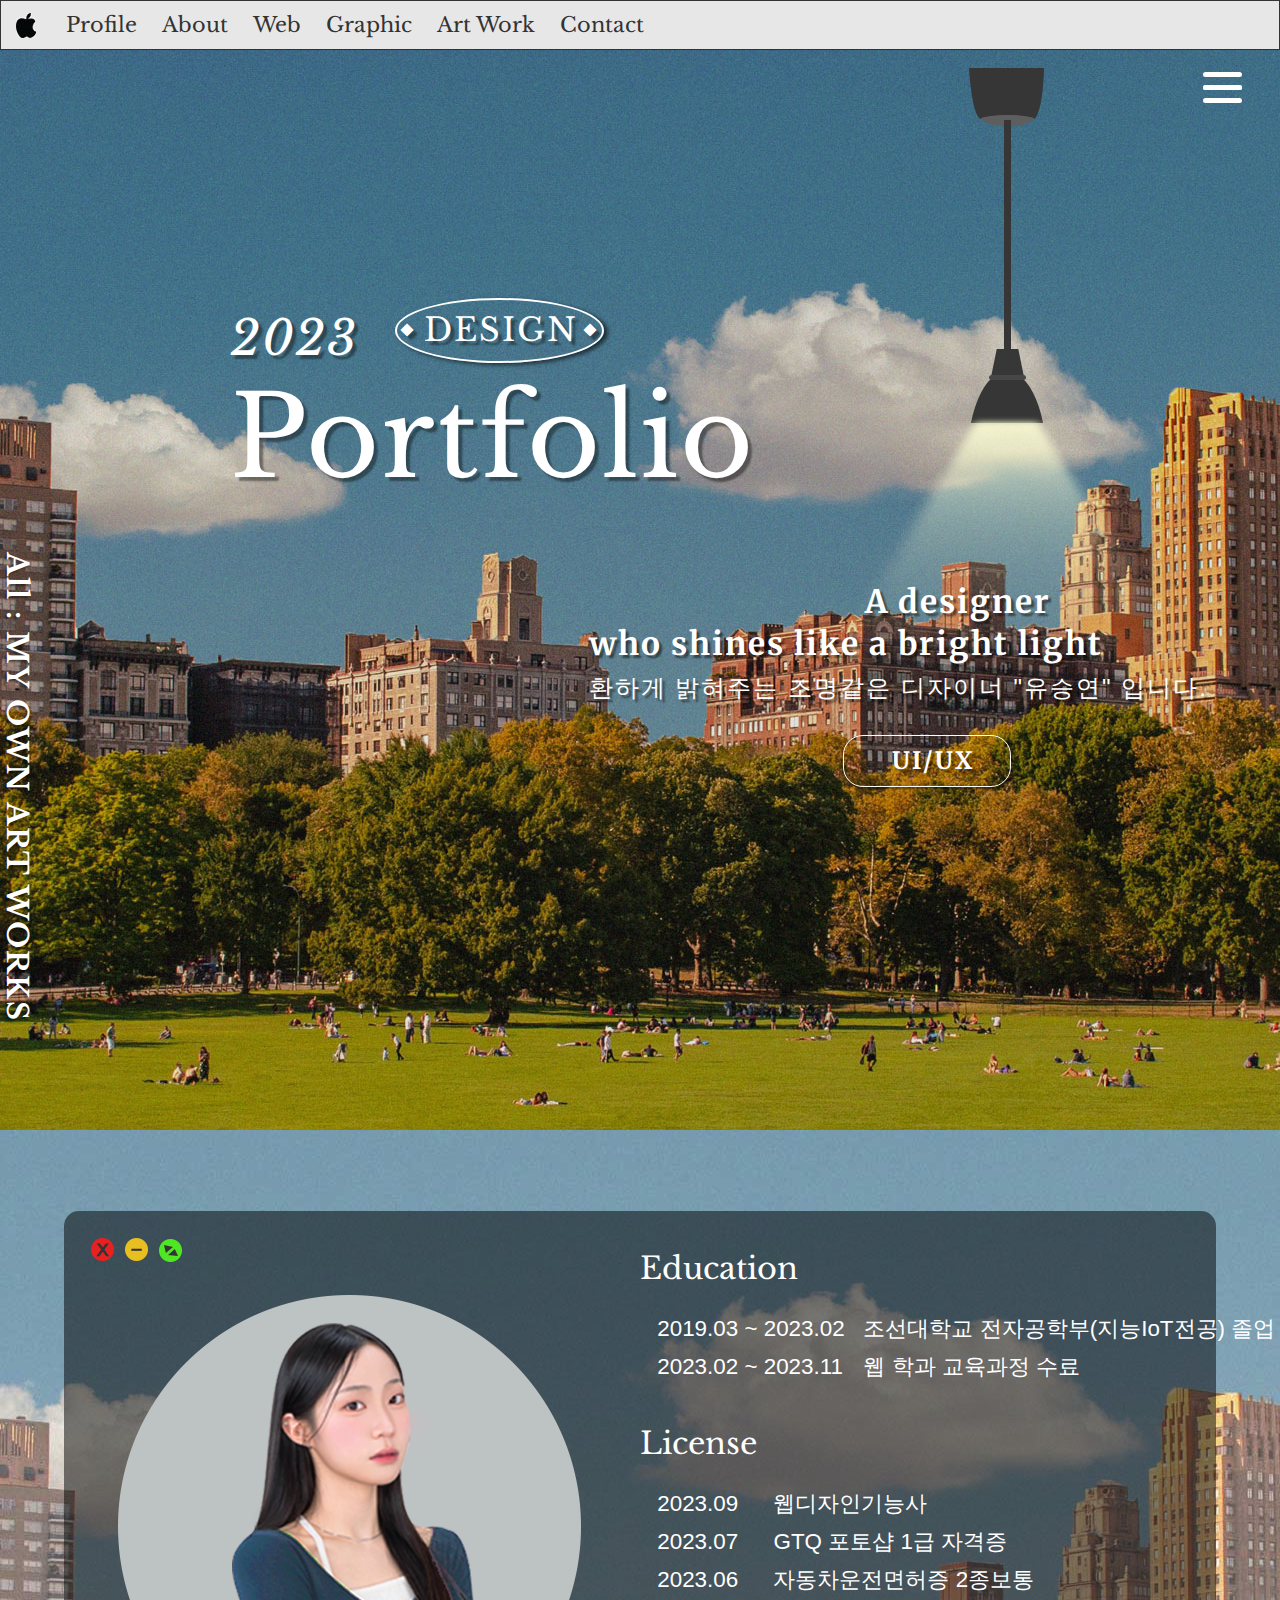
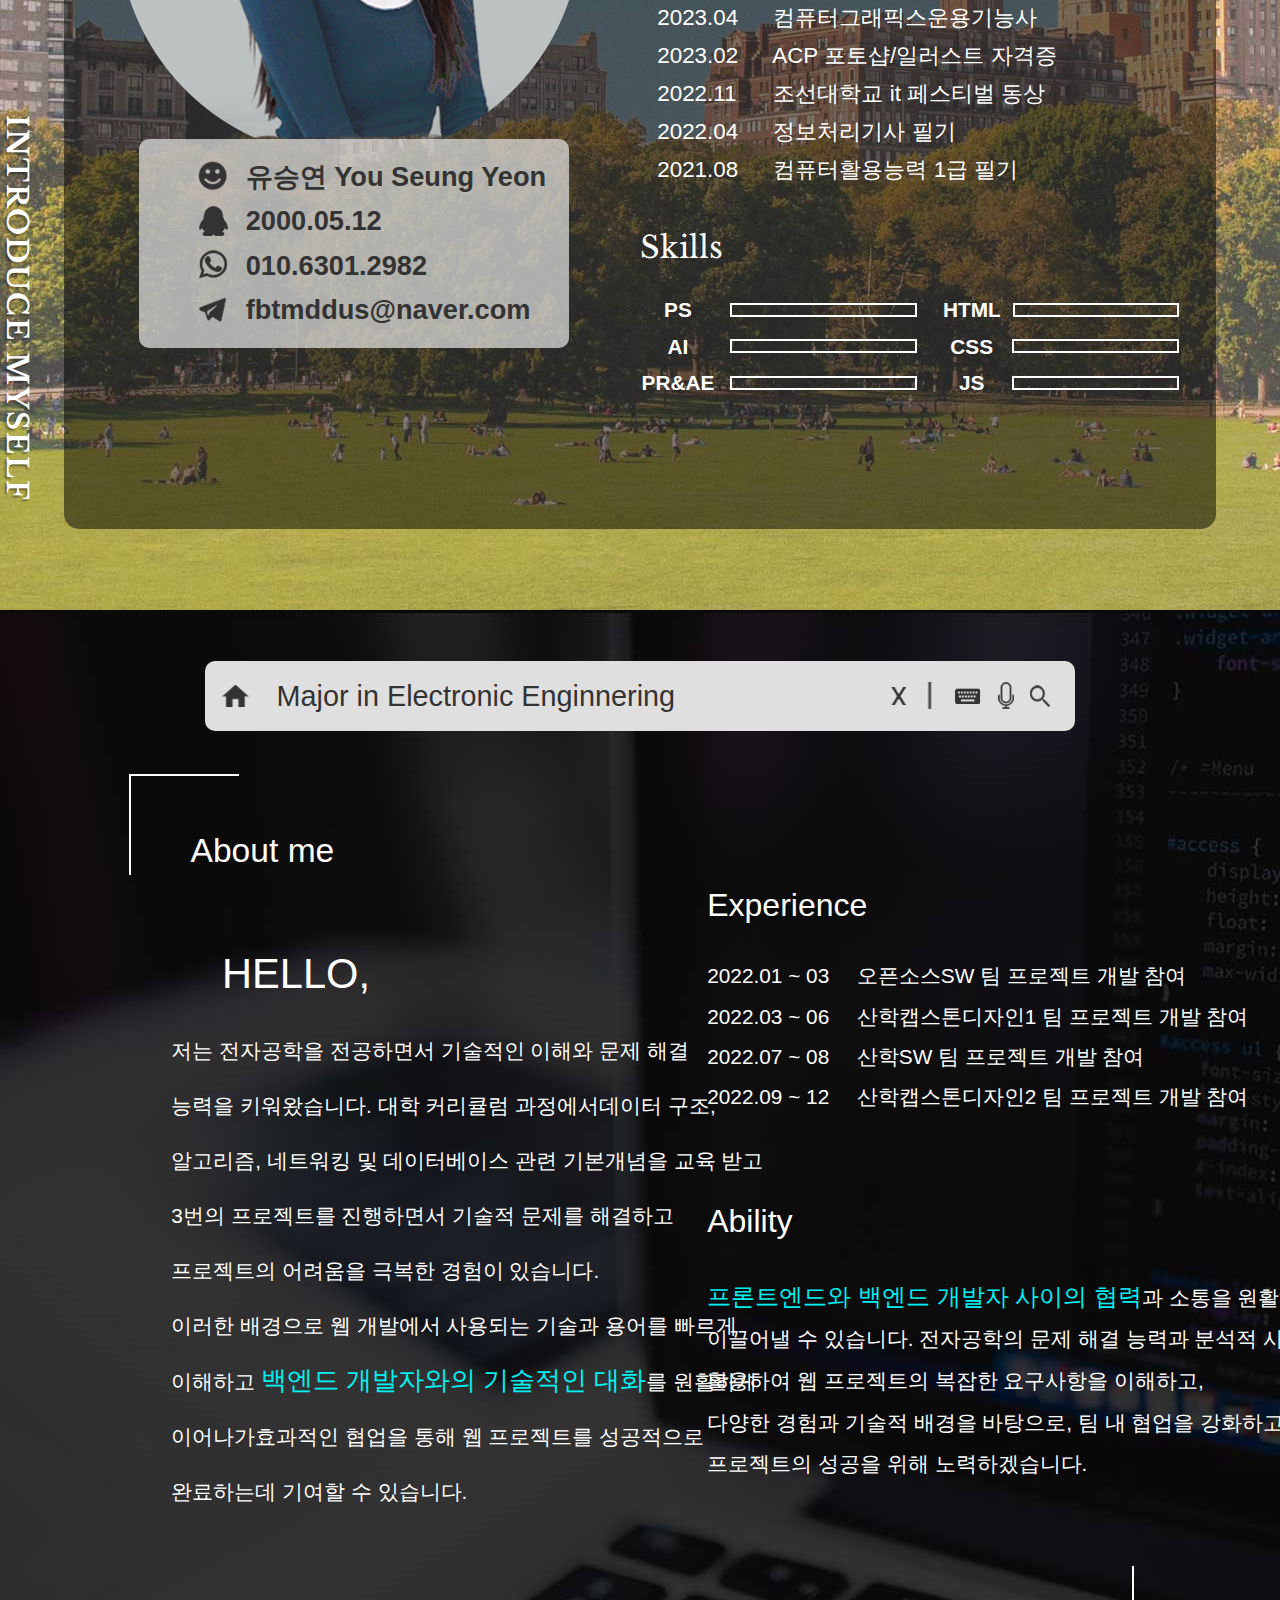
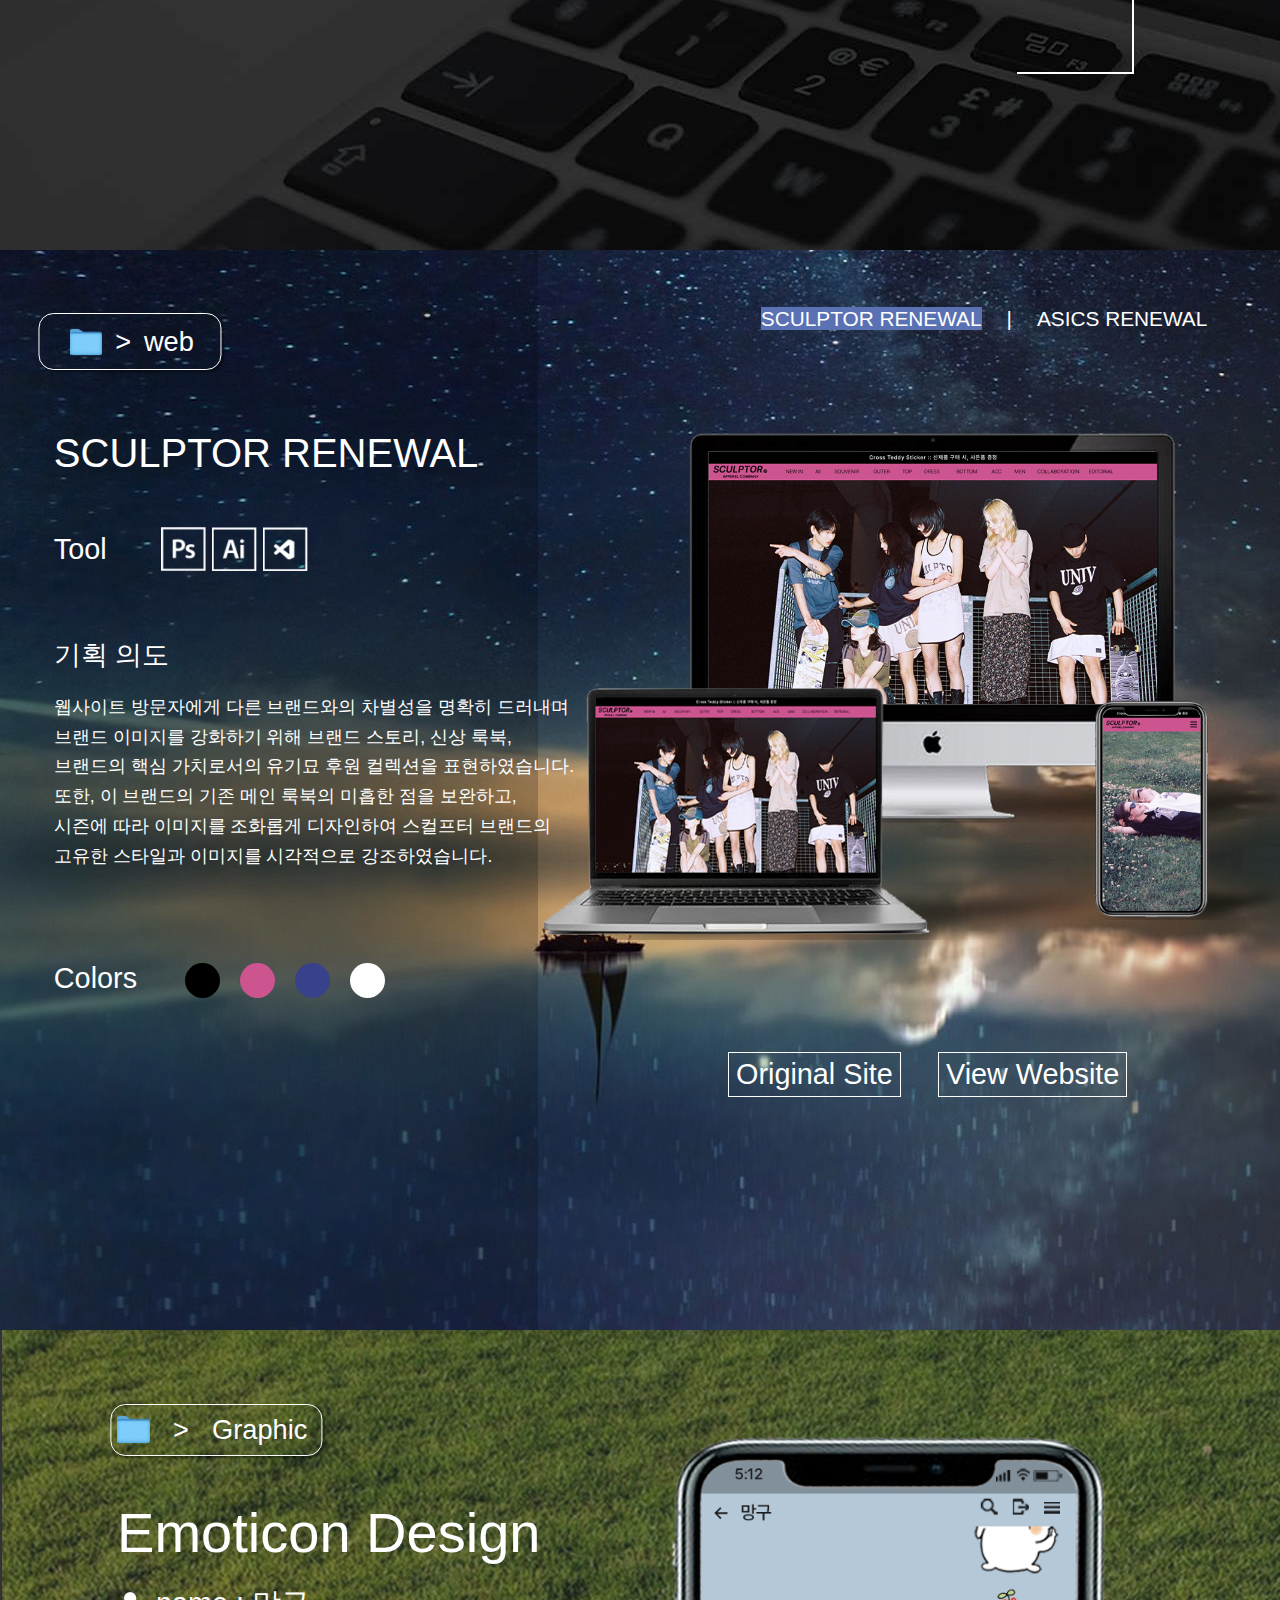
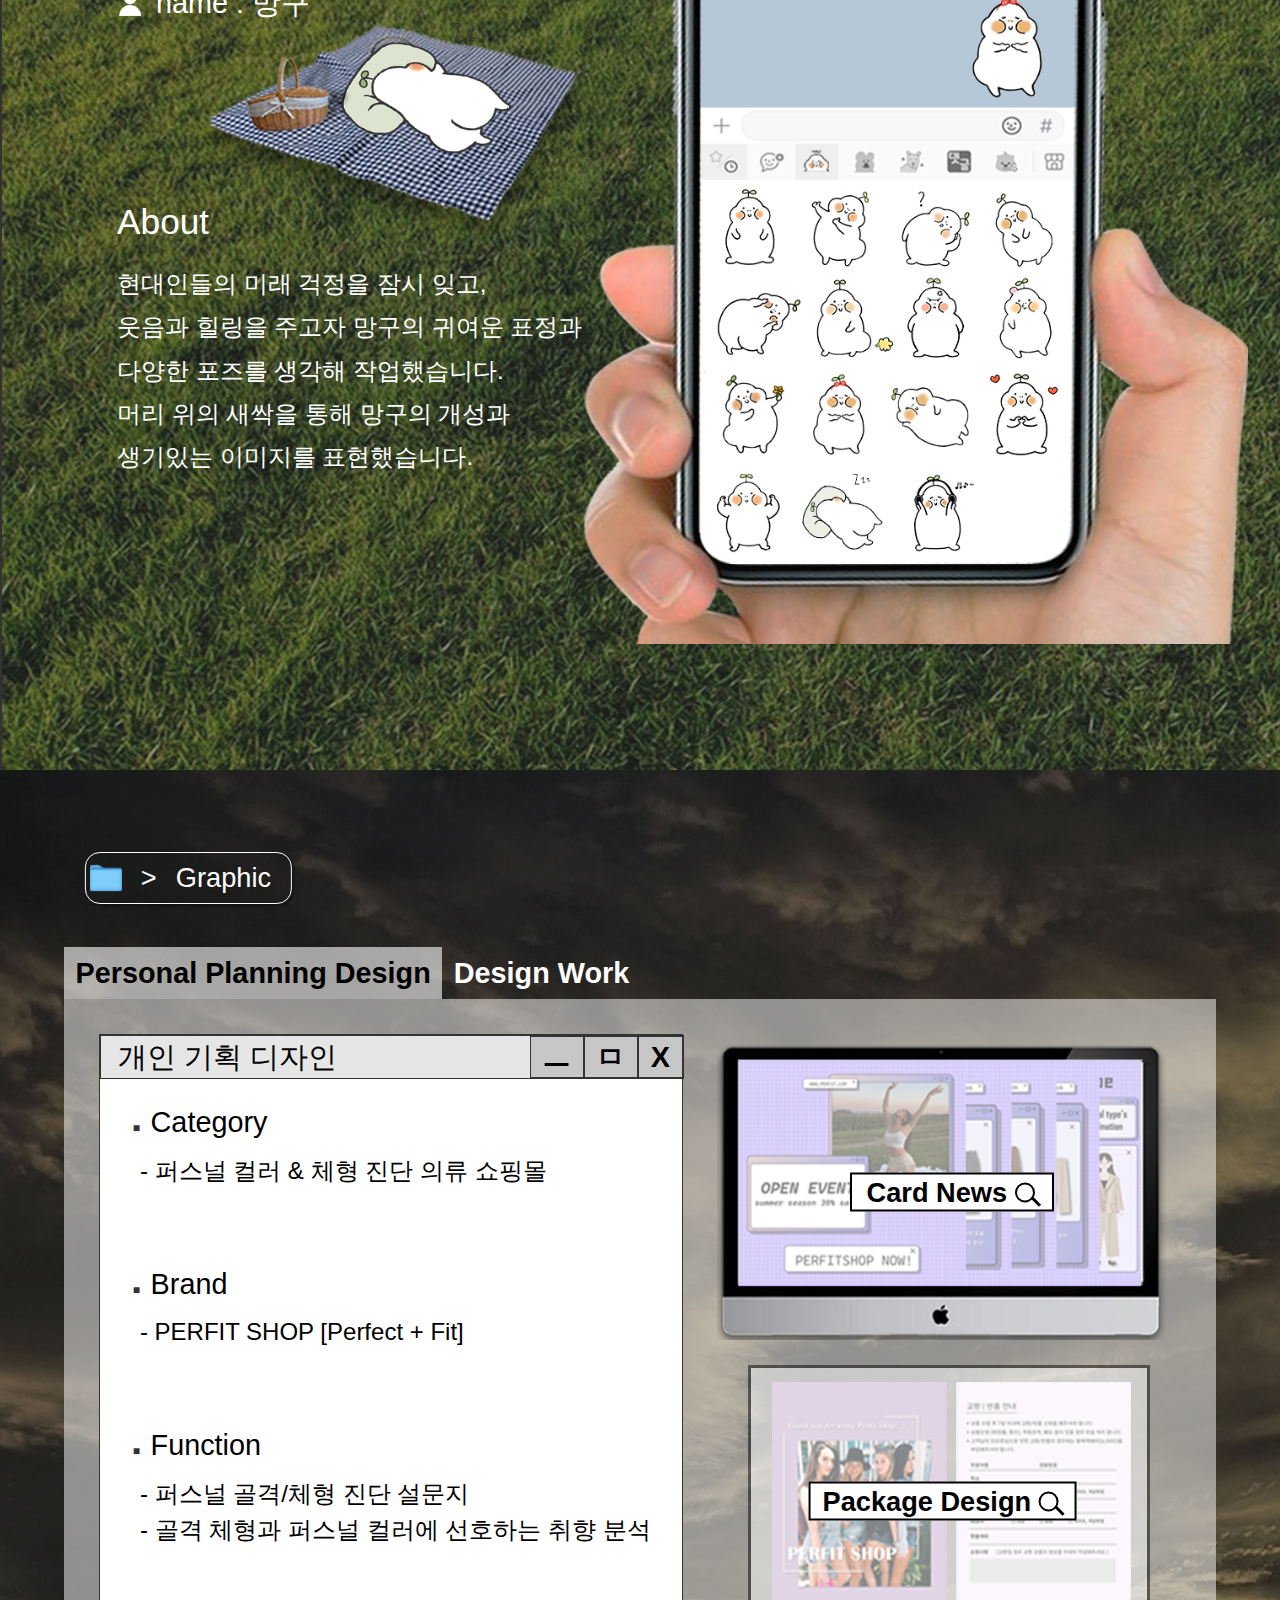
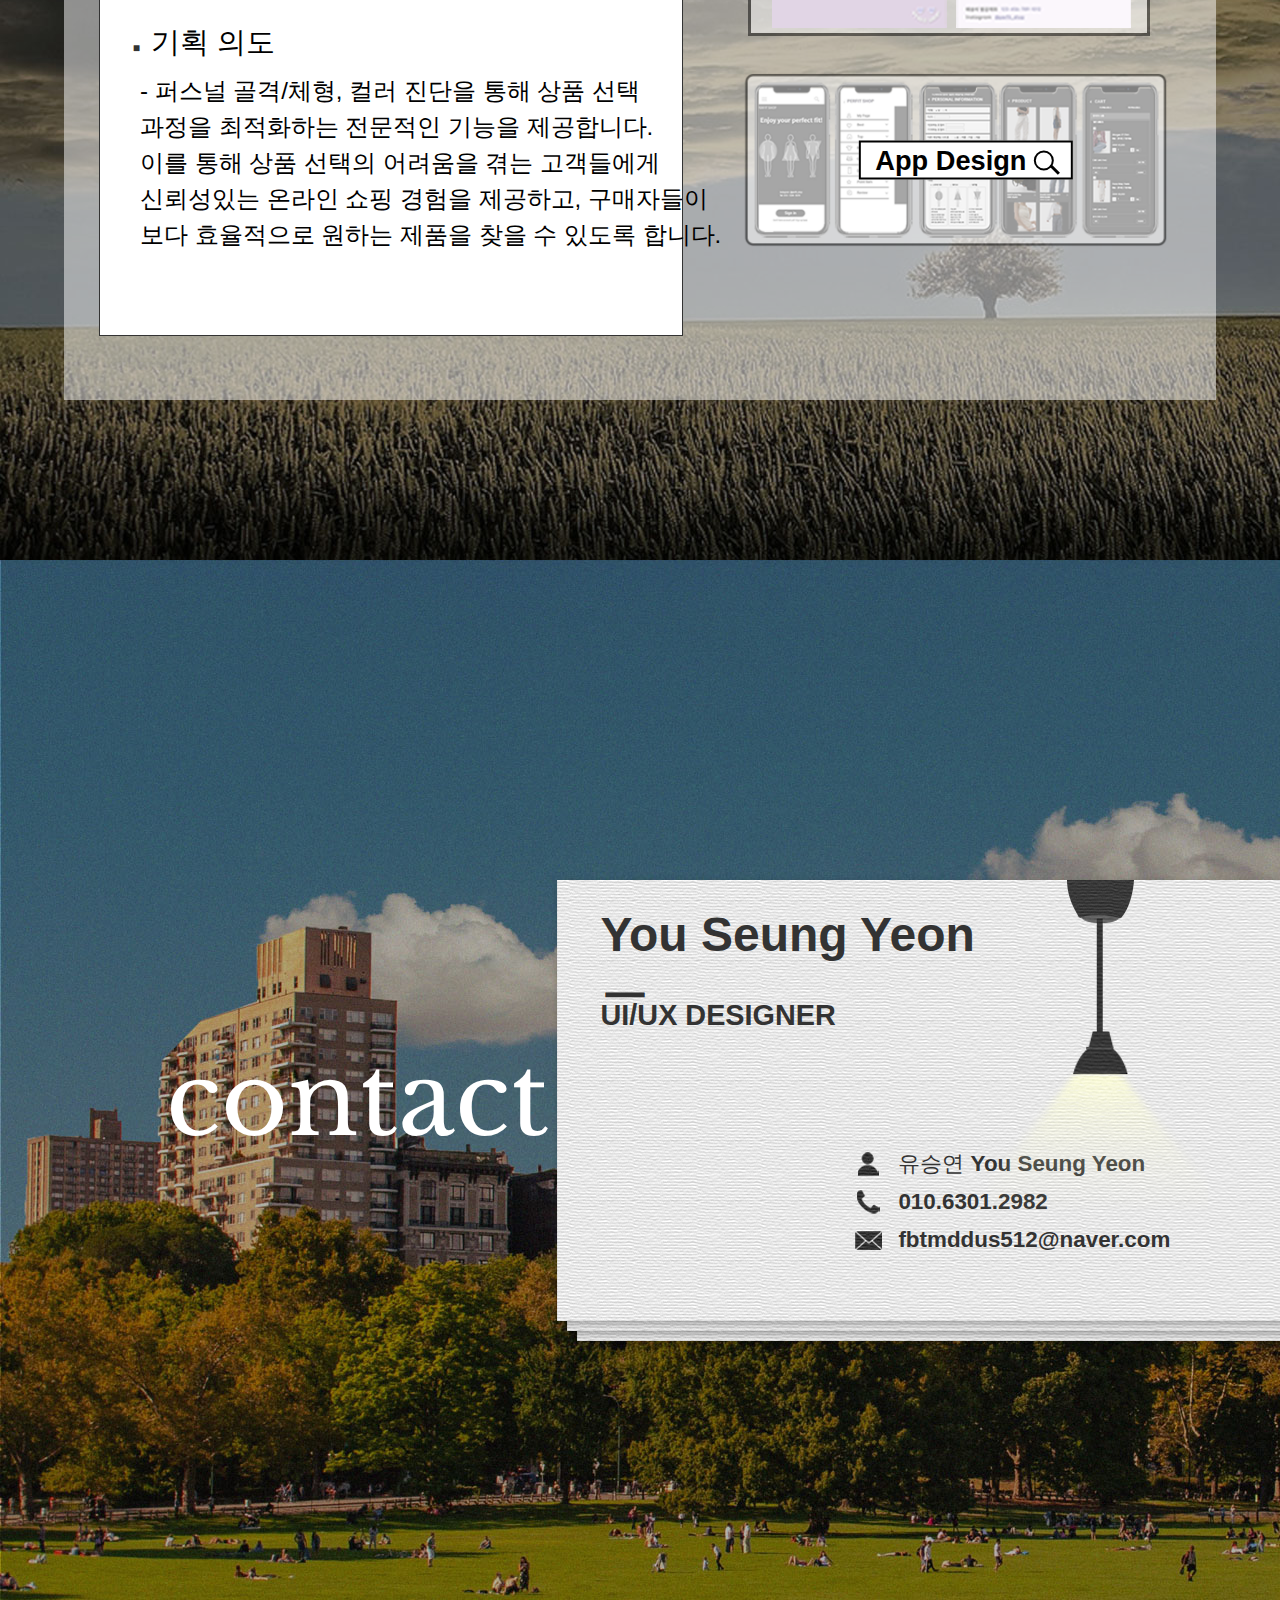
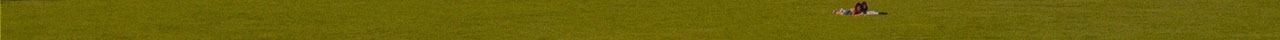
==== index.html @ a3d4f2ad "initial commit" ====
<!DOCTYPE html>
    <html lang="ko">
    <head>
        <meta charset="UTF-8">
        <meta http-equiv="X-UA-Compatible" content="IE=edge">
        <meta name="viewport" content="width=device-width, initial-scale=1.0">
        <title>유승연 포트폴리오</title>
        <link rel="stylesheet" href="css/reset.css">
        <link rel="preconnect" href="https://fonts.googleapis.com">
        <link rel="preconnect" href="https://fonts.gstatic.com" crossorigin>
        <link href="https://fonts.googleapis.com/css2?family=Crete+Round&family=Libre+Baskerville:wght@700&family=Open+Sans&family=Patua+One&family=Playfair+Display:wght@500&family=Roboto&family=Song+Myung&family=Young+Serif&display=swap" rel="stylesheet">
        <link href="https://fonts.googleapis.com/css2?family=Crete+Round&family=Open+Sans&family=Patua+One&family=Playfair+Display:wght@500&family=Roboto&family=Song+Myung&family=Young+Serif&display=swap" rel="stylesheet">
        <link rel="stylesheet" href="css/style.css">
        <script src="https://code.jquery.com/jquery-3.6.0.min.js"></script>
        <script src="script/script.js"></script>
    </head>
    <body>
        <!-- 헤더: 네비게이션 -->
        <div id="top-nav">
            <div id="logo">
                <a href="#front">
                    <img src="images/apple-logo_03.png" alt="상단 네비게이션 로고">
                </a>
            </div>
            <div id="nav">
                <ul>
                    <!-- <li><a href="#front">Home</a></li> -->
                    <li><a href="#profile">Profile</a></li>
                    <li><a href="#ability" class="nav-link">About</a></li>
                    <li><a href="#web-pf">Web</a></li>
                    <li><a href="#emoticon">Graphic</a></li>
                    <li><a href="#graphic">Art Work</a></li>
                    <li><a href="#contact">Contact</a></li>
                </ul>
            </div>
        </div>     
        <div id="utility">
            <a href="#" class="menuBtn">
                <span></span>
                <span></span>
                <span></span>
                <span></span>
            </a>
            <!-- 퀵 네비게이션 -->
            <nav id="navigation">
                <ul>
                    <li><a href="#front">Home</a></li>
                    <li><a href="#profile">Profile</a></li>
                    <li><a href="#ability">About</a></li>
                    <li><a href="#web-pf">web</a></li>
                    <li><a href="#emoticon">Graphic</a></li>
                    <li><a href="#graphic">Art Work</a></li>
                    <li><a href="#contact">Contact</a></li>
                </ul>
            </nav>
        </div>
        <!-- 메인 컨텐츠 -->
        <main id="pf-main">
            <!-- 1.메인 페이지 -->
            <section id="front">
                <!-- 좌측 세로 텍스트 -->
                <div id="vertical-txt1">
                    <p>
                        All : MY OWN ART WORKS
                    </p>
                </div>
                <div id="mv-circle">
                    <!-- 원 모양의 선 그리기 -->
                    <svg width="100%" height="100%">
                        <ellipse cx="50%" cy="50%" rx="50%" ry="45%" class="ellipse"></ellipse>
                    </svg>
                </div>
                <div id="center-txt">
                    <div id="portfolio-left">
                        <!-- 2023 포트폴리오 텍스트 -->
                        <div class="num">2023</div>
                        <div class="design">
                            DESIGN
                            <span class="design-circle"></span>
                        </div>
                        <h1>Portfolio</h1>
                    </div>
                    
                    <div id="portfolio-right">
                        <div class="light">
                            <img src="images/light.jpg" alt="조명 이미지">
                        </div>
                        <!-- <div class="light-mobile">
                            <img src="images/llight_mobile.jpg" alt="조명 이미지_모바일">
                        </div> -->
                        <div class="introduce">
                            <p>
                                A designer<br>
                                who shines like a bright light<br>
                                <span>환하게 밝혀주는 조명같은 디자이너 "유승연" 입니다.</span>
                            </p>
                        </div>
                        <div class="uiux">
                            UI/UX
                        </div>
                    </div>
                </div>
                <!-- <div id="pf-center">
                </div>     -->
            </section>
            
            <!-- 2.프로필 페이지 -->
            <section id="profile">
                <div id="vertical-txt2">
                    <p>
                        INTRODUCE MYSELF
                    </p>
                </div>
                
                <div id="profile-box">
                    <!-- 좌측 프로필 -->
                    <div id="pf-left">
                        <div class="profile-icon">
                            <a href="#"><img src="images/Red-button.png" alt="빨간 닫기 버튼"></a>
                            <a href="#"><img src="images/Yellow-button.png" alt="노랑 버튼"></a>
                            <a href="#"><img src="images/Green-button.png" alt="초록 확대 버튼"></a>
                        </div>
                        <div class="profile">
                            <!-- 프로필 이미지 -->
                            <div class="profile-img">
                                <img src="images/profile-image.png" alt="프로필 이미지">
                            </div>
                            
                            <!-- 프로필(이름,출생년도,전화번호,이메일) -->
                            <div class="profile-txt">
                                <ul>
                                    <li class="name-icon">
                                        유승연 You Seung Yeon
                                    </li>
                                    <li class="birth-icon">
                                        2000.05.12
                                    </li>
                                    <li class="num-icon">
                                        010.6301.2982
                                    <li class="mail-icon">
                                        fbtmddus@naver.com
                                    </li>
                                </ul>
                            </div>
                        </div>
                    </div>
                    <!-- 우측 프로필 내용 -->
                    <div id="pf-right">
                        <!-- Education -->
                        <div class="education">
                            <h2>Education</h2>
                            <ul>
                                <li>
                                    <span>2019.03 ~ 2023.02</span>
                                    조선대학교 전자공학부(지능IoT전공) 졸업
                                </li>
                                <li>
                                    <span>2023.02 ~ 2023.11</span>
                                    웹 학과 교육과정 수료
                                </li>
                            </ul>
                        </div>
                        <!-- License -->
                        <div class="license">
                            <h2>License</h2>
                            <ul>
                                <li>
                                    <span>2023.09</span>
                                    웹디자인기능사
                                </li>
                                <li>
                                    <span>2023.07</span>
                                    GTQ 포토샵 1급 자격증
                                </li>
                                <li>
                                    <span>2023.06</span>
                                    자동차운전면허증 2종보통
                                </li>
                                <li>
                                    <span>2023.04</span>
                                    컴퓨터그래픽스운용기능사
                                </li>
                                <li>
                                    <span>2023.02</span>
                                    ACP 포토샵/일러스트 자격증
                                </li>
                                <li>
                                    <span>2022.11</span>
                                    조선대학교 it 페스티벌 동상
                                </li>
                                <li>
                                    <span>2022.04</span>
                                    정보처리기사 필기
                                </li>
                                <li>
                                    <span>2021.08</span>
                                    컴퓨터활용능력 1급 필기
                                </li>
                            </ul>
                        </div>
                        <!-- Skills -->
                        <div class="skills">
                            <h2>Skills</h2>
                            <!-- PS, AI, AE, PR skill -->
                            <div class="skill-tool">
                                <div class="graphic-skill">
                                        <div class="design-skill">
                                            <div class="skill-name1">PS</div>
                                            <div class="skill-bar1">
                                                <div class="fill1 fill-ps"></div>
                                            </div>                                    
                                        </div>
                                        <div class="design-skill">
                                            <div class="skill-name1">AI</div>
                                            <div class="skill-bar1">
                                                <div class="fill1 fill-ai"></div>
                                            </div>                                    
                                        </div>
                                        <div class="design-skill">
                                            <div class="skill-name1">PR&AE</div>
                                            <div class="skill-bar1">
                                                <div class="fill1 fill-prae"></div>
                                            </div>                                    
                                        </div>
                                </div>
                                <!-- HTML, CSS, jQuery skill -->
                                <div class="sw-skill">
                                    <div class="coding-skill">
                                        <div class="skill-name2">HTML</div>
                                        <div class="skill-bar2">
                                            <div class="fill2 fill-html"></div>
                                        </div>                                    
                                    </div>
                                    <div class="coding-skill">
                                        <div class="skill-name2 css-skill">CSS</div>
                                        <div class="skill-bar2">
                                            <div class="fill2 fill-css"></div>
                                        </div>                                    
                                    </div>
                                    <div class="coding-skill">
                                        <div class="skill-name2 js-skill">JS</div>
                                        <div class="skill-bar2">
                                            <div class="fill2 fill-js"></div>
                                        </div>                                    
                                    </div>

                                </div>
                            </div>
                        </div>
                    </div>
                </div>
            </section>

            <!-- 3.개인 역량 페이지 -->
            <section id="ability">
                <div id="ability-wrap">
                <!-- 검색창 영역 -->
                    <div id="search-box">
                        <div class="search-left">
                            <img src="images/home_icon.png" alt="홈 아이콘">
                            <p>Major in Electronic Enginnering</p>
                        </div>
                        <div class="search-right">
                            <img src="images/close_icon.png" alt="닫기 아이콘" class="search-close">
                            <img src="images/bar_icon.png" alt="바 아이콘" class="bar">
                            <img src="images/keyboard_icon.png" alt="키보드 아이콘" class="keyboard">
                            <img src="images/mic_icon.png" alt="마이크 아이콘" class="mic">
                            <img src="images/search_icon.png" alt="검색 아이콘" class="search">
                        </div>
                    </div>
                    <div id="ability-content">
                        <span id="line1"></span>
                        <div id="ab-txt">
                            <div id="ab-left">
                                <!-- <span class="line"></span> -->
                                <div class="about">
                                    <p>About me</p>
                                </div>
                                <div class="hello">
                                    <h1>HELLO,</h1>
                                    <p>
                                        저는 전자공학을 전공하면서 기술적인 이해와 문제 해결 <br>
                                        능력을 키워왔습니다. 대학 커리큘럼 과정에서데이터 구조, <br>
                                        알고리즘, 네트워킹 및 데이터베이스 관련 기본개념을 교육 받고 <br>
                                        3번의 프로젝트를 진행하면서 기술적 문제를 해결하고 <br>
                                        프로젝트의 어려움을 극복한 경험이 있습니다. <br>
                                        이러한 배경으로 웹 개발에서 사용되는 기술과 용어를 빠르게 <br>
                                        이해하고 <span>백엔드 개발자와의 기술적인 대화</span>를 원활하게 <br>
                                        이어나가효과적인 협업을 통해 웹 프로젝트를 성공적으로 <br>
                                        완료하는데 기여할 수 있습니다.<br>
                                    </p>
                                </div>
                            </div>
                            <div id="ab-right">
                                <div class="experience">
                                    <div class="experience-title">
                                        <p>Experience</p>
                                    </div>
                                    <div class="exp-txt">
                                        <ul>
                                            <li>
                                                <span>2022.01 ~ 03</span>
                                                오픈소스SW 팀 프로젝트 개발 참여
                                            </li>
                                            <li>
                                                <span>2022.03 ~ 06</span>
                                                산학캡스톤디자인1 팀 프로젝트 개발 참여
                                            </li>
                                            <li>
                                                <span>2022.07 ~ 08</span>
                                                산학SW 팀 프로젝트 개발 참여
                                            </li>
                                            <li>
                                                <span>2022.09 ~ 12</span>
                                                산학캡스톤디자인2 팀 프로젝트 개발 참여
                                            </li>
                                        </ul>
                                    </div>
                                </div>
                                <div class="ability">
                                    <div class="ability-title">
                                        <p>Ability</p>
                                    </div>
                                    <div class="ability-txt">
                                        <p>
                                            <span>프론트엔드와 백엔드 개발자 사이의 협력</span>과 소통을 원활하게 <br>
                                            이끌어낼 수 있습니다. 전자공학의 문제 해결 능력과 분석적 사고를 <br>
                                            활용하여 웹 프로젝트의 복잡한 요구사항을 이해하고, <br>
                                            다양한 경험과 기술적 배경을 바탕으로, 팀 내 협업을 강화하고 <br>
                                            프로젝트의 성공을 위해 노력하겠습니다.<br>
                                        </p>
                                    </div>
                                </div>
                            </div>
                        </div>
                        <span id="line2"></span>

                    </div>
                </div>                    
            </section>

            <!-- 4.웹 포트폴리오 페이지 -->
            <section id="web-pf">
                <div id="web-plan">
                    <div id="folder-web">
                        <img src="images/small-folder_icon.png" alt="작은 폴더 아이콘">
                        <h3>></h3>
                        <h3>web</h3>
                    </div>
                    <div id="title">
                        <h1>SCULPTOR RENEWAL</h1>
                    </div>
                    <div id="tool">
                        <h3>Tool</h3>
                        <div class="tool-img">
                            <img src="images/photoshop_icon.png" alt="포토샵 아이콘">
                            <img src="images/illustrator_icon.png" alt="일러스트 아이콘">
                            <img src="images/JScode_icon.png" alt="JScode 아이콘">
                        </div>
                    </div>
                    <div id="purpose">
                        <h3>기획 의도</h3>
                        <p>
                            웹사이트 방문자에게 다른 브랜드와의 차별성을 명확히 드러내며 <br>
                            브랜드 이미지를 강화하기 위해 브랜드 스토리, 신상 룩북, <br>
                            브랜드의 핵심 가치로서의 유기묘 후원 컬렉션을 표현하였습니다. <br>
                            또한, 이 브랜드의 기존 메인 룩북의 미흡한 점을 보완하고, <br>
                            시즌에 따라 이미지를 조화롭게 디자인하여 스컬프터 브랜드의 <br>
                            고유한 스타일과 이미지를 시각적으로 강조하였습니다.
                        </p>
                    </div>
                    <div id="colors">
                        <h3>Colors</h3>
                        <div class="icon-container">
                            <span class="circle-black"></span>
                            <span class="circle-pink"></span>
                            <span class="circle-purple"></span>
                            <span class="circle-white"></span>
                        </div>
                    </div>
                </div>
                <div id="web-plan2">
                    <div id="folder-web2">
                        <img src="images/small-folder_icon.png" alt="작은 폴더 아이콘">
                        <h3>></h3>
                        <h3>web</h3>
                    </div>
                    <div id="title2">
                        <h1>ASCIS RENEWAL</h1>
                    </div>
                    <div id="tool2">
                        <h3>Tool</h3>
                        <div class="tool-img2">
                            <img src="images/photoshop_icon.png" alt="포토샵 아이콘">
                            <img src="images/illustrator_icon.png" alt="일러스트 아이콘">
                            <img src="images/JScode_icon.png" alt="JScode 아이콘">
                        </div>
                    </div>
                    <div id="purpose2">
                        <h3>기획 의도</h3>
                        <p>
                            아식스 브랜드를 보다 깊이 파헤치며, 브랜드 이미지와 상품 디자인을 <br>
                            업그레이드했습니다. 이러한 변화는 브랜드의 핵심 가치와 철학을 <br>
                            유지하면서 기존의 심플한 디자인에 민감함 요소를 추가하여 상품을 <br>
                            눈에 띄게 만들었습니다. 이로써 소비자는 더 많은 관심을 <br>
                            불러일으키고 구매욕구를 높일 것으로 예상됩니다. 브랜드의 <br>
                            정체성을 유지하면서도 더 많은 고객을 매료시키는 디자인을<br>
                            업그레이드를 하고자 디자인하였습니다. <br>
                            
                        </p>
                    </div>
                    <div id="colors2">
                        <h3>Colors</h3>
                        <div class="icon-container2">
                            <span class="circle-black2"></span>
                            <span class="circle-blue"></span>
                            <span class="circle-gray"></span>
                            <span class="circle-white2"></span>
                        </div>
                    </div>
                </div>
                <div id="web-view">
                    <div id="web-nav">
                        <ul>
                            <li class="pf web-1 active"><a>SCULPTOR RENEWAL</a></li>
                            <li class="pf web-2"><a>ASICS RENEWAL</a></li>
                            <!-- <li class="pf web-3"><a>MANGOSIX RENEWAL</a></li> -->
                        </ul>
                    </div>
                    <div id="web-img">
                        <div id="sculptor">
                            <div id="sculptor-tesktop">
                                <img src="images/sculptor-tesktop.png" alt="스컬프터 테스크톱" class="sculptor-img">
                                <div class="web-tooltip1">#반응형 #메인페이지 #서브페이지</div>
                            </div>
                            <div id="sculptor-tablet">
                                <img src="images/sculport-tablet.png" alt="스컬프터 태블릿">
                            </div>
                            <div id="sculptor-mobile">
                                <img src="images/sculptor-mobile.png" alt="스컬프터 모바일">
                            </div>
                        </div>
                        <div id="asics">
                            <div id="asics-tesktop">
                                <img src="images/asics-tesktop.png" alt="아식스 테스크톱">
                                <div class="web-tooltip2">#고정형(1920x1080) #메인페이지 #서브페이지</div>
                            </div>
                        </div>
                    </div>
                    <div class="btn1 select1">
                        <a href="https://www.sculptorpage.com/">Original Site</a>
                        <a href="sculptor/index.html">View Website</a>
                    </div>
                    <div class="btn2 select2">
                        <a href="https://www.asics.co.kr/main/index">Original Site</a>
                        <a href="ascis/index.html">View Website</a>
                    </div>
                    <div class="btn3 select3">
                        <a href="#">Original Site</a>
                        <a href="#">View Website</a>
                    </div>
                </div>
            </section>

            <!-- 5.이모티콘 페이지 -->
            <section id="emoticon">
                <div id="emoticon-page">
                    <div id="emoticon-explain">
                        <div id="mangoo-explain">
                            <div class="folder-emoticon">
                                <img src="images/small-folder_icon.png" alt="작은 폴더 아이콘">
                                <h3>></h3>
                                <h3>Graphic</h3>
                            </div>
                            <h1>Emoticon Design</h1>
                            <div class="emoticon-name">name : 망구</div>
                            <div class="emoticon-about">
                                <h3>About</h3>
                                <p>
                                    현대인들의 미래 걱정을 잠시 잊고,  <br>
                                    웃음과 힐링을 주고자 망구의 귀여운 표정과 <br>
                                    다양한 포즈를 생각해 작업했습니다.<br>
                                    머리 위의 새싹을 통해 망구의 개성과<br>
                                    생기있는 이미지를 표현했습니다.<br>
                                </p>
                            </div>
                        </div>
                        <div id="emo-phone">
                            <img src="images/magoo-phone.png" alt="망구 스마트폰">
                        </div>
                    </div>
                    <div id="emoticon-img1" class="animate">
                        <img src="images/mangoo-sleep.png" alt="망구_잠">
                    </div>
                    <div id="emoticon-img2" class="animate">
                        <img src="images/mangoo-health.png" alt="망구_힘">
                    </div>
                    <div id="emoticon-img3" class="animate">
                        <img src="images/mangoo-V.png" alt="망구_브이">
                    </div>
                    <div id="emoticon-img4" class="animate">
                        <img src="images/mangoo-right.png" alt="망구_우측">
                    </div>
                </div>
            </section>

            <!-- 6.그래픽 포트폴리오 페이지 -->
            <section id="graphic">
                <div id="folder-graphic">
                    <img src="images/small-folder_icon.png" alt="작은 폴더 아이콘">
                    <h3>></h3>
                    <h3>Graphic</h3>
                </div>
                <div id="portfolio-graphic">
                    <div id="graphic-nav">
                        <ul>
                            <li class="pf graphic-1 active"><a>Personal Planning Design</a></li>
                            <li class="pf graphic-2"><a>Design Work</a></li>
                        </ul>
                    </div>
                    <div id="graphic-view">
                        <!-- 개인 기획 디자인 영역_기획서 -->
                        <div id="graphic-personal">
                            <div class="personal-txt">
                                <div class="personal-top">
                                    <h2>개인 기획 디자인</h2>
                                    <p>ㅡ</p>
                                    <p>ㅁ</p>
                                    <p>X</p>
                                </div>
                                <div class="plan-txt">
                                    <ul>
                                        <li>
                                            <h3>Category</h3>
                                            <p>
                                                - 퍼스널 컬러 & 체형 진단 의류 쇼핑몰
                                            </p>
                                        </li>
                                        <li>
                                            <h3>Brand</h3>
                                            <p>
                                               - PERFIT SHOP [Perfect + Fit]
                                            </p>
                                        </li>
                                        <li>
                                            <h3>Function</h3>
                                            <p>
                                                - 퍼스널 골격/체형 진단 설문지 <br>
                                                - 골격 체형과 퍼스널 컬러에 선호하는 취향 분석 <br>
                                            </p>
                                        </li>
                                        <li>
                                            <h3>기획 의도</h3>
                                            <p>
                                                - 퍼스널 골격/체형, 컬러 진단을 통해 상품 선택 <br>
                                                과정을 최적화하는 전문적인 기능을 제공합니다. <br>
                                                이를 통해 상품 선택의 어려움을 겪는 고객들에게 <br>
                                                신뢰성있는 온라인 쇼핑 경험을 제공하고, 구매자들이 <br>
                                                보다 효율적으로 원하는 제품을 찾을 수 있도록 합니다.<br>
                                            </p>
                                        </li>
                                    </ul>
                                </div>
                            </div>
        
                            <!-- 개인 기획 디자인 영역_디자인 -->
                            <div id="personal-design">
                                <div class="card-news">
                                    <div class="card">
                                        <div class="card-expand">
                                            <img src="images/perfitshop/perfitshop-img.png" alt="카드뉴스">
                                            <div id="openModal">
                                                Card News
                                                <div class="zoom-icon">
                                                    <div class="magnifying-glass">
                                                        <div class="handle"></div>
                                                    </div>
                                                </div>
                                            </div>
                                        </div>
                                        <div class="modal" id="myModal">
                                            <span class="close" id="closeModal">&times;</span>
                                            <div class="slider-container">
                                                <ul class="slider">
                                                    <li><img src="images/perfitshop/card-news-1.png" alt="card-news-1" class="slide"></li>
                                                    <li><img src="images/perfitshop/card-news-2.png" alt="card-news-2" class="slide"></li>
                                                    <li><img src="images/perfitshop/card-news-3.png" alt="card-news-3" class="slide"></li>
                                                    <li><img src="images/perfitshop/card-news-4.png" alt="card-news-4" class="slide active"></li>
                                                    <li><img src="images/perfitshop/card-news-5.png" alt="card-news-5" class="slide"></li>
                                                </ul>
                                            </div>
                                            <div class="slideshow-controls">
                                                <p class="prev" id="prevSlide">&#9665;</p>
                                                <p class="next" id="nextSlide">&#9655;</p>
                                            </div>
                                        </div>
                                    </div>
                                    <div class="package">
                                        <div class="package-expand">
                                            <img src="images/perfitshop/package-design-img.png" alt="패키지 디자인">
                                            <div id="openModal2">
                                                Package Design
                                                <div class="zoom-icon">
                                                    <div class="magnifying-glass">
                                                        <div class="handle"></div>
                                                    </div>
                                                </div>
                                            </div>
                                        </div>
                                        <div class="modal2" id="myModal2">
                                            <span class="close2" id="closeModal2">&times;</span>
                                            <div class="package-container">
                                                <img src="images/perfitshop/PACKAGE.png" alt="package">
                                            </div>
                                        </div>
                                    </div>
                                </div>
                                <div class="app-design">
                                    <div class="app-expand">
                                        <img src="images/perfitshop/app-design-img.png" alt="앱 디자인">
                                        <div id="openModal3">
                                            App Design
                                            <div class="zoom-icon">
                                                <div class="magnifying-glass">
                                                    <div class="handle"></div>
                                                </div>
                                            </div>
                                        </div>
                                    </div>
                                    <div class="modal3" id="myModal3">
                                        <span class="close3" id="closeModal3">&times;</span>
                                        <div class="app-container">
                                            <img src="images/perfitshop/APP.png" alt="app-design">
                                        </div>
                                    </div>
                                </div>
                            </div>
                        </div>
                        <!-- 아트 워크 -->
                        <div id="graphic-work">
                            <div class="tamburinse">
                                <div id="openModal4">
                                    <div class="tamburinse-top">
                                        <div class="tamb-circle1"></div>
                                        <div class="tamb-circle2"></div>
                                        <div class="tamb-circle3"></div>
                                        <p>템버린즈 배너.jpg</p>
                                    </div>
                                    <img src="images/works/jennie tamburinse_banner.jpg" alt="템버린즈 배너">
                                    <div class="tooltip1">click!</div>
                                </div>
                                <div class="modal4" id="myModal4">
                                    <span class="close4" id="closeModal4">&times;</span>
                                    <div class="tamb-container">
                                        <img src="images/works/jennie tamburinse_banner.jpg" alt="tamburinse_banner">
                                    </div>
                                </div>
                            </div>
                            <div class="loopy">
                                <div id="openModal5">
                                    <div class="loopy-top">
                                        <div class="loopy-circle1"></div>
                                        <div class="loopy-circle2"></div>
                                        <div class="loopy-circle3"></div>
                                        <p>잔망루피 이모티콘 배너.jpg</p>
                                    </div>
                                    <img src="images/works/loopy_banner.jpg" alt="루피 배너">
                                    <div class="tooltip2">click!</div>
                                </div>
                                <div class="modal5" id="myModal5">
                                    <span class="close5" id="closeModal5">&times;</span>
                                    <div class="loopy-container">
                                        <img src="images/works/loopy_banner.jpg" alt="loopy_banner">
                                    </div>
                                </div>
                            </div>
                            <div class="youtube">
                                <div id="openModal6">
                                    <div class="youtube-top">
                                        <div class="youtube-circle1"></div>
                                        <div class="youtube-circle2"></div>
                                        <div class="youtube-circle3"></div>
                                        <p>유튜브 채널명 로고&썸네일.jpg</p>
                                    </div>
                                    <img src="images/works/channel art_logo.png" alt="유튜브 채널명">
                                    <img src="images/works/youtbe_thumnail.png" alt="유튜브 썸네일">
                                    <div class="tooltip3">click!</div>
                                </div>
                                <div class="modal6" id="myModal6">
                                    <span class="close6" id="closeModal6">&times;</span>
                                    <div class="youtube-container">
                                        <img src="images/works/channel art_logo.png" alt="channel-art">
                                        <img src="images/works/youtbe_thumnail.png" alt="youtbe_thumnail">
                                    </div>                                    
                                </div>
                            </div>
                            <div class="toocool">
                                <div id="openModal7">
                                    <div class="toocool-top">
                                        <div class="toocool-circle1"></div>
                                        <div class="toocool-circle2"></div>
                                        <div class="toocool-circle3"></div>
                                        <p>투쿨포스쿨 배너.jpg</p>
                                    </div>
                                    <img src="images/works/too cool for school_banner.jpg" alt="투쿨포스클 배너">
                                    <div class="tooltip4">click!</div>
                                </div>
                                <div class="modal7" id="myModal7">
                                    <span class="close7" id="closeModal7">&times;</span>
                                    <div class="toocool-container">
                                        <img src="images/works/too cool for school_banner.jpg" alt="toocool-banner">
                                    </div>
                                </div>
                            </div>
                            <div class="travel">
                                <div id="openModal8">
                                    <div class="travel-top">
                                        <div class="travel-circle1"></div>
                                        <div class="travel-circle2"></div>
                                        <div class="travel-circle3"></div>
                                        <p>여행사 메인페이지.jpg</p>
                                    </div>
                                    <img src="images/works/travel-mainpage.png" alt="여행사 메인페이지">
                                    <div class="tooltip5">click!</div>
                                </div>
                                <div class="modal8" id="myModal8">
                                    <span class="close8" id="closeModal8">&times;</span>
                                    <div class="travel-container">
                                        <img src="images/works//travel-mainpage.png" alt="travel-mainpage">
                                    </div>
                                </div>
                            </div>
                        </div>
                    </div>
                </div>
            </section>

            <!-- 7.contact 페이지 -->
            <section id="contact">
                <div id="contact-box">
                    <div class="contact-txt">
                        <h1>contact</h1>
                    </div>
                    <div class="contact-card">
                        <div class="card-top">
                            <p>
                                You Seung Yeon <br>
                                ㅡ <br>
                                <span>UI/UX DESIGNER</span> <br>
                            </p>
                            <img src="images/card-light.png" alt="명함 조명">
                        </div>
                        <div class="card-bottom">
                            <ul>
                                <li class="card-name">
                                    유승연 You Seung Yeon
                                </li>
                                <li class="card-call">
                                    010.6301.2982
                                </li>
                                <li class="card-mail">
                                    fbtmddus512@naver.com
                                </li>
                            </ul>
                        </div>
                    </div>
                </div>
            </section>
        </main>
    </body>
    </html>
---- css/style.css ----
/* @charset 'utf-8'; */
a { text-decoration: none; }

/* 헤더 영역 */
/* - 상단 고정 네비게이션 */
body { 
    margin: 0 auto; 
    font-family: 'Pretendard',sans-serif;
}
#nav, #navigation {list-style: none;}
#top-nav {
    margin: 0 auto;
    box-sizing: border-box;
    display: flex; justify-content: flex-start;
    position: fixed; top: 0; 
    width: 100%; 
    height: 50px; 
    color: #333; z-index: 999; 
    background-color: #e7e7e7; border: 1px solid #333;
    align-items: center;
}
/* 로고, 네비게이션 일렬 배치*/
#logo { 
    display: flex; 
    align-items: center;
}
#logo > a > img { width: 100%; height: auto;}
#logo > a { padding-left: 15px; padding-top: 3px;}
#nav > ul > li > a { align-items: center; color: #333;}
#nav > ul {
    list-style: none;
    display: flex; width: 100%; /* 너비를 100%로 설정하여 가로 스크롤 없애가 */
    justify-content: flex-start; /* 항목들을 고르게 분배 */
    padding-left: 5%;
}
#nav > ul > li {
    font-family: 'Libre Baskerville', serif;
    font-size: 1.3rem;
    width: auto; margin-right: 25px;
    line-height: 30px; color: #000;
}
#nav > ul > li:hover { background-color: rgba(0, 0, 0, 0.2);}
#nav > ul > li > a { 
    background-color: transparent; 
    transition: background-color 0.3s ease;
}

/* 퀵 네비게이션 */
#utility { 
    margin: 0;
    z-index: 10;
}   
.menuBtn {
    position: fixed; top: 8%; right: 3%;
    width: 3%; height: 9%;
    z-index: 12;
    cursor: pointer;
}
.menuBtn > span {
    position: absolute;
    height: 5px;
    border-radius: 4px;
    width: 100%;
    background-color: #fff; top: 0;
}
.menuBtn > span:nth-child(1) { top: 0;}
.menuBtn > span:nth-child(2), .menuBtn > span:nth-child(3) { top: 13px;}
.menuBtn > span:nth-child(4) { top: 26px;}
.menuBtn.active > span:nth-child(1),
.menuBtn.active > span:nth-child(4) { opacity: 0;}
.menuBtn.active > span:nth-child(2) {
    transform: rotate(45deg);
}
.menuBtn.active > span:nth-child(3) {
    transform: rotate(-45deg);
}
#navigation {
    position: fixed; background: rgba(0, 0, 0, 0.6);
    top: 0; right: 0; width: 20%; height: 100vh;
    opacity: 0; visibility: hidden;
    transition: 0.3s; z-index: 9;
}
#navigation > ul {
    padding: 0;
    list-style: none;
    position: absolute; top: 13%; right: 0;
}
#navigation > ul > li {
    text-align: center;
    line-height: 120px;
    width: 100%;
    height: 120px;
    color: #fff;
    cursor: pointer; 
    z-index: 10; display: inline-block;
}
#navigation > ul > li > a {
    text-decoration: none;
    color: #fff;
    font-size: 2rem;
    padding: 5px 5px 5px;
    font-family: 'Merriweather', serif;
    transition: color 0.2s ease; 
    cursor: pointer;
}
#navigation > ul > li:hover { 
    background-color:rgba(255, 255, 255, 0.5);
    color: #333; 
}
#navigation > ul > li > a { 
    background-color: transparent; 
    transition: background-color 0.3s ease;
}
#navigation.visible {
    height: 100%;
    opacity: 1;
    visibility: visible;
}

/* 1. 메인 영역 */
#pf-main { 
    box-sizing: border-box; margin: 0 auto;
    position: relative; width: 100%; height: 100%;
    overflow: hidden;
}
#front {
    color: #fff;
    margin-top: 50px;
    height: 1080px;
    background-image: url("../images/1.Background_1920x1080.jpg");
    background-repeat: no-repeat; background-position: center; background-size: cover;
    position: relative; 
}
#vertical-txt1 { 
    font-family: 'Libre Baskerville', serif;
    font-weight: bold; text-shadow: 2px 2px 2px rgba(0, 0, 0, 0.4);
    position: absolute; left: 10px; bottom: 10%;
    font-size: 1.8rem; line-height: 50%;
    letter-spacing: 2px;
    writing-mode: vertical-lr; color: #fff;
    transition: font-size 0.7s ease;
}
/* #pf-center { 
    margin-top: 40px;
} */

/* 원 애니메이션 */
#mv-circle {
    position: absolute; top: 50%; left: 50%;
    transform: translate(-50%, -50%);
    width: 90%; height: 100%;
    z-index: 1;
}
svg { transition: width 0.7s ease; z-index: 1;}
.ellipse {
    fill: transparent;
    stroke: rgba(255, 255, 255, 0.5); stroke-width: 2;
    /* stroke-dasharray: 4396; 원의 둘레 */
    /* stroke-dashoffset: 4396; */
    --rx: 50%; /*rx 값 설정*/
    --ry: 45%;  /*rx값 설정*/
    --perimeter: calc(2 * 3.1416 * var(--rx) + 2 * (var(--ry) - var(--rx)));

    /* stroke-dasharray 설정 */
    stroke-dasharray: var(--perimeter);
    stroke-dashoffset: var(--perimeter);    
}
.animate-ellipse {
    animation: drawEllipse 2s linear forwards;
}

@keyframes drawEllipse {
    0% {
        stroke-dashoffset: var(--perimeter); 
        /* 시작 시 원의 둘레 값 */
    }
    100% {
        stroke-dashoffset: 0; 
        /* 100% 시 원의 둘레 값에서 0으로 줄어듦 */
    }
}

/* 2023 design 문구 */ 
#center-txt {
    /* position: absolute; */
    width: 80%; height: 70%;
    position: absolute; top: 50%; left: 50%;
    transform: translate(-50%, -50%);
    /* padding-left: 10%; padding-top: 10%; */
    letter-spacing: 2px;
    text-shadow: 3px 3px 2px rgba(0, 0, 0, 0.5);
    display: flex; 
    z-index: 7;
    /* align-items: center;  */
    /* justify-content: center; */
}
#portfolio-left {
    width: 50%; height: 50%;
    /* font-family: 'Book-Antiqua';  */
    padding-top: 10%; padding-left: 10%;
    font-family: 'Libre Baskerville', serif;
    text-shadow: 4px 4px 2px rgba(0, 0, 0, 0.4);
    transition: font-size 0.7s ease;
}
#portfolio-left > div {display: flex; }
.num { 
    position: absolute; 
    font-size: 3rem; font-style: oblique;
    font-weight: 300; 
}
.design{ 
    font-size: 2rem;
    padding-left: 5%; 
    font-weight: 300;
    display: flex; align-items: center; justify-content: center;

    &::before {
        content: "\25C6";
        display: inline-block; font-size: 14px; 
        color: #fff; margin-right: 8px;
    }

    &::after {
        content: "\25C6";
        display: inline-block; font-size: 14px;
        color: #fff; margin-left: 5px;
    }
}
.design-circle {
    display: inline-block; width: 20%; height:8%;
    border: 2.5px solid #fff; border-radius: 50%;
    box-shadow: 4px 2px 4px rgba(0, 0, 0, 0.6);
    position: absolute; 
}
#portfolio-left h1 {
    font-size: 7rem;
    margin-top: 7%; 
}
.light { 
    margin-top: -27%; padding-left: 20%;
    width: 50%; height: 30%;
    /* transition: width 1s ease; */
    /* z-index: 10; */
}
#portfolio-right { 
    width: 50%; height: 100%;
    display: flex; flex-direction: column;
}
.introduce {padding-top: 60%; padding-right: 50px;}
.introduce > p {
    font-family: 'Merriweather', serif;
    font-weight: bold;
    font-size: 2rem; white-space: nowrap;
    text-align: right; line-height: 130%;
    transition: font-size 0.6s ease;
}
.introduce > p > span {
    font-family: 'Pretendard', sans-serif;
    font-size: 1.5rem; font-weight: 400;
    transition: font-size 0.6s ease;
    white-space: nowrap;
}
.uiux {
    display: flex; align-items: center; justify-content: center;
    /* font-family: 'Book-Antiqua'; */
    /* padding-left: 65%;  */
    transform: translateX(60%);
    padding-top: 5%;
    width: 250px;
    font-size: 1.5rem; font-weight: bold;
    font-family: 'Merriweather', serif;
}
.uiux::after {
    content: ''; display: inline-block;
    width: 100%; height: 50px; 
    border: 1px solid #fff; 
    border-radius: 20px;
    box-shadow: 2px 2px 2px rgba(0, 0, 0, 0.4);
    transform: translateX(-78%);
}


/* 2.프로필 페이지 영역 */
/* #pf-main { position: relative;} */
#profile { 
    height: 1080px; 
    background-image: url("../images/2.Background_1920x1080.jpg");
    background-repeat: no-repeat; background-position: center; background-size: cover;
    position: relative; 
}
#vertical-txt2 { 
    font-family: 'Libre Baskerville', serif;
    font-weight: bold; text-shadow: 2px 2px 2px rgba(0, 0, 0, 0.4);
    position: absolute; left: 10px; bottom: 10%;
    font-size: 1.8rem; line-height: 50%;
    letter-spacing: 2px;
    writing-mode: vertical-lr; color: #fff;
    transition: font-size 0.7s ease;
}
#profile-box { 
    width: 80%; height: 85%;
    position: absolute; left: 10%; top: 7.5%;
    background-color: rgba(0, 0, 0, 0.5);
    border-radius: 15px;
    display: flex;
    /* font-family: 'Pretendard',sans-serif; */
}
.folder-profile:hover + .profile-box {
    display: block; opacity: 1;
    top: 50%; left: 50%;
}
#pf-left {
    width: 50%; height: 100%;
    position: relative;
}
.profile-icon { 
    padding: 5%;
}
.profile-icon > a { cursor: pointer; padding-right: 5px;}
.profile {
    display: flex; 
    flex-direction: column; 
    align-items: center;
}
.profile-img {  padding-left: 10%;}
.profile-txt { 
    width: 55%; 
    margin-left: 12%;
    margin-top: -1%;
    padding: 3%;
    padding-left: 10%;
    border-radius: 10px;
    font-family: 'Pretendard', sans-serif;
    font-weight: 600;
    background-color: rgba(231, 231, 231, 0.7); color:#333;
}
.profile-txt > ul > li { 
    font-family: 'Pretendard',sans-serif;
    text-align: left;
    font-size: 1.7rem;
    display: block;
    padding: 2%;
    display: flex; align-items: center;
}
.name-icon::before {
    content: "";
    display: inline-block; width: 30px; height:30px;
    background-image: url("../images/name-icon.jpg");
    background-repeat: no-repeat; margin-right: 5%;
}
.birth-icon::before {
    content: "";
    display: inline-block; width: 30px; height: 30px;
    background-image: url("../images/birth-icon.jpg");
    background-repeat: no-repeat; margin-right: 5%;
}
.num-icon::before {
    content: "";
    display: inline-block; width: 30px; height: 30px;
    background-image: url("../images/call-icon.jpg");
    background-repeat: no-repeat; margin-right: 5%;
}
.mail-icon::before {
    content: "";
    display: inline-block; width: 30px; height: 30px;
    background-image: url("../images/email-icon.jpg");
    background-repeat: no-repeat; margin-right: 5%;
}
.profile-txt > img {padding-right: 5%;}
#pf-right{ 
    width: 50%; height: 100%;
    padding-left: 5%; 
    color: #fff;
}
#pf-right > div > h2 { font-family: 'Libre Baskerville', serif; font-size: 2.1rem;}
#pf-right > div > ul { padding-top: 5%; padding-left: 3%; font-size: 1.4rem; list-style: none; }
#pf-right div { padding-top: 0; line-height: 150%;}
.education { margin-top: 8%;}
.education > ul > li > span { display: inline-block; width: 200px;}
.education > ul > li {white-space: nowrap; line-height: 170%;}
.license { margin-top: 8%;}
.license > ul > li { white-space: nowrap; line-height: 170%;}
.license > ul > li > span { display: inline-block; width: 110px;}

/* SW SKILLS */
.skills { margin-top: 8%;}
.skill-tool {
    display: flex; 
    align-items: center;
    margin-top: 5%;
    padding-left: 3%;
}
/* .graphic-skill {display: flex;} */
.graphic-skill { display: flex; flex-direction: column;}
.design-skill {
    margin-top: 2%; font-size: 1.1rem;
    display: flex; 
    align-items: center; 
}
.skill-name1 { 
    width: 30%; 
    padding-right: 5%; 
    font-family: 'Pretendard',sans-serif;
    font-size: 1.3rem;
    font-weight: bold; text-align: center;
}
.skill-bar1 {
    width: 200px; height: 10px; border: 2px solid #fff;
    display: block; display: flex; align-items: flex-start;
    position: relative; overflow: hidden;
}
.fill1 {
    height: 100%; 
    position: absolute; top: 0; left: 0;
    animation-timing-function: ease;
    animation-fill-mode: forwards;
    background: #fff;
    transform-origin: left;
}
.fill-ps {
    width: 0; background: #fff;
}
.fill-ai {
    width: 0; background: #fff;
}
.fill-prae {
    width: 0; background: #fff;
}
.sw-skill {
    display: flex; flex-direction: column;
    padding-left: 5%;
}
.coding-skill {
    margin-top: 2%; font-size: 1.1rem;
    display: flex; padding-left: 10%;
    align-items: center; 
}
.skill-name2 { 
    width: 30%; padding-right: 5%; 
    font-family: 'Pretendard',sans-serif;
    font-size: 1.3rem;
    font-weight: bold; text-align: center;
}
.skill-bar2 {
    width: 200px; height: 10px; border: 2px solid #fff;
    display: block; display: flex; align-items: flex-start;
    position: relative; overflow: hidden;
}
.fill2 {
    height: 100%; 
    position: absolute; top: 0; left: 0;
    /* animation-duration: 4s; */
    animation-timing-function: ease;
    animation-fill-mode: forwards;
}
.fill-html {
    width: 0; background: #fff;
}
.fill-css {
    width: 0; background: #fff;
}
.fill-js {
    width: 0; background: #fff;
}



  

/* 3.개인 역량 페이지 */
#ability {
    height: 1240px; color: #fff;
    background-image: url("../images/3.Background_1920x1240.jpg");
    position: relative;
    overflow: hidden;
}
.folder-ability { position: absolute; left: 3%; top: 6%;}
.folder-ability img{ width: 80%; height: auto;}
#ability-wrap{
    /* position: absolute; top: 10%; left: 7.5%; */
    width: 85%; height: 80%;
    padding-left: 7.5%; padding-top: 4%;
}
#search-box {
    width: 80%; height: 7%; 
    margin-left: 10%;
    border-radius: 10px;
    display: flex;
    align-items: center;
    justify-content: flex-start;
    background-color: #dfdfdf; color: #333;
}
.search-left {
    width: 100%; height: 100%;
    display: flex; 
    align-items: center;
    margin-left: 2%;
}
.search-left > img{ width: 6%; height: auto;}
.search-left > p {
    padding-left: 6%;
    font-size: 1.8rem;
    font-family: 'Pretendard', sans-serif;
    white-space: nowrap;
}
.search-right {
    width: 50%; height: 100%;
    margin-left: 20%;
    display: flex; 
    align-items: center;justify-content: center;
}
.search-right > img{ 
    padding-left: 7%;
}
.search-close{ width: 7%; height: auto;}
.bar{ width: 7%; height: auto;}
.keyboard { width: 13%; height: auto;}
.mic { width: 7%; height: auto;}
.search { width: 9%; height: auto;}
#ability-content { 
    width: 100%; height: 100%;
    padding: 3%; margin-top:1%;
    position: relative;
}
#line1 { 
    width: 10%; height: 10%;
    display: inline-block; 
    border-left: 2px solid #fff;
    border-top: 2px solid #fff;
}
#ability-content > h3 { font-size: 1.3rem;}
#ab-txt { 
    font-family: 'Pretendard', sans-serif;
    /* font-size: 1.05rem; */
    position: absolute; top: 7%; left: 6%;
    width: 80%; height: 70%; 
    display: flex;
}
#ab-left { width: 100%; height: 100%; margin-top: 2%; }
#ab-right { width: 100%; height: 100%; margin-top: 8%; margin-left: 1.25%;}
.about{ 
    width: 100%; 
}
.about p{ 
    font-size: 2.1rem;
    padding-bottom: 3%; 
    padding-left: 5%;
}
.hello {
    width: 100%; height: 100%; margin-top: 2%;
    font-size: 2rem; line-height: 150%;
    position: relative;
    padding: 1.2%;
}
.hello::before {
    content: '';
    position: absolute; top: 0; left: 0;
    width: 100%; height: 0%;
    border-top: 2px solid transparent;
    border-right: 2px solid transparent; 
    transition: all 2s;
}
.hello.border-animation::before {
    border-color: #fff;
    height: 100%;
}
.hello > h1 { padding-top: 10%; padding-left: 10%; font-size: 2.6rem;}
.hello > p > span {color: #00eff2; font-size: 1.8rem;}
.hello > p { 
    /* padding-left: 8%;  */
    padding-top: 5%; 
    font-size: 1.5rem; 
    line-height: 55px;
    white-space: nowrap; 
}
.experience-title { 
    width: 100%; 
    border-bottom: 2px solid transparent; 
    position: relative; 
}
.experience-title::before {
    content: '';
    position: absolute; top: 0; left: 0;
    width: 0%; height: 100%;
    border-bottom: 2px solid transparent; 
    transition: all 1.5s;
}
.experience-title.border-animation2::before {
    border-color: #fff;
    width: 100%;
}
.experience-title > p{ 
    font-size: 2rem; 
    padding-bottom: 3%; 
    padding-left: 5%;
}
.exp-txt { 
    width: 100%; height: 60%; 
    font-size: 1.4rem; 
    line-height: 150%;
}
.exp-txt > ul { list-style: none; padding-top: 3%;}
.exp-txt > ul > li {padding-top: 2%;}
.exp-txt > ul > li > span {display: inline-block; width: 150px; padding-left: 5%; margin-right: 5%;}
.ability {margin-top: 20%;}
.ability-title {
    width: 100%;
    border-bottom: 2px solid transparent; 
    position: relative;
}
.ability-title::before {
    content: '';
    position: absolute; top: 0; left: 0;
    width: 0%; height: 100%;
    border-bottom: 2px solid transparent; 
    border-left: 2px solid transparent; 
    transition: all 1.5s;
}
.ability-title.border-animation3::before {
    border-color: #fff;
    width: 100%;
}
.ability-title > p{ 
    font-size: 2rem;
    padding-left: 5%;
    padding-bottom: 3%;
}
.ability-txt { 
    width: 100%; height: 60%; 
    font-size: 1.4rem; line-height: 200%;
    padding-left: 5%; 
}
.ability-txt > p { padding-top: 5%; white-space: nowrap;}
.ability > div > p > span { color: #00eff2; font-size: 1.7rem;}
#line2 { 
    width: 10%; height: 10%;
    display: inline-block; 
    position: absolute; top: 78%; right: 10%;
    border-right: 2px solid #fff;
    border-bottom: 2px solid #fff;
}

/* 4.웹 포트폴리오 페이지 */
#web-pf {
    position: relative;
    height: 1080px;
    background-image: url("../images/4.Background_1920x1080.jpg");
    display: flex;
    overflow: hidden;
}
#web-plan, #web-plan2 {
    width: 38%;
    color: #fff; font-family: 'Pretendard', sans-serif;
    background-color: rgba(0, 0, 0, 0.2);
}
#folder-web, #folder-web2 {
    padding-left: 10%; padding-top: 7%;
    width: 60%; height: 10%;
    display: flex; align-items: center; justify-content: center;
}
#folder-web > h3, #folder-web2 > h3 {
    padding-left: 4%;
    font-size: 1.7em;
}
#folder-web > img, #folder-web2 > img { width: 10%; height: auto; padding-left: 5%;}
#folder-web::after {
    content: ''; display: inline-block;
    width: 215px; height: 55px; 
    border: 1.5px solid #fff; 
    border-radius: 15px;
    box-shadow: 2px 2px 2px rgba(0, 0, 0, 0.4);
    transform: translateX(-85%);
}
#folder-web2::after {
    content: ''; display: inline-block;
    width: 215px; height: 55px; 
    border: 1.5px solid #fff; 
    border-radius: 15px;
    box-shadow: 2px 2px 2px rgba(0, 0, 0, 0.4);
    transform: translateX(-85%);
}
#title, #title2 { 
    padding: 7%;
    padding-left: 10%;
    font-size: 3rem;
    white-space: nowrap;
}
#tool, #tool2 {
    display: flex; 
    align-items: center;
    padding-left: 12%;
    padding-top: 3%;
}
#tool > h3, #tool2 > h3 { 
    font-size: 2rem; 
}
.tool-img > img, .tool-img2 > img {width: 30%; height: auto; padding-left: 4%;}
.tool-img, .tool-img2 {
    display: flex;
    padding-left: 10%;
}
#purpose, #purpose2 {
    padding-left: 12%; padding-top: 13%;
    white-space: nowrap;
} 
#purpose > h3, #purpose2 > h3 { font-size: 2em; padding-bottom: 5%; }
#purpose > p, #purpose2 > p { font-size: 1.3rem; line-height: 170%; }
#colors, #colors2 {
    /* width: 100px; */
    padding-left: 12%; padding-top: 15%;
    display: flex; 
    align-items: center;
    position: relative;
}
#colors > h3, #colors2 > h3{
    font-size: 2rem;
    /* padding-top: 3%; */
}
.icon-container, .icon-container2 { 
    margin-left: 10%; width: 100px; 
    height: 50px;
    position: relative;
}
.icon-container > span, .icon-container2 > span {
    width: 40px;
    height: 40px;
    display: flex;
    margin-right: 50px; /* 아이콘 사이의 간격을 조절 */
}
.circle-black, .circle-black2 { 
    position: absolute; left: 0; top: 10px;
    border-radius: 50%;
    background-color: #000; 
}
.circle-pink { 
    position: absolute; 
    left: 60px; top: 10px;
    border-radius: 50%;
    background-color: #cc5590;; 
}
.circle-blue { 
    position: absolute; 
    left: 60px; top: 10px;
    border-radius: 50%;
    background-color: #0d3272;; 
}
.circle-purple { 
    position: absolute; 
    left: 120px; top: 10px;
    border-radius: 50%;
    background-color: #37428a; 
}
.circle-gray { 
    position: absolute; 
    left: 120px; top: 10px;
    border-radius: 50%;
    background-color: #b8bfb5; 
}
.circle-white, .circle-white2 { 
    position: absolute; 
    left: 180px; top: 10px;
    border-radius: 50%;
    background-color: #fff; 
}
#web-view {
    width: 62%; height: 100%; 
    color: #fff;
    overflow-x: hidden;
}
#web-nav {
    padding-top: 5%; 
    padding-left: 30%;
}
#web-nav > ul {
    list-style: none;
    font-size: 1.6rem; 
    display: flex; align-items: center;
    white-space: nowrap;
}
#web-nav > ul > li > a {
    cursor: pointer;
    text-decoration: none; color: #fff;
}
#web-nav > li {
    display: inline; 
    font-family: 'Pretendard', sans-serif;
    font-weight: 450;
}
#web-nav li::after {
    content: "|";
    margin: 25px;
    color: #fff;
}
#web-view .active a {
    background-color: #5a72b3;
} 
#web-nav > ul > li > a:active {
    background-color: #5a72b3;
}
#web-nav li:last-child::after{ content: "";}
#web-img {
    width: 100%; 
    height: 60%; 
    position: relative;
}
#sculptor {
    position: absolute; 
    top: 0; left: 0;
    width: 100%; 
    height: 100%;
}
#sculptor-tablet { 
    position: absolute; top: 60%;
    z-index: 5;
}
#sculptor-tesktop { 
    position: absolute; left: 20%; top: 10%;
    z-index: 4; 
}
#sculptor-tesktop > img { position: relative; width: 100%; height: auto;}
.web-tooltip1 {
    visibility: hidden; width: 50%;
    background-color: rgba(0, 0, 0, 0.8); color: #fff;
    text-align: center;
    font-size: 1.4em; font-family: 'Pretendard',sans-serif;
    border-radius: 5px; padding: 5px;
    position: absolute; top: 45%; left: 35%;
    z-index: 3; opacity: 0;
    transform: translate(-35%,-45%);
    transition: opacity 0.3s;
}
#sculptor:hover .web-tooltip1 {
    visibility: visible;
    opacity: 1;
}
#sculptor-mobile {
    position: absolute; top: 60%; left: 75%; 
    z-index: 5;
}
#sculptor-tablet > img { width: 90%; height: auto;}
#sculptor-mobile > img { width: 100%; height: auto;}
#asics {
    position: absolute; 
    top: 0; left: 0;
    width: 100%;
    height: 100%;
}
#asics-tesktop {
    position: absolute;
    left: 18%;
    top: 10%;
}
.web-tooltip2 {
    visibility: hidden; 
    width: 40%;
    background-color: rgba(0, 0, 0, 0.8); 
    color: #fff;
    text-align: center;
    font-size: 1.4em; 
    font-family: 'Pretendard',sans-serif;
    border-radius: 5px; 
    padding: 5px;
    position: absolute; top: 45%; left: 35%;
    z-index: 3; opacity: 0;
    transform: translate(-35%,-45%);
    transition: opacity 0.3s;
}
#asics:hover .web-tooltip2 {
    visibility: visible;
    opacity: 1;
}
.btn1 {
    margin-top: 10%;
    display: flex; align-items: center;
    justify-content: center;
}
.btn1 a {
    text-decoration: none; 
    color: #fff; font-size: 1.8em;
    margin-left: 5%;
    cursor: pointer;
    padding: 7px 7px 7px;
    border: 1px solid #fff; text-align: center;
}
.select1 a:hover {background-color: #fff; color: #000;}
.btn2 {
    margin-top: 10%;
    display: flex; align-items: center;
    justify-content: center;
}
.btn2 a {
    text-decoration: none; 
    color: #fff; font-size: 1.8rem;
    margin-left: 5%;
    cursor: pointer;
    padding: 7px 7px 7px;
    border: 1px solid #fff; text-align: center;
}
.select2 a:hover {background-color: #fff; color: #000;}

/* 5.이모티콘 페이지 영역 */
#emoticon {
    height: 1040px;
    background-image: url("../images/5.Background_1920x1080.jpg");
    position: relative;
    overflow-y: hidden;
}
::-webkit-scrollbar { display: none;}

#emoticon-img1 {
    width: 35%;
    position: absolute; top: 27%; left: 15%;
    z-index: 3; 
}
#emoticon-img1 > img{ width: 90%; height: auto;}
#emoticon-img2 {
    width: 17%;
    position: absolute; left: 30%; bottom: -50%;/* 초기 위치: 페이지 하단 */
    z-index: 10;
    transition: all 2.5s ease-out;
}
#emoticon-img2 > img {width: 100%; height: auto;}
#emoticon-img2.emo-animation { position: absolute; bottom: 0;}
#emoticon-img3 {
    width: 20%;
    position: absolute; left: 48%; bottom: -50%; z-index: 10;
    transition: all 2.5s ease-out;
    z-index: 8;
}
#emoticon-img3 > img {
    width: 100%; height: auto;
}
#emoticon-img3.emo-animation { position: absolute;bottom: 0;}
#emoticon {position: relative;}
#emoticon-img4 {
    position: absolute; top: 25%; right: -50%; z-index: 5;
    transition: all 2.5s ease-out;
    width: 20%;
}
#emoticon-img4 > img {width: 100%; height: auto;}
#emoticon-img4.emo-animation { position: absolute; right: 0;}
#emoticon-page {
    width: 95%; height: 100%;
    color: #fff;
    font-family: 'Pretendard', sans-serif;
    padding-left: 2.5%;
    overflow-y: hidden;
}
#emoticon-explain {
    width: 100%; height: 100%; 
    display: flex;   
}
.folder-emoticon {
    padding-top: 5%;
    width: 100%; height: 10%;
    display: flex; align-items: center;
}
.folder-emoticon > h3 {
    padding-left: 5%;
    font-size: 1.7rem;
}
.folder-emoticon > img { width: 7%; height: auto;}
.folder-emoticon::after {
    content: ''; display: inline-block;
    width: 42%; height: 50px; 
    border: 1.5px solid #fff; 
    border-radius: 15px;
    box-shadow: 2px 2px 2px rgba(0, 0, 0, 0.4);
    transform: translateX(-93%);
}
#mangoo-explain {
    padding-left: 7%;
    width: 40%; height: 100%;
    padding-top: 2%;
}

#emoticon-explain h1 {
    z-index: 10;
    font-size: 3.5rem;
    font-weight: 500;
    font-family: 'Pretendard', sans-serif;
    white-space: nowrap; 
    padding-top: 5%;
}
.emoticon-name { 
    font-size: 1.8rem;
    padding-top: 6%;
    display: flex; align-items: center;
}
.emoticon-name::before {
    content: "";
    display: inline-block; width: 25px; height: 25px;
    background-image: url("../images/person-icon.png");
    background-repeat: no-repeat; margin-right: 3%;
}
.emoticon-about {
    padding-top: 40%;
}
.emoticon-about > h3 {
    font-size: 2.2rem; white-space: nowrap; 
}
.emoticon-about > p { padding-top: 5%; line-height: 180%; font-size: 1.5rem; white-space: nowrap;}
#emo-phone {
    z-index: 5;
    width: 60%; 
    height: 100%;
    margin-top: 6%;
    margin-left: 10%;
}

/* 6.그래픽 페이지 영역 */
/* #graphic { display: none;} */
#graphic {
    height: 1390px;
    background-image: url("../images/6.Background_1920x1390.jpg");
    font-family: 'Pretendard',sans-serif;
    position: relative;
    overflow: hidden;
}
#folder-graphic {
    padding-left: 7%; padding-top: 3%;
    width: 50%; height: 10%;
    display: flex; align-items: center;
    color: #fff;
}
#folder-graphic > h3 {
    padding-left: 3%;
    font-size: 1.7em;
}
#folder-graphic img { width: 5%; height: auto;}
#folder-graphic::after {
    content: ''; display: inline-block;
    width: 28%; 
    height: 50px; 
    border: 1.5px solid #fff; 
    border-radius: 15px;
    box-shadow: 2px 2px 2px rgba(0, 0, 0, 0.4);
    transform: translateX(-90%);
}
#graphic {position: relative;}
#portfolio-graphic {
    width: 90%; height: 80%;
    padding-left: 5%;
    position: relative;
}
#graphic-nav > ul {
    padding: 0;  margin:0; color: #fff;
    list-style: none; font-size: 1.8rem;
    font-weight: 600; 
    display: flex; align-items: center; 
}
#graphic-nav > ul > li {
    padding: 1%;
    text-align: center;
    cursor: pointer;
}
#portfolio-graphic .active a { color: #000;}
#portfolio-graphic .active   {
    background-color: rgba(255, 255, 255, 0.6);
    color: #000;
}
#graphic-nav > ul > li:active {
    background-color: rgba(255, 255, 255, 0.6);
    color: #000;
}
#graphic-nav > ul > li:active { color: #000;}
#graphic-view {
    width: 100%; height: 90%; padding-top: 0;
    background-color: rgba(255, 255, 255, 0.5);
}
#graphic-personal {
    /* display: none; */
    display: flex;
    width: 100%; height: 100%;
}
/*      - 개인 기획 디자인 */
.personal-txt {
    margin: 3%;
    width: 40%; height: 90%;
    background-color: #fff;
    border: 1.5px solid #333;
    white-space: nowrap;
}
.personal-top {
    width: 100%; 
    /* height: 6%; */
    display: flex; align-items: center;
    justify-content: end;
    background-color: #e6e6e6;
    border: 1.2px solid #333;
    position: relative;
}
.personal-top h2 { 
    font-size: 1.8rem; 
    position: absolute; left: 3%;
}
.personal-top p{
    padding-left: 2%; padding-right: 2%; 
    padding-top: 1%; padding-bottom: 1%;
    text-align: center;
    border: 1.5px solid #333; 
    background-color: #c7c7c7;
    font-size: 1.8rem; font-weight: bold;
}
.plan-txt { 
    padding-top: 5%;
    /* width: 100%; height: 60%; */
    z-index: 10; margin-right: 1%;
    font-family: 'Pretendard', sans-serif;
}
.plan-txt > ul > li::marker {
    content: "\25A0"; /* 네모상자 문자 사용 */
    color: #333; /* 네모상자 색상 설정 */
    margin-right: 20px; /* 네모상자와 텍스트 사이 간격 설정 */
    margin-bottom: 20px;
    font-size: 12px;
}
.plan-txt > ul > li > h3 {padding-left: 2%;font-size: 1.8em;}
.plan-txt > ul { padding-left: 7%; }
.plan-txt > ul > li { padding-bottom: 15%;}
.plan-txt > ul > li > p {font-size: 1.5rem; line-height: 150%; padding-top: 3%;}

#personal-design {
    width: 60%; 
    padding-top: 0;
    font-family: 'Pretendard',sans-serif;
}

.package-modal {
    cursor: pointer;
    display: flex; align-items: center; 
    background-color: #fff; color: #000; 
    border: 2px solid #000; z-index: 15;
    font-size: 1.3em; font-weight: 600;
    padding-left: 3%; padding-right: 2%;
}
/* 돋보기(확대) 아이콘 */
.zoom-icon {
    position: relative; width: 35px; height: 35px;
    border-radius: 50%; cursor: pointer;
}
.magnifying-glass {
    position: absolute; top: 50%; left: 50%;
    width: 16px; height: 16px; transform: translate(-50%, -50%);
    border: 2.5px solid #000; border-radius: 50%; position: relative;
}
.handle {
    position: absolute; top: 90%; left: 87%;
    width: 12px; height: 3px; background-color: #000;
    transform: translate(-10%, 50%) rotate(45deg);
}
.magnifying-glass::before {
    content: ''; display: block;
    width: 6px; height: 6px;
    position: absolute; top: 50%; left: 50%;
    transform: translate(-50%, -50%);
}
.card-news {
    padding-top: 10%; display: flex; align-items: center;
} 
.card {
    position: relative;
}
.card-expand {position: relative;}
.card img{ display: block; width: 90%; height: auto;}
#openModal {
    cursor: pointer;
    position: absolute; top: 50%; left: 45%;
    transform: translate(-45%,-50%);   
    display: flex; align-items: center;  
    background-color: #fff; color: #000; 
    border: 2px solid #000; z-index: 15;
    font-size: 1.7rem; font-weight: 600;
    padding-left: 3%; padding-right: 2%; 
    z-index: 5;
}
.card a {
    position: absolute; top: 50%; left:45%;
    transform: translate(-50%, -50%);
} 
#graphic {position: relative;}
.modal {
    display: none;
    position: fixed; top: 0; left: 0;
    width: 100%; height: 100%;
    z-index:999;
    background-color: rgba(0, 0, 0, 0.9);
}
.slider-container {
    position: relative;
    position: absolute; top: 55%; left: 50%;
    width: 44%; height: 90%;
    transform: translate(-50%,-50%);
    overflow: hidden;
}
.slider img {
    display: block;
    width: 100%;
}
.slider { 
    position: absolute; top:0; left:0;
}

.close {
    position: absolute; top: 5%; right: 10%;
    font-size: 5em; cursor: pointer; color: #fff;
}
.close:hover {color: #b8b8b8a5;}

.slideshow-controls {
    width: 100%;
    position: absolute; top: 35%;
    transform: translateY(-35%);
    font-size: 4em; cursor: pointer;
    color: #fff; text-align: center;    
}
.slideshow-controls .prev { 
    position: absolute; left: 5%;
}
.slideshow-controls .next { 
    position: absolute; right: 5%;
}
.slideshow-controls .prev:hover, .next:hover {
    color: #b8b8b8a5;
}

.package {
    position: relative;
} 
.package a {
    position: absolute; top: 50%; left: 50%;
    width: 60%; text-decoration: none;
    transform: translate(-50%, -45%);
} 
.modal2 {
    display: none;
    position: fixed; top: 0; left: 0;
    width: 100%; height: 100%;
    z-index:999;
    background-color: rgba(0, 0, 0, 0.9);
}
.package-container {
    position: relative;
    position: absolute; top: 35%; left: 55%;
    width: 70%; height: 50%;
    transform: translate(-50%,-35%);
}
.close2 {
    position: absolute; top: 5%; right: 10%;
    font-size: 5em; cursor: pointer; color: #fff;
}
.close2:hover {color: #b8b8b8a5;}
.package-expand {position: relative;}
.package img{ display: block; width: 90%; height: auto;}
#openModal2 {
    cursor: pointer;
    position: absolute; top: 50%; left: 45%;
    transform: translate(-45%,-50%); 
    display: flex; align-items: center; 
    background-color: #fff; color: #000; 
    border: 2px solid #000; z-index: 15;
    font-size: 1.7rem; font-weight: 600;
    padding-left: 3%; padding-right: 2%;
    white-space: nowrap;
    z-index: 5;
}
.app-design {
    padding-top: 7%;
    padding-left: 5%;
    position: relative;
} 
.app-expand { position: relative;}
.app-design img{ display: block; width: 90%; height: auto;}
#openModal3 {
    cursor: pointer;
    position: absolute; top: 50%; left: 45%;
    transform: translate(-45%,-50%); 
    display: flex; align-items: center; 
    background-color: #fff; color: #000; 
    border: 2px solid #000; z-index: 15;
    font-size: 1.7rem; font-weight: 600;
    padding-left: 3%; padding-right: 2%;
    z-index: 5;
}
.modal3 {
    display: none;
    position: fixed; top: 0; left: 0;
    width: 100%; height: 100%;
    z-index:999;
    background-color: rgba(0, 0, 0, 0.9);
}
.app-container {
    position: relative;
    position: absolute; top: 45%; left: 55%;
    width: 80%; height: 50%;
    transform: translate(-50%,-50%);
}
.close3 {
    position: absolute; top: 5%; right: 8%;
    font-size: 5em; cursor: pointer; color: #fff;
}
.close3:hover {color: #b8b8b8a5;}
.app-design a {
    position: absolute; top: 60%; left: 45%;
    transform: translate(-50%, -50%);
} 


/*      - 아트 워크 */
.graphic-view {position: relative;}
#graphic-work {
    position: absolute;
    width: 100%; height: 100%;
    position: relative;
}
#graphic-work p{ color: #000; font-size: 1.3rem;}
.gray { color: #b8b8b8;}
.tamburinse { 
    position: absolute; top: 7%; left: 3%;
    width: 550px; height: 450px; background-color: #000;
    transition: width 0.7s ease;
}
.tamburinse-top {
    width: 550px; height: 40px; background-color: #d9d9d9;
    display: flex; align-items: center;
    position: relative;
    transition: width 0.7s ease;
}

.tamb-circle1 {
    position: absolute; top: 7px; left: 5px;
    width: 20px; height: 20px; border-radius: 50%; background-color: #b8b8b8;
}
.tamb-circle2 {
    position: absolute; top: 7px; left: 30px;
    width: 20px; height: 20px; border-radius: 50%; background-color: #b8b8b8;
}
.tamb-circle3 {
    position: absolute; top: 7px; left: 55px;
    width: 20px; height: 20px; border-radius: 50%; background-color: #b8b8b8;
}

.tamburinse-top p { width: 200px; float: left; line-height: 40px; margin-left: 220px; }
.tamburinse img {
    width: 100%; height: auto;
    padding-top: 16%;
}
.modal4 {
    display: none;
    position: fixed; top: 0; left: 0;
    width: 100%; height: 100%;
    z-index:999;
    background-color: rgba(0, 0, 0, 0.9);
}
#openModal4 {cursor: pointer;}
.tamb-container {
    position: relative;
    width: 50%; 
    position: absolute; top: 40%; left: 50%;
    transform: translate(-50%,-50%);
}
#graphic {position: relative;}
.close4 {
    position: absolute; top: 5%; right: 10%;
    font-size: 5em; cursor: pointer; color: #fff;
}
.close4:hover {color: #b8b8b8a5;}
.tooltip1 {
    visibility: hidden; width: 30%;
    background-color: rgba(255, 255, 255, 0.7); color: #000;
    text-align: center;
    font-size: 1.5em; font-family: 'Pretendard',sans-serif;
    border-radius: 6px; padding: 5px;
    position: absolute; top: 50%; left: 50%;
    z-index: 3; opacity: 0;
    transform: translate(-50%,-50%);
    transition: opacity 0.3s;
}
.tamburinse:hover .tooltip1 {
    visibility: visible;
    opacity: 1;
}    

.loopy { 
    position: absolute; top: 65%; left: 2%; 
    width: 525px; height: 250px; background-color: #000;
    transition: width 0.7s ease;
}
.loopy-top {
    width: 525px; height: 40px; background-color: #d9d9d9;
    display: flex; align-items: center;
    position: relative;
    transition: width 0.7s ease;
}
.loopy-circle1 {
    position: absolute; top: 7px; left: 5px;
    width: 20px; height: 20px; border-radius: 50%; background-color: #b8b8b8;
}
.loopy-circle2 {
    position: absolute; top: 7px; left: 30px;
    width: 20px; height: 20px; border-radius: 50%; background-color: #b8b8b8;
}
.loopy-circle3 {
    position: absolute; top: 7px; left: 55px;
    width: 20px; height: 20px; border-radius: 50%; background-color: #b8b8b8;
}
.loopy-top p { width: 300px; float: left; line-height: 40px; margin-left: 130px; }
.loopy img {
    width: 100%; height: auto;
    padding-top: 11%;
}
#graphic {position: relative;}
.modal5 {
    display: none;
    position: fixed; top: 0; left: 0;
    width: 100%; height: 100%;
    z-index:999;
    background-color: rgba(0, 0, 0, 0.9);
}
#openModal5 {cursor: pointer;}
.loopy-container {
    width: 70%;
    position: relative;
    position: absolute; top: 40%; left: 50%;
    transform: translate(-50%,-40%);
}
.close5{
    position: absolute; top: 10%; right: 10%;
    font-size: 5em; cursor: pointer; color: #fff;
}
.close5:hover {color: #b8b8b8a5;}
.tooltip2 {
    visibility: hidden; width: 30%;
    background-color: rgba(0, 0, 0, 0.6); color: #fff;
    text-align: center;
    font-size: 1.5em; font-family: 'Pretendard',sans-serif;
    border-radius: 6px; padding: 5px;
    position: absolute; top: 50%; left: 50%;
    z-index: 3; opacity: 0;
    transform: translate(-50%,-50%);
    transition: opacity 0.3s;
}
.loopy:hover .tooltip2 {
    visibility: visible;
    opacity: 1;
}

.youtube { 
    position: absolute; top: 13%; left: 33%; 
    width: 600px; height: 810px; background-color: #000;
    transition: width 0.7s ease;
}
.youtube-top {
    width: 600px; height: 40px; background-color: #d9d9d9;
    display: flex; align-items: center;
    transition: width 0.7s ease;
    position: relative;
}
.youtube-circle1 {
    position: absolute; top: 7px; left: 5px;
    width: 20px; height: 20px; border-radius: 50%; background-color: #b8b8b8;
}
.youtube-circle2 {
    position: absolute; top: 7px; left: 30px;
    width: 20px; height: 20px; border-radius: 50%; background-color: #b8b8b8;
}
.youtube-circle3 {
    position: absolute; top: 7px; left: 55px;
    width: 20px; height: 20px; border-radius: 50%; background-color: #b8b8b8;
}
.youtube-top p { width: 300px; float: left; line-height: 40px; margin-left: 150px; }
.youtube img {
    width: 100%; height: auto;
    padding-top: 5%;
}
#graphic { position: relative;}
.modal6 {
    display: none;
    position: fixed; top: 0; left: 0;
    width: 100%; height: 100%;
    z-index: 999;
    background-color: rgba(0, 0, 0, 0.9);
}
#openModal6 {cursor: pointer;}
.youtube-container {
    position: relative;
    position: absolute; top: 50%; left: 50%;
    transform: translate(-50%,-50%);
}
.youtube-container img {padding-top: 2%;}
.close6 {
    position: absolute; top: 5%; right: 10%;
    font-size: 5em; cursor: pointer; color: #fff;
}
.close6:hover {color: #b8b8b8a5;}

.tooltip3 {
    visibility: hidden; width: 30%;
    background-color: rgba(255, 255, 255, 0.7); color: #000;
    text-align: center;
    font-size: 1.5em; font-family: 'Pretendard',sans-serif;
    border-radius: 6px; padding: 5px;
    position: absolute; top: 50%; left: 50%;
    z-index: 3; opacity: 0;
    transform: translate(-50%,-50%);
    transition: opacity 0.3s;
}
.youtube:hover .tooltip3 {
    visibility: visible;
    opacity: 1;
}

.toocool { 
    position: absolute; top: 4%; left: 65%;
    width: 550px; height: 500px; background-color: #000; 
    transition: width 0.7s ease;
}
.toocool-top {
    width: 550px; height: 40px; background-color: #d9d9d9;
    display: flex; align-items: center;
    position: relative;
    transition: width 0.7s ease;
}
.toocool-circle1 {
    position: absolute; top: 7px; left: 5px;
    width: 20px; height: 20px; border-radius: 50%; background-color: #b8b8b8;
}
.toocool-circle2 {
    position: absolute; top: 7px; left: 30px;
    width: 20px; height: 20px; border-radius: 50%; background-color: #b8b8b8;
}
.toocool-circle3 {
    position: absolute; top: 7px; left: 55px;
    width: 20px; height: 20px; border-radius: 50%; background-color: #b8b8b8;
}
.toocool-top p { width: 200px; float: left; line-height: 40px; margin-left: 200px; }
.toocool img {
    width: 100%; height: auto;
    padding-top: 5%;
}
#graphic { position: relative;}
.modal7 {
    display: none;
    position: fixed; top: 0; left: 0;
    width: 100%; height: 100%;
    z-index: 999;
    background-color: rgba(0, 0, 0, 0.9);
}
#openModal7 {cursor: pointer;}
.toocool-container {
    position: relative;
    position: absolute; top: 50%; left: 50%;
    transform: translate(-50%,-50%);
    /* z-index: 999; */
}
.close7 {
    position: absolute; top: 5%; right: 10%;
    font-size: 5em; cursor: pointer; color: #fff;
    z-index: 10;
}
.close7:hover {color: #b8b8b8a5;}

.tooltip3 {
    visibility: hidden; width: 30%;
    background-color: rgba(255, 255, 255, 0.7); color: #000;
    text-align: center;
    font-size: 1.5em; font-family: 'Pretendard',sans-serif;
    border-radius: 6px; padding: 5px;
    position: absolute; top: 50%; left: 50%;
    z-index: 3; opacity: 0;
    transform: translate(-50%,-50%);
    transition: opacity 0.3s;
}
.tooltip4 {
    visibility: hidden; width: 30%;
    background-color: rgba(0, 0, 0, 0.6); color: #fff;
    text-align: center;
    font-size: 1.5em; font-family: 'Pretendard',sans-serif;
    border-radius: 6px; padding: 5px;
    position: absolute; top: 50%; left: 50%;
    z-index: 3; opacity: 0;
    transform: translate(-50%,-50%);
    transition: opacity 0.3s;
}
.toocool:hover .tooltip4 {
    visibility: visible;
    opacity: 1;
}

.travel { 
    position: absolute; top: 57%; left: 63%;
    z-index: 1;
    width: 550px; height: 400px; background-color: #000;
    transition: width 0.7s ease;
}
.travel-top {
    width: 550px; height: 40px; background-color: #d9d9d9;
    display: flex; align-items: center;
    transition: width 0.7s ease;
    position: relative;
}
.travel-circle1 {
    position: absolute; top: 7px; left: 5px;
    width: 20px; height: 20px; border-radius: 50%; background-color: #b8b8b8;
}
.travel-circle2 {
    position: absolute; top: 7px; left: 30px;
    width: 20px; height: 20px; border-radius: 50%; background-color: #b8b8b8;
}
.travel-circle3 {
    position: absolute; top: 7px; left: 55px;
    width: 20px; height: 20px; border-radius: 50%; background-color: #b8b8b8;
}
.travel-top p { width: 250px; margin-left: 180px; }
.travel img {
    width: 100%; height: auto;
    padding-top: 4%;
}
#graphic { position: relative;}
.modal8 {
    display: none;
    position: fixed; top: 0; left: 0;
    width: 100%; height: 100%;
    z-index: 999;
    background-color: rgba(0, 0, 0, 0.9);

}
#openModal8 {cursor: pointer;}
.travel-container {
    width: 60%;
    position: relative;
    position: absolute; top: 50%; left: 50%;
    transform: translate(-50%,-45%);
}
.close8 {
    position: absolute; top: 10%; right: 20%;
    font-size: 5em; cursor: pointer; color: #fff;
    z-index: 12;
}
.close8:hover {color: #b8b8b8a5;}
.tooltip5 {
    visibility: hidden; width: 30%;
    background-color: rgba(255, 255, 255, 0.7); color: #000;
    text-align: center;
    font-size: 1.5em; font-family: 'Pretendard',sans-serif;
    border-radius: 6px; padding: 5px;
    position: absolute; top: 50%; left: 50%;
    z-index: 3; opacity: 0;
    transform: translate(-50%,-50%);
    transition: opacity 0.3s;
}
.travel:hover .tooltip5 {
    visibility: visible;
    opacity: 1;
}

/* 7.contact 페이지 */
#contact {
    position: relative;
    height: 1080px;
    background-image: url("../images/7.Background_1920x1080.jpg");
    overflow: hidden;
}
#contact-box {
    width: 100%; height: 50%; 
    position: absolute; top: 50%; left: 50%;
    transform: translate(-50%,-50%);
    display: flex; 
    align-items: center; 
    /* justify-content: center; */
}
.contact-txt {
    padding-left: 13%;
    width: 30%; 
    font-family: 'Libre Baskerville', serif;
    font-weight: 300;
    color: #fff; font-size: 4rem;
}
.contact-txt > h1 {font-size: 1.6em;}
.contact-card {
    background-image: url("../images/businesscard-img.png"), url("../images/businesscard-img.png"), url("../images/businesscard-img.png");
    margin-top: 7%;
    background-repeat: no-repeat;
    background-position: 0 0, 10px 10px, 20px 20px;
    width: 60%; 
    height: 100%;
}
.card-top {
    width: 100%; height: 50%; padding-top: 0;
    display: flex; position: relative;
}
.card-top > p{
    font-family: 'Pretendard',sans-serif;
    font-size: 3em; color: #333;
    padding-left: 7%;
    padding-top: 5%;
    line-height: 100%;
    font-weight: bold;
    white-space: nowrap;
}
.card-top > p > span {display: block; line-height: 60%; font-size: 0.6em; }
.card-top > img { display: block; position: absolute; left: 40%; top: -6%;}
.card-bottom {
    width: 100%; height: 50%;
    z-index: 8; 
}
.card-bottom > ul{
    width: 400px; padding-left: 300px;
}
.card-bottom > ul > li {
    font-family: 'Pretendard',sans-serif;
    font-size: 1.4em; color: #333;
    font-weight: 550; list-style: none;
    display: inline;
    display: flex; padding: 1%;
    white-space: nowrap;
}
.card-name {
    background-repeat: no-repeat; display: flex; 
    align-items: center; 
}
.card-name::before {
    content: "";
    display: inline-block; width: 35px; height: 30px; margin-right: 10px;
    background-image: url("../images/card-person.png");
    background-repeat: no-repeat;

}
.card-call::before {
    content: "";
    display: inline-block; width: 35px; height: 30px; margin-right: 10px;
    background-image: url("../images/card-call.png");
    background-repeat: no-repeat;
    
}
.card-call {
    background-repeat: no-repeat; display: flex; 
    align-items: center;
}
.card-mail::before {
    content: "";
    display: inline-block; width: 35px; height: 30px; margin-right: 10px;
    background-image: url("../images/card-mail.png");
    background-repeat: no-repeat;
    
}
.card-mail {
    background-repeat: no-repeat; display: flex; 
    align-items: center;
}

/* 반응형 */
@media screen and (max-width:1680px) {
    .light {
        margin-top: -30%;
    }
    #asics-tesktop {
        left: 12%;
    }
}
@media screen and (max-width:1640px) {
    .tamburinse {
        width: 450px;
        height: 400px;
        transition: width 0.7s ease;
    }
    .tamburinse-top {
        width: 450px;
        transition: width 0.7s ease;
    }
    .tamburinse-top p {
        margin-left: 160px;
    }
    .youtube {
        width: 470px;
        height: 650px;
        transition: width 0.7s ease;
    }
    .youtube-top {
        width: 470px;
        transition: width 0.7s ease;
    }
    .youtube-top p {
        margin-left: 120px;
    }
    .toocool {
        left: 62%;
        width: 450PX;
        height: 420PX;
        transition: width 0.7s ease;
    }
    .toocool-top {
        width: 450px;
        transition: width 0.7s ease;
    }
    .toocool-top p {
        margin-left: 150px;
    }
    .travel {
        width: 450px;
        height: 350px;
        transition: width 0.7s ease;
    }
    .travel img {
        padding-top: 6%;
    }
    .travel-top {
        width: 450px;
        transition: width 0.7s ease;
    }
    .travel-top p {
        margin-left: 150px;
    }
    .card-top > img {
        left: 55%;
    }
    #asics-tesktop > img { 
        /* position: relative;  */
        padding-top: 6%;
        width: 850px; 
        height: auto;
    }
    
}
@media screen and (max-width:1440px) {
    #navigation > ul > li {
        height: 100px;
        line-height: 100px;
    }
    #navigation > ul > li > a {
        font-size: 1.6rem;
    }
    #profile-box {
        width: 90%;
        left: 5%;
    }
    #profile {
        height: 1080px;
    }
    #pf-right > div > h2 {
        font-size: 1.9rem;
    }
    .profile-txt {
        width: 70%;
    }
    .skill-tool {
        padding-left: 0;
    }
    .sw-skill {
        padding-left: 0;
    }
    .introduce {
        transform: translateX(-10%);
    }
    /* .uiux {
        padding-left: 50%;
    } */
    .light {
        margin-top: -32%;
    }
    #ab-left {
        width: 55%;
    }
    .hello > p {
        padding-left: 0;
        font-size: 1.3rem;
    }
    .hello > p > span {
        font-size: 1.6rem;
    }
    #ab-right {
        width: 50%;
    }
    .exp-txt {
        font-size: 1.3rem;
        white-space: nowrap;
    }
    .exp-txt > ul > li > span {
        width: 130px;
        margin-right: 3%;
    }
    .ability-txt {
        font-size: 1.3rem;
    }
    .ability > div > p > span {
        font-size: 1.5rem;
    }
    #folder-web, #folder-web2{
        width: 60%;
    }
    #web-plan, #web-plan2 {
        width: 45%;
    }
    #tool {
        padding-left: 10%;
    }
    #purpose, #purpose2 {
        padding-left: 10%;
    }
    #colors, #colors2 {
        padding-left: 10%;
    }
    #web-nav {
        padding-top: 8%;
    }
    #purpose > p, #purpose2 > p {
        font-size: 1.3rem;
    }
    #web-nav > ul {
        font-size: 1.3rem;
    }
    #sculptor-tesktop {
        top: 15%;
    }
    #sculptor-tablet {
        top: 55%;
    }
    #sculptor-tablet > img {
        width: 75%;
    }
    #sculptor-mobile {
        top: 55%;
    }
    #asics-tesktop > img { 
        /* position: relative;  */
        padding-top: 10%;
        width: 700px; 
        height: auto;
    }
    .folder-emoticon::after {
        width: 45%;
    }
    #emoticon-img2 {
        width: 20%;
    }
    #emoticon-img3 {
        width: 24%;
        left: 50%;
    }
    #emo-phone > img {
        width: 100%;
    }
    #emo-phone {
        margin-top: 8%;
        margin-left: 0;
    }
    #emoticon-img4 {
        width: 23%;
    }
    #folder-graphic::after {
        width: 32%;
    }
    .personal-txt {
        width: 55%;
    }
    .card-news {
        flex-direction: column;
        padding-top: 9%;
    }
    .package {
        padding-right: 7%;
        padding-top: 5%;
    }
    .package img {
        width: 100%;
    }
    .slider-container {
        top: 60%;
    }
    .tamburinse {
        width: 450px;
        height: 400px;
        transition: width 0.7s ease;
    }
    .tamburinse-top {
        width: 450px;
        transition: width 0.7s ease;
    }
    .tamburinse-top p {
        margin-left: 160px;
    }
    .youtube {
        width: 470px;
        height: 650px;
        transition: width 0.7s ease;
    }
    .youtube-top {
        width: 470px;
        transition: width 0.7s ease;
    }
    .youtube-top p {
        margin-left: 120px;
    }
    .toocool {
        left: 62%;
        width: 450PX;
        height: 420PX;
        transition: width 0.7s ease;
    }
    .toocool-top {
        width: 450px;
        transition: width 0.7s ease;
    }
    .toocool-top p {
        margin-left: 150px;
    }
    .travel {
        width: 450px;
        height: 350px;
        transition: width 0.7s ease;
    }
    .travel img {
        padding-top: 6%;
    }
    .travel-top {
        width: 450px;
        transition: width 0.7s ease;
    }
    .travel-top p {
        margin-left: 150px;
    }
    .card-top > img {
        left: 60%;
    }
}
@media screen and (max-width: 1620px) {
    .introduce {
        transform: translateX(-30%);
    }
    .personal-txt {
        width: 50%;
    }
}
@media screen and (max-width: 1420px){
    .personal-txt {
        width: 65%;
    }
}
@media screen and (max-width: 1350px){
    .personal-txt {
        width: 70%;
    }
    /* .uiux {
        padding-left: 50%;
    } */
    .tamburinse-top {
        width: 350px;
        height: 35px;
        transition: width 0.7s ease;
    }
    .tamburinse-top p {
        margin-left: 120px;
    }
    .tamburinse {
        width: 350px; height: 350px;
        transition: width 0.7s ease;
    }
    .tamburinse img {
        padding-top: 22%;
    }
    .youtube {
        top: 20%;
        left: 27%;
        width: 380px;
        height: 505px;
        transition: width 0.7s ease;
    }
    .youtube img {
        padding-top: 3.3%;
    }
    .youtube-top {
        width: 380px;
        height: 35px;
        transition: width 0.7s ease;
    }
    .youtube-top p {
        margin-left: 95px;
    }
    .loopy {
        width: 400px;
        height: 200px;
        top: 71%;
        /* z-index: 3; */
        transition: width 0.7s ease;
    }
    .loopy-top {
        width: 400px;
        height: 35px;
        transition: width 0.7s ease;
    }
    .loopy-top > p {
        margin-left: 125px;
    }
    .toocool {
        top: 3%; left: 58%;
        width: 350px; height: 330px;
        transition: width 0.7s ease;
    }
    .toocool-top {
        width: 350px;
        height: 35px;
        transition: width 0.7s ease;
    }
    .toocool-top p {
        margin-left: 100px;
    }
    .toocool img {
        padding-top: 5%;
    }
    .toocool-cicle1,.toocool-cicle2,.toocool-cicle3 {
        width: 15px; height: 15px;
    }
    .travel {
        left: 60%; 
        width: 335px;
        height: 280px;
        transition: width 0.7s ease;
    }
    .travel-top {
        width: 335px;
        height: 35px;
        transition: width 0.7s ease;
    }
    .travel-top > p {
        margin-left: 100px;
    }
    .travel img {
        padding-top: 8%;
    }
}
@media screen and (max-width:1280px) {
    #title, #title2 {
        font-size: 2.5rem;
    }
    #tool > h3, #tool2 > h3 {
        font-size: 1.8rem;
    }
    #purpose > h3, #purpose2 > h3 {
        font-size: 1.7em;
        padding-bottom: 5%;
    }
    #purpose > p, #purpose2 > p {
        font-size: 1.1rem;
    }
    #colors > h3, #colors2 > h3 {
        font-size: 1.8rem;
    }
    #asics-tesktop {
        left: 17%;
    }
    .icon-container > span, .icon-container2 > span {
        width: 35px;
        height: 35px;
    }
    .circle-pink, .circle-blue {
        left: 55px;
    }
    .circle-purple, .circle-gray {
        left: 110px;
    }
    .circle-white, .circle-white2 {
        left: 165px;
    }
}
@media screen and (max-width:1200px) {
    .personal-txt {
        width: 80%;
    }
    .profile-txt > ul > li  {
        font-size: 1.5rem;
    }
    .education > ul > li > span {
        width: 175px;
    }
    .design {
        font-size: 1.7rem;
    }
    .skill-bar1 {
        width: 150px;
    }
    .skill-bar2 {
        width: 150px;
    }
    .skill-name2 {
        width: 40%;
    }
    .profile {
        padding-top: 10%;
    }
    #search-box {
        height: 5%;
    }
    .introduce {
        padding-top: 90%;
    }
    .introduce > p {
        text-align: left;
        font-size: 1.7rem;
    }
    .introduce > p > span {
        font-size: 1.3rem;
    }
    .search-left > p {
        font-size: 1.6rem;
    }
    .light {
        margin-top: -40%;
    }
    #pf-left {
        width: 45%;
    }
    #pf-right {
        width: 55%;
    }
    #pf-right > div > ul {
        font-size: 1.3rem;
    }
    .profile-img > img {
        width: 360px;
    }
    #exp-txt {
        width: 5%;
    }
    .about p {
        font-size: 1.8rem;
    }
    .experience-title > p {
        font-size: 1.8rem;
    }
    .ability-title > p {
        font-size: 1.8rem;
    }
    .hello > p > span {
        font-size: 1.3rem;
    }
    .hello > p {
        line-height: 50px;
        font-size: 1.1rem;
    }
    .exp-txt {
        font-size: 1rem;
    }
    .exp-txt > ul > li > span {
        font-size: 1rem;
    }
    #ability-content {
        margin-top: 5%;
    }
    .ability-txt {
        font-size: 1rem;
    }
    .ability > div > p > span {
        font-size: 1.1rem;
    }
    #purpose > p, #purpose2 > p {
        font-size: 1.1rem;
    }
    #folder-graphic::after {
        width: 36%;
    }
    #web-pf {
        height: 1000px;
    }
    #web-nav {
        padding-left: 20%;
    }
    #sculptor {
        height: 100%;
    }
    #web-img {
        height: 60%;
    }
    #title, #title2 {
        font-size: 2.5rem;
    }
    #web-plan, #web-plan2 {
        width: 55%;
    }
    #web-nav > ul {
        font-size: 1.1rem;
    }
    #asics-tesktop {
        left: 15%;
    }
    #asics-tesktop > img { 
        /* position: relative;  */
        padding-top: 10%;
        width: 600px; 
        height: auto;
    }
    .btn1, .btn2, .btn3 {
        margin-top: 5%;
    }
    .btn1 a, .btn2 a, .btn3 a {
        font-size: 1.5rem;
    } 
    .folder-emoticon::after {
        width: 50%;
    }
    #emoticon {
        height: 1000px;
    }
    #emo-phone {
        margin-top: 28%;
    }
    .contact-txt {
        width: 26%;
    }
    .contact-txt > h1 {
        font-size: 1.1em;
    }
    .contact-card {
        margin-top: 19%;
        background-size: 620px auto;
    }
    .card-top {
        height: 40%;
    }
    .card-bottom > ul {
        padding-left: 270px;
    }
    .card-top > img {
        width: 180px;
    }
}
@media screen and (max-width: 1140px){
    .personal-txt {
        width: 90%;
    }
    #pf-right > div > ul {
        font-size: 1.1rem;
    }
}
/* 모바일 가로, 태블릿 가로 */
@media screen and (max-width:1024px) {
    .menuBtn {
        /* top: 6%; */
        width: 5%;
    }
    #navigation {
        width: 30%;
        height: 100vh;
    }
    /* #navigation > ul > li {
        margin-bottom: 15%;
        height: 150px;
        line-height: 150px;
    } */
    #navigation > ul > li > a{
        font-size: 1.9rem;
    }
    #vertical-txt1 {
        font-size: 1.3rem;
    }
    .mv-circle {
        height: 60%;
    }
    .num {
        font-size: 2.7rem;
    }
    .design {
        font-size: 1.6rem;
        margin-left: 55%;
    }
    .design-circle {
        width: 25%;
    }
    #portfolio-left > h1 {
        padding-top: 5%;
        font-size: 5.6rem;
    }
    .light {
        width: 70%;
        margin-top: -43%;
    }
    .light > img {
        width: 100%; height: auto;
    }
    #portfolio-left {
        width: 40%;
    }
    #portfolio-right {
        width: 60%;
    }
    .introduce {
        padding-top: 95%;
        transform: translateX(0);
    }
    .introduce > p {
        font-size: 1.5rem;
        text-align: left;
    }
    .introduce > p > span {
        font-size: 1.1rem;
    }
    /* 프로필 페이지 */
    #vertical-txt2 {
        font-size: 1.3rem;
    }
    #profile-box {
        width: 90%;
        top: 10%;
        left: 5%;
    }
    .profile-img > img {
        display: block;
        padding-top: 20%;
        width: 370px; height: auto;
    }
    .profile-txt {
        width: 75%; 
        padding-left: 10%;
        white-space: nowrap;
    }
    .profile-txt > ul > li {
        font-size: 1.2rem;
    }
    #pf-left {
        width: 45%;
    }
    #pf-right {
        width: 55%;
        padding-left: 50px;
    }
    #pf-right > div > h2 {
        font-size: 1.6rem;
    }
    #pf-right > div > ul {
        font-size: 1.15rem;
        white-space: nowrap;
        padding-left: 2%;
        /* padding-left: 0; */
    }
    .education {
        margin-top: 15%;
    }
    .education > ul > li > span {
        width: 145px;
    }
    .education > ul > li {
        padding: 0.5%;
    }
    .license {
        margin-top: 13%;
    }
    .license > ul > li {
        font-size: 1.2rem;
        padding: 0.5%;
    }
    .skills {
        margin-top: 13%;
    }
    .skill-bar1 {
        width: 140px;
    }
    .skill-bar2 {
        width: 140px;
    } 
    .search-left > img {
        width: 20px;
    }
    /* 개인 역량 페이지 */
    #ability {
        height: 1000px;
    }
    #search-box {
        height: 5%;
    }
    .search-left > p {
        padding-left: 5%;
        font-size: 1.2rem;
    }
    .search-right {
        width: 70%;
    }
    #ability-wrap {
        padding-top: 6.5%;
    }
    #ability-content {
        margin-top: 7%;
        padding: 2%;
    }
    #ab-txt {
        width: 80%;
        height: 70%;
    }
    #ab-left{
        width: 50%;
    }
    #ab-right{
        width: 50%;
    }
    #line2 {
        right: 7%;
    }
    .about > p {
        font-size: 1.5rem;
    }
    .hello > h1 {
        font-size: 2.1rem;
    }
    .hello > p {
        padding-left: 0;
        font-size: 0.8rem;
        line-height: 35px;
    }
    .hello > p > span {
        font-size: 1rem;
    }
    .experience-title > p{
        font-size: 1.5rem;
    }
    .exp-txt {
        font-size: 0.9rem;
        white-space: nowrap;
    }
    .exp-txt > ul {
        padding-top: 5%;
    }
    .exp-txt > ul > li > span {
        width: 100px;
        font-size: 0.9rem;
        margin-right: 1%;
    }
    .ability {
        margin-top: 30%;
    }
    .ability > div > p > span {
        font-size: 1rem;
    }
    .ability-title > p {
        font-size: 1.5rem;
    }
    .ability-txt {
        font-size: 0.8rem;
        /* white-space: normal; */
    }
    .ability-txt > p {
        padding-top: 7%;
    }
    /* 웹 포트폴리오 페이지 */
    #web-pf {
        height: 900px;
    }
    #folder-web, #folder-web2 {
        width: 80%;
    }
    #folder-web::after, #folder-web2::after {
        height: 40px;
    }
    #folder-web > h3 , #folder-web2 > h3{
        padding-left: 7%;
        font-size: 1.4rem;
    }
    #web-plan, #web-plan2 {
        width: 50%;
    }
    #title, #title2 {
        font-size: 2rem;
        margin-top: 5%;
    }
    #tool, #tool2 { padding-left: 10%;}
    #tool > h3, #tool2 > h3 {
        font-size: 1.5rem;
    }
    .tool-img > img, .tool-img2 > img{
        width: 25%;
    }
    #purpose, #purpose2 { padding-top: 20%; padding-left: 10%;}
    #purpose > h3, #purpose2 > h3 {
        font-size: 1.5rem;
    }
    #purpose > p, #purpose2 > p {
        font-size: 0.95rem;
        line-height: 180%;
    }
    #colors, #colors2 { padding-top: 20%; padding-left: 10%;}
    #colors > h3, #colors2 > h3 {
        font-size: 1.5rem;
    }
    .icon-container > span, .icon-container2 > span  {
        width: 30px; height: 30px;
    }
    /* #web-nav {
        padding-top: 15%;
    } */
    #web-nav > ul {
        font-size: 1.1rem;
    }
    #sculptor-tesktop {
        top: 15%;
        left: 10%;
    }
    #sculptor-tesktop > img {
        width: 110%;
    }
    #sculptor-tablet {
        top: 53%;
    }
    #sculptor-tablet > img {
        width: 78%;
    }
    #sculptor-mobile {
        top: 53%;
    }
    #sculptor-mobile > img {
        width: 110%;
    }
    #asics-tesktop > img { 
        /* position: relative;  */
        padding-top: 10%;
        width: 570px; 
        height: auto;
    }
    .btn1, .btn2, .btn3 a {
        margin-top: 10%;
    }
    .btn1 a, .btn2 a, .btn3 a {
        font-size: 1.3rem;
    }
    /* 이모티콘 영역 */
    .folder-emoticon > h3 {
        font-size: 1.4rem;
    }
    .folder-emoticon::after {
        width: 50%; height: 40px;
    }
    #emoticon-img1 {
        left: 8%;
    }
    #emoticon-img1 > img {
        width: 110%;
    }
    #emoticon-img2 {
        left: 5%; 
    }
    #emoticon-img2 > img {
        width: 130%;
    }
    #emoticon-img2.emo-animation { 
        left: 5%; 
    }
    #emoticon-img3 {
        left: 30%;
    }
    #emoticon-img3 > img {
        width: 135%;
    }
    #emoticon-img3.emo-animation { 
        left: 30%; 
    }
    #emoticon-img4 {
        top: 12%;
        width: 30%;
    }
    #emoticon-img4.emo-animation {
        top: 10%;
    }
    #emoticon-explain h1 {
        font-size: 2.3rem;
    }
    .emoticon-name {
        font-size: 1.5rem;
    }
    .emoticon-about {
        padding-top: 65%;
    }
    .emoticon-about p {
        font-size: 1.1rem;
        padding-top: 3%;
    }
    #emoticon {
        position: relative;
    }
    #emo-phone {
        margin-top: 18%;
    }
    #emo-phone > img {
        position: absolute;
        bottom: 0; right: 10px;
        width: 55%; 
    }
    /* 그래픽 페이지 영역 */
    #graphic-nav > ul {
        font-size: 1.5rem;
    }
    #graphic-work p {
        font-size: 1.1rem;
    }
    #folder-graphic > h3 {
        font-size: 1.4rem;
    }
    #folder-graphic::after {
        width: 35%;
        height: 40px;
    }
    #graphic-nav > ul > li {
        padding: 2%;
    }
    #portfolio-graphic {
        width: 95%;
        padding-left: 2.5%;
    }
    .personal-txt {
        width: 65%;
    }
    .plan-txt > ul > li {
        padding-bottom: 15%;
    }
    .plan-txt > ul > li > p {
        font-size: 1.1rem;
    }
    .plan-txt > ul > li > h3 {
        font-size: 1.5rem;
    }
    .personal-txt {
        height: 80%;
    }
    #personal-design {
        display: flex;
        flex-direction: column;
        align-items: center;
    }
    .card-news {
        flex-direction: column;
    }
    .slider-container {
        top: 65%;
    }
    .slideshow-controls {
        top: 40%;
        transform: translateY(-40%);
    }
    .package {
        padding-top: 7%;
    }
    .package-container {
        top: 30%; 
        transform: translate(-50%,-30%);
        width: 100%;
    }
    .app-design {
        padding-left: 0;
    }
    .app-container {
        width: 100%;
    }
    .tamburinse-top {
        width: 350px;
        height: 35px;
        transition: width 0.7s ease;
    }
    .tamburinse-top p {
        margin-left: 120px;
    }
    .tamburinse {
        width: 350px; height: 350px;
        transition: width 0.7s ease;
    }
    .tamburinse img {
        padding-top: 22%;
    }
    .youtube {
        top: 20%;
        left: 27%;
        width: 380px;
        height: 505px;
        transition: width 0.7s ease;
    }
    .youtube img {
        padding-top: 3.3%;
    }
    .youtube-top {
        width: 380px;
        height: 35px;
        transition: width 0.7s ease;
    }
    .youtube-top p {
        margin-left: 95px;
    }
    .loopy {
        width: 400px;
        height: 200px;
        top: 71%;
        /* z-index: 3; */
        transition: width 0.7s ease;
    }
    .loopy-top {
        width: 400px;
        height: 35px;
        transition: width 0.7s ease;
    }
    .loopy-top > p {
        margin-left: 125px;
    }
    .toocool {
        top: 3%; left: 58%;
        width: 350px; height: 330px;
        transition: width 0.7s ease;
    }
    .toocool-top {
        width: 350px;
        height: 35px;
        transition: width 0.7s ease;
    }
    .toocool-top p {
        margin-left: 100px;
    }
    .toocool img {
        padding-top: 5%;
    }
    .toocool-cicle1,.toocool-cicle2,.toocool-cicle3 {
        width: 15px; height: 15px;
    }
    .travel {
        left: 60%; 
        width: 335px;
        height: 280px;
        transition: width 0.7s ease;
    }
    .travel-top {
        width: 335px;
        height: 35px;
        transition: width 0.7s ease;
    }
    .travel-top > p {
        margin-left: 100px;
    }
    .travel img {
        padding-top: 8%;
    }
    .tamb-container {
        /* width: 80%; */
        top: 50%; 
        transform: translate(-50%,-50%);
    }
    .tamb-container img {
        padding-top: 0;
    }
    .close5{ 
        right: 10%;
    }
    .toocool-container {
        /* width: 70%; */
        top: 30%;
        transform: translate(-50%,-25%);
    }
    .travel-container {
        width: 55%;
        top: 35%;
        transform: translate(-50%,-25%);
    }
    #contact-box {
        height: 70%;
        flex-direction: column;
    }
    .contact-txt {
        width: 50%;
        padding-left: 0;
        font-size: 5rem;
        text-align: center;
    }
    .contact-card {
        width: 100%;
        margin-top: 10%;
        margin-left: 22%;
        margin-top: 19%;
        /* background-size: 800px auto; */
    }
    .card-top {
        height: 60%;
    }
    .card-bottom > ul {
        padding-left: 400px;
    }
    .card-bottom > ul > li {
        font-size: 1.5rem;
    }
    .card-top > img {
        left: 50%;
        width: 250px;
    }
    .contact-card {
        margin-top: 19%;
        background-size: 800px auto;
    }
    .contact-txt > h1 {
        font-size: 1.3em;
    }
    #pf-right > div > ul {
        font-size: 1rem;
    }
    .slider-container {
        width: 60%;
    }
    .package-container {
        top: 40%;
        transform: translate(-50%,-40%);
    }
    .app-container {
        top: 50%;
    }
    .tamb-container {
        width: 80%;
    }
    .youtube-container {
        width: 70%;
    }
    .toocool-container {
        top: 35%;
        width: 70%;
    }
    .loopy-container {
        width: 80%;
        top: 40%;
    }
    .travel-container {
        width: 70%;
    }
}
@media screen and (max-width: 930px) {
    .contact-card {
        margin-left: 15%;
        background-size: 800px auto;
    }
    .uiux {
        transform: translateX(80%);
    }
    #pf-left {
        width: 40%;
    }
    #profile {
        height: 1050px;
    }
    #profile-box {
        width: 93%;
        height: 80%;
        left: 4%;
    }
    .profile {
        padding-top: 20%;
    }
    #pf-right > div > ul {
        padding-left: 0;
    }
    .profile-txt {
        width: 90%;
    }
    .education {
        margin-top: 10%;
    }
    #ab-left {
        width: 55%;
    }
    #ab-right {
        width: 45%;
    }
    .profile-img > img {
        padding-top: 20%;
        width: 300px;
    }
    .hello > p {
        line-height: 35px;
        font-size: 0.85rem;
    }
    .hello > p > span {
        font-size: 1rem;
    }
    .exp-txt {
        font-size: 0.9rem;
    }
    .exp-txt > ul > li > span {
        width: 95px;
        font-size: 0.9rem;
    }
    .ability-txt {
        font-size: 0.85rem;
    }
    .ability > div > p > span {
        font-size: 0.95rem;
    }
    #line2 {
        right: 5%;
    }
    #asics-tesktop {
        left: 25%;
    }
    #asics-tesktop {
        left: 25%;
    }
}
@media screen and (max-width: 912px) {
    #web-plan, #web-plan2 {
        width: 62%;
    }
    #web-nav {
        padding-left: 10%;
        padding-top: 25%;
    }
    #web-img {
        margin-top: 4%;
    }
    #asics-tesktop {
        left: 6%;
    }
    #asics-tesktop > img {
        width: 540px;
    }
    .btn1, .btn2, .btn3 a {
        margin-top: 5%;
    }
}
@media screen and (max-width: 900px) {
    #front {
        height: 1000px;
    }
    #folder-graphic img {
        width: 8%;
    }
    .folder-emoticon > img {
        width: 9%;
    }
    #top-nav {
        height: 40px;
    }
    #nav > ul > li {
        font-size: 1.2rem;
    }
    #front {
        height: 1080px;
        margin-top: 40px;
    }
    #mv-circle {
        width: 95%;
    }
    #vertical-txt1 {
        font-size: 1.4rem;
        bottom: 5%;
    }
    #portfolio-left {
        padding-top: 20%;
        width: 30%;
    }
    #portfolio-left > h1 {
        font-size: 5.7rem;
        padding-top: 15%;
    }
    #portfolio-right {
        width: 70%;
    }
    .design {
        margin-left: 150%;
    }
    .design-circle {
        width: 35%;
        height: 6%;
    }
    .light {
        /* margin-left: 20%; */
        padding-left: 30%;
        margin-top: -40%;
    }
    .light img {
        width: 80%;
    }
    .introduce {
        padding-top: 90%;
    }
    .introduce > p {
        font-size: 1.5rem;
    }
    .introduce > p > span {
        font-size: 1.05rem;
    }
    #profile {
        height: 1230px;
    }
    #profile-box {
        height: 95%; 
        top: 2.5%;
        flex-direction: column;
    }
    .profile {
        flex-direction: row;
        padding-top: 0;
        padding-left: 10%;
    }
    .profile-img > img {
        padding-top: 0;
        width: 300px;
    }
    .profile-txt {
        width: 100%;
        padding-left: 5%;
        margin-left: 10px;
    }
    .name-icon::before {
        width: 55px;
    }
    #pf-left {
        width: 80%;
        height: 30%;
    }
    #pf-right {
        height: 70%;
        padding-top: 3%;
    }
    #ab-txt {
        width: 90%;
        left: 5%;
    }
    #ab-left {
        width: 50%;
    }
    #ab-right {
        width: 50%;
    }
    .hello > p {
        font-size: 0.75rem;
        line-height: 30px;
    }
    .hello > p > span {
        font-size: 0.95rem;
    }
    .profile-img {
        padding-left: 6%;
    }
    .sw-skill {
        padding-left: 10%;
    }
    .skill-bar1 {
        width: 200px;
    }
    .skill-bar2 {
        width: 200px;
    }
    .search-close {
        width: 10%;
    }
    .bar {
        width: 9%;
    }
    .keyboard {
        width: 17%;
    }
    .mic {
        width: 8%;
    }
    .search {
        width: 12%;
    }
    .search-right {
        margin-left: 18%;
        margin-right: 2%;
    }
    .exp-txt {
        font-size: 0.75rem;
    }
    .exp-txt > ul > li > span {
        width: 80px;
        font-size: 0.75rem;
    }
    .about > p {
        font-size: 1.3rem;
    }
    .experience-title > p {
        font-size: 1.3rem;
        padding-left: 7%;
    }
    .ability-title > p {
        font-size: 1.3rem;
        padding-left: 7%;
    }
    .ability-txt {
        font-size: 0.75rem;
    }
    .ability > div > p > span {
        font-size: 0.85rem;
    }
    .ability {
        margin-top: 50%;
    }
    #line2 {
        right: 4%;
    }
    #folder-web, #folder-web2 {
        width: 119%;
    }
    .folder-emoticon {
        width: 140%;
    }
    .folder-emoticon > h3 {
        font-size: 1.2rem;
    }
    .emoticon-about p {
        font-size: 1.2rem;
    }
    .emoticon-about {
        padding-top: 70%;
    }
    #purpose, #purpose2 {
        padding-top: 5%;
    }
    #purpose > p, #purpose2 > p {
        font-size: 1.2rem;
        line-height: 200%;
    }
    #web-pf {
        flex-direction: column;
        height: 1500px;
        background-size: auto 1500px;
    }
    #web-plan, #web-plan2 {
        width: 100%;
        height: 55%;
    }
    #folder-web, #folder-web2 {
        width: 35%;
        padding-top: 5%;
    }
    #web-view {
        height: 50%;
    }
    #title, #title2 {
        padding: 0;
        padding-left: 9%;
        font-size: 2.5rem;
        margin-top: 3%;
    }
    #folder-web > h3, #folder-web2 > h3 {
        font-size: 1.2rem;
    }
    #tool, #tool2 {
        padding-top: 6%;
    }
    #tool > h3, #tool2 > h3 {
        font-size: 2rem;
    }
    .tool-img > img, .tool-img2 > img {
        width: 30%;
    }
    #purpose, #purpose2 {
        padding-top: 7%;
    }
    #purpose > h3, #purpose2 > h3 {
        font-size: 1.7rem;
        padding-bottom: 2%;
    }
    #folder-web > img, #folder-web2 > img{
        width: 9%;
    }
    #colors, #colors2 {
        padding-top: 6%;
        padding-bottom: 2%;
    }
    #colors > h3, #colors2 > h3 {
        font-size: 1.7rem;
    }
    .icon-container > span, .icon-container2 > span {
        width: 30px;
        height: 30px;
    }
    #web-nav > ul {
        font-size: 1.5rem;
    }
    .btn1 a, .btn2 a, .btn3 a {
        font-size: 1.6rem;
    }
    #web-view {
        width: 100%; height: 50%;
    }
    #sculptor {
        left: 5%;
    }
    #sculptor-tesktop > img {
        width: 80%;
    }
    #sculptor-tesktop {
        left: 25%;
    }
    #sculptor-tablet > img {
        width: 60%;
    }
    #sculptor-mobile {
        left: 70%;
    }
    #sculptor-mobile > img {
        width: 75%;
    }
    #folder-graphic > h3 {
        font-size: 1.2rem;
    }
    #folder-graphic::after {
        width: 44%;
        height: 40px;
    }
    #graphic {
        height: 1700px;
    }
    #graphic-view {
        height: 100%;
    }
    #graphic-personal {
        display: flex;
        flex-direction: column;
    }
    .personal-txt {
        width: 93%;
        height: 60%;
    }
    .plan-txt > ul > li {
        padding-bottom: 5%;
    }
    .personal-top > h2 {
        font-size: 1.7rem;
    }
    .plan-txt > ul > li > h3 {
        font-size: 1.5em;
    }
    .plan-txt > ul > li > p {
        font-size: 1.2rem;
    }
    .plan-txt {
        padding-top: 5%;
    }
    #personal-design {
        width: 100%;
        display: flex;
        /* flex-direction: row; */
        align-items: center;
    }
    .card-news {
        padding-top: 0;
        flex-direction: row;
    }
    .card-expand img {
        width: 90%;
    }
    .card-expand {
        padding-left: 7%;
    }
    .package {
        padding-top: 0;
    }
    .app-design {
        padding-bottom: 5%;
        padding-top: 3%;
    }
    .app-expand {
        padding-left: 5%;
    }
    .app-expand img{
        width: 95%;
    }
    .youtube {
        top: 33%;
    }
    .toocool {
        top: 3%;
        left: 49%;
        height: 360px;
    }
    .toocool img {
        padding-top: 9%;
    }
    .loopy {
        width: 350px;
        height: 170px;
        top: 76%;
    }
    .loopy-top{
        width: 350px;
    }
    .loopy-top > p {
        margin-left: 100px;
    }
    .travel {
        left: 50%;
        top: 70%;
    }
    .contact-card {
        margin-top: 30%;
        margin-left: 20%;
        background-size: 600px auto;
    }
    .card-bottom > ul {
        width: 400px;
        padding-left: 250px;
    }
    .card-bottom > ul > li {
        font-size: 1.3rem;
    }
    .card-top {
        height: 45%;
    }
    .card-bottom {
        height: 55%;
    }
    .card-top > p {
        font-size: 2.7rem;
    }
    .card-top > img {
        width: 23%;
        left: 50%;
        top: -9%;
    }
    .folder-emoticon::after {
        width: 42%;
        height: 40px;
    }
}
@media screen and (max-width: 850px) {
    /* #mv-circle {
        width: 90%;
    } */
    .contact-card {
        margin-left: 15%;
        background-size: 700px auto;
    }
    .card-top {
        height: 45%;
    }
    .education > ul > li > span {
        width: 180px;
    }
    #pf-right > div > ul {
        /* white-space: initial; */
        padding-left: 0;
    }
    .skill-name1 {
        font-weight: normal;
        font-size: 1.1rem;
    }
    .skill-name2 {
        font-weight: normal;
        font-size: 1.1rem;
    }
    .skill-bar1 {
        width: 160px;
    }
    .skill-bar2 {
        width: 160px;
    }
    #ab-left {
        width: 50%;
    }
    #ab-right {
        width: 50%;
    }
    #web-nav {
        padding-top: 7%;
    }
}
@media screen and (max-width: 800px) {
    #sculptor {
        top: 5%;
        left: 5%;
    }
    #sculptor-tesktop {
        top: 9%;
        left: 15%;
    }
    #sculptor-tesktop > img {
        width: 95%;
    }
    #asics-tesktop {
        left: 20%;
    }
    .folder-emoticon::after {
        width: 48%;
    }
    .web-tooltip1 {
        width: 60%;
    }
}
@media screen and (max-width: 780px) {
    .slider-container {
        width: 60%;
    }
    .tamb-container {
        width: 80%;
    }
    .toocool-container {
        width: 80%;
    }
    .youtube-container {
        width: 80%;
    }
    .loopy-container {
        width: 90%;
        top: 40%;
    }
    .travel-container {
        width: 80%;
    }
    .uiux {
        transform: translateX(80%);
        font-size: 1.3rem;
        width: 220px;
        padding-top: 10%;
    }
    .contact-card {
        margin-left: 25%;
        background-size: 600px auto;
    }
    .personal-txt {
        height: 50%;
    }
    #purpose, #purpose2 {
        padding-top: 6%;
    }
    #colors, #colors2 {
        padding-top: 4%;
    }
    .menuBtn {
        width: 5%;
    }
    #ability {
        height: 1240px;
    }
    #ability-content {
        margin-top: 3%;
    }
    #ab-txt {
        flex-direction: column;
    }
    #ab-left {
        width: 95%;
    }
    #ab-right {
        width: 95%;
        /* display: flex; */
    }
    #line1 {
        height: 6%;
    }
    .about > p {
        font-size: 1.5rem;
    }
    .hello > h1 {
        font-size: 1.8rem;
        padding-top: 3%;
        padding-left: 7%;
    }
    .hello > p{
        font-size: 1.1rem;
        line-height: 35px;
        padding-left: 7%;
        padding-top: 3%;
    }
    .hello > p > span {
        font-size: 1.3rem;
    }
    .experience-title > p {
        font-size: 1.5rem;
    }
    .experience {
        padding-top: 0;
    }
    .ability {
        margin-top: 10%;
    }
    #ab-right {
        width: 96%;
        margin-top: 4%;
    }
    .ability-title > p {
        font-size: 1.5rem;
    }
    .exp-txt::before {
        content: '';
        position: absolute;
        height: 0;
        border-left: 2px solid transparent;
        transition: all 1.5s;
    }
    .exp-txt.border-animation4::before {
        height: 30%;
        border-color: #fff;
    }
    .exp-txt {
        border-color: #fff;
    }
    .exp-txt > ul {
        padding-top: 2%;
    }
    #line2 {
        height: 7%;
        top: 95%;
    }
    .exp-txt {
        font-size: 1rem;
    }
    .exp-txt > ul > li > span {
        width: 120px;
        font-size: 1rem;
    }
    .ability-txt {
        font-size: 1rem;
    }
    .ability-txt > p {
        padding-top: 3%;
    }
    .ability > div > p > span {
        font-size: 1.2rem;
    }
    #web-plan, #web-plan2 {
        height: 50%;
    }
    #web-nav {
        padding-top: 5%;
    }
    #web-nav > ul {
        font-size: 1.4rem;
    }
    #web-nav {
        padding-top: 8%;
        padding-left: 20%;
    }
    #web-img {
        margin-top: 0%;
    }
    #sculptor-tesktop > img {
        width: 90%;
    }
    #asics-tesktop {
        left: 21%;
    }
    #asics-tesktop > img {
        width: 630px;
        padding-top: 3%;
    }

}
@media screen and (max-width: 750px) {
    .profile {
        padding-left: 6%;
    }
    .search-right {
        margin-left: 12%;
    }
    .light {
        margin-top: -45%;
    }
}
@media screen and (max-width: 710px) {
    .uiux {
        transform: translateX(60%);
        font-size: 1.3rem;
        width: 220px;
    }
    .introduce > p {
        font-size: 1.3rem;
    }
    .introduce > p > span {
        font-size: 0.9rem;
    }
    .profile-img {
        padding-left: 0%;
    }
    .profile-img > img {
        width: 270px;
    }
    .profile-txt {
        padding-left: 2%;
        margin-left: 5%;
    }
}
@media screen and (max-width: 685px) {
    .light {
        margin-top: -50%;
    }
    .contact-card {
        margin-left: 25%;
        background-size: 550px auto;
    }
    .card-top {
        height: 41%;
    }
    .card-bottom li {
        font-size: 1.1rem;
    }
    .search-left > p {
        padding-left: 5%;
        font-size: 1.15rem;
    }
    .search-right {
        margin-left: 12%;
    }
    .hello > p{
        font-size: 1rem;
    }
    .hello > p > span  {
        font-size: 1.1rem;
    }
    #search-box {
        width: 85%;
        margin-left: 7.5%;
    }
    #web-plan, #web-plan2 {
        height: 50%;
    }
    #folder-web, #folder-web2 {
        width: 45%;
    }
    #web-nav {
        padding-top: 10%;
    }
    #web-nav > ul {
        font-size: 1.3rem;
    }
    #purpose, #purpose2 {
        padding-top: 10%;
    }
    #colors, #color2 {
        padding-top: 10%;
    }
    #graphic {
        height: 1500px;
    }
    #openModal {
        font-size: 1.3rem;
    }
    #openModal2 {
        font-size: 1.3rem;
    }
    #openModal3 {
        font-size: 1.3rem;
    }
    .tamburinse {
        width: 270px;
        height: 300px;
    }
    .tamburinse-top {
        width: 270px;
    }
    .tamburinse-top p {
        margin-left: 100px;
    }
    .toocool {
        width: 270px;
        height: 330px;
    }
    .toocool img {
        padding-top: 16%;
    }
    .toocool-top {
        width: 270px;
    }
    .toocool-top p {
        margin-left: 90px;
    }
    .travel {
        width: 270px;
    }
    .travel img {
        padding-top: 15%;
    }
    .travel-top {
        width: 270px;
    }
    .travel-top p {
        margin-left: 90px;
    }
    #graphic-nav > ul {
        font-size: 1.3rem;
    }
    .youtube {
        top: 31%;
        left: 17%;
    }
    .loopy {
        width: 300px;
    }
    .loopy-top {
        width: 300px;
    }
    .loopy-top p {
        margin-left: 90px;
    }
    #pf-right > div > h2 {
        font-size: 1.5rem;
    }
    #pf-right > div > ul {
        font-size: 1rem;
    }
    .license > ul > li {
        font-size: 1.1rem;
        padding: 0.5%;
    }
    .emoticon-about p {
        font-size: 1rem;
    }
    .emoticon-about {
        padding-top: 80%;
    }
    #emoticon-img1 {
        width: 41%;
    }
    .emoticon-about > h3 {
        font-size: 1.3rem;
    }
    #emoticon {
        height: 900px;
    }
    #profile {
        height: 1080px;
    }
    #profile-box {
        width: 90%;
        height: 95%;
        left: 5%;
    }
}
@media screen and (max-width: 650px) {
    .search-right {
        margin-left: 8%;
    }
    .contact-card {
        margin-left: 15%;
    }
    .profile {
        padding-left: 7%;
    }
    .profile-img > img {
        width: 240px;
    }
    .education > ul > li > span {
        width: 150px;
    }
    #navigation {
        width: 50%;
    }
    .folder-emoticon::after {
        width: 54%;
    }
    .emoticon-name::before {
        background-size: 20px 20px;
    }
    
    .contact-card {
        margin-left: 15%;
        background-size: 500px auto;
    }
    .card-top > p {
        font-size: 2.2rem;
    }
    .card-top {
        height: 31%;
    }
    .card-top > img {
        left: 50%;
        top: -5%;
    }
    .card-bottom > ul {
        width: 300px;
        padding-left: 220px;
    }
    #profile {
        height: 1030px;
    }
    .personal-top h2 {
        font-size: 1.5rem;
    }
    #profile-box {
        width: 90%;
        height: 95%;
        left: 5%;
    }
    .personal-txt {
        height: 45%;
    }
    #graphic-work p {
        font-size: 1rem;
    }
    #contaxt {
        height: 1000px;
    }
    .personal-txt {
        height: 54%;
    }
    #graphic{
        height: 1500px;
    }
    .contact-txt > h1 {
        font-size: 1.1em;
    }
    #folder-graphic::after {
        width: 49%;
    }
}
@media screen and (max-width: 620px) {
    #web-nav > ul {
        font-size: 1.3rem;
    }
    #web-nav li::after {
        content: "|";
        margin: 20px;
        color: #fff;
    }
    .web-tooltip1 {
        left: 30%;
    }
    .search-right {
        font-size: 1.1rem;
        margin-left: 5%;
    }
    .menuBtn {
        width: 6%;
    }
    #nav > ul > li {
        font-size: 1rem;
    }
    #logo > a > img {
        width: 90%;
    }
    #portfolio-left > h1 {
        font-size: 5.3rem;
        padding-top: 15%;
    }
    #vertical-txt1 {
        font-size: 1.2rem;
    }
    #vertical-txt2 {
        font-size: 1.2rem;
    }
    .design {
        font-size: 1.3rem;
    }
    .num {
        font-size: 2.5rem;
    }
    .light {
        margin-top: -54%;
    }
    .uiux {
        width: 200px;
        font-size: 1.1rem;
    }
    .uiux::after {
        height: 40px;
        transform: translateX(-73%);
    }
    .introduce > p {
        font-size: 1.1rem;
    }   
    .introduce > p > span {
        font-size: 0.9rem;
    }
    .profile-img > img {
        width: 230px;
    }
    .name-icon::before {
        width: 50px;
    }
    .profile-txt > ul > li {
        font-size: 1.1rem;
    }
    .contact-txt > h1 {
        font-size: 1.1em;
    }
    .contact-card {
        margin-left: 10%;
        background-size: 550px auto;
    }
    .card-top {
        height: 36%;
    }
    .card-top > p {
        font-size: 2.4rem;
    }
    .card-top > img {
        left: 60%;
        top: -5%;
    }
    .tamburinse {
        width: 270px;
        height: 300px;
    }
    .tamburinse-top {
        width: 270px;
    }
    .tamburinse-top p {
        margin-left: 100px;
    }
    .toocool {
        width: 270px;
        height: 330px;
    }
    .toocool img {
        padding-top: 16%;
    }
    .toocool-top {
        width: 270px;
    }
    .toocool-top p {
        margin-left: 90px;
    }
    .travel {
        width: 270px;
    }
    .travel img {
        padding-top: 15%;
    }
    .travel-top {
        width: 270px;
    }
    .travel-top p {
        margin-left: 90px;
    }
    .youtube {
        top: 31%;
        left: 17%;
    }
    .loopy {
        width: 300px;
    }
    .loopy-top {
        width: 300px;
    }
    .loopy-top p {
        margin-left: 90px;
    }
    #folder-web, #folder-web2 {
        width: 45%;
        padding-top: 5%;
    }
    .folder-emoticon {
        width: 140%;
    }
    #folder-graphic {
        width: 60%;
    }
    .emoticon-name {
        font-size: 1.5rem;
    }
}
@media screen and (max-width: 600px) {
    .btn1 a, .btn2 a, .btn3 a {
        font-size: 1.4rem;
    }
    .contact-txt > h1 {
        font-size: 5rem;
    }
    .contact-card {
        background-size: 520px auto;
    }
    #search-box {
        height: 4%;
    }
    #ability-content {
        margin-top: 6%;
    }
    .search-left > p {
        padding-left: 5%;
        font-size: 1rem;
    }
    #sculptor-mobile > img {
        width: 85%;
    }
    #sculptor-tesktop {
        top: 18%;
    }
    #sculptor-tablet > img {
        width: 70%;
    }
    #nav > ul > li {
        margin-right: 20px;
    }
    .skill-bar1 {
        width: 120px;
    }
    .skill-bar2 {
        width: 120px;
    }
    .introduce > p > span {
        font-size: 0.8rem;
    }
    #asics-tesktop {
        left: 15%;
    }
    #web-nav > ul {
        font-size: 1.2rem;
    }
    .plan-txt > ul > li > h3 {
        font-size: 1.4em;
    }
    .plan-txt > ul > li {
        padding-bottom: 10%;
    }
    .plan-txt > ul > li > p {
        font-size: 1rem;
    }
    .profile-img > img {
        width: 210px;
    }   
    #nav > ul > li {
        font-size: 0.9rem;
    }
    .profile-txt > ul > li {
        font-size: 1rem;
    }
    .name-icon::before {
        background-size: 25px 25px;
    }
    .birth-icon::before {
        background-size: 25px 25px;
    }
    .num-icon::before {
        background-size: 25px 25px;
    }
    .mail-icon::before {
        background-size: 25px 25px;
    }
    .name-icon::before {
        width: 45px;
    }
    #title, #title2 {
        font-size: 2.2rem;
    }
    #tool, #tool2 {
        padding-top: 10%;
    }
    #tool > h3, #tool2 > h3 {
        font-size: 1.7rem;
    }
    #purpose, #purpose2 > h3 {
        font-size: 1.5rem;
    }
    #purpose > p, #purpose2 > p {
        font-size: 1.1rem;
    }
    #colors > h3, #colors2 > h3 {
        font-size: 1.6rem;
    }
    .icon-container > span, .icon-container2 > span {
        width: 25px;
        height: 25px;
    }
    
}
@media screen and (max-width: 570px) {
    #folder-web, #folder-web2 {
        width: 50%;
    }   
    .profile-img > img {
        width: 200px;
    }
    .profile-txt {
        margin-top: -4%;
        padding: 0;
    }
    .education > ul > li > span {
        width: 150px;
    }
    .introduce {
        padding-top: 100%;
    }
    #pf-left {
        width: 80%;
        height: 28%;
    }
    .profile-txt {
        padding: 5px;
        padding-left: 2%;
    }
    #top-nav {
        height: 40px;
    }
    #front {
        margin-top: 35px;
    }
    .light {
        width: 80%;
        margin-top: -60%;
    }
    #asics-tesktop > img {
        width: 500px;
    }
    .circle-pink, .circle-blue {
        left: 45px;
    }
    .circle-purple, .circle-gray {
        left: 90px;
    }
    .circle-white, .circle-white2 {
        left: 135px;
    }
}
@media screen and (max-width: 550px) {
    .btn1 a, .btn2 a, .btn3 a {
        font-size: 1.3rem;
    }
    #portfolio-left > h1 {
        font-size: 4.5rem;
    }
    .num {
        font-size: 2.3rem;
    }
    .introduce {
        transform: translateX(-30px);
    }
    .light {
        width: 80%;
        /* margin-top: -60%; */
    }
    .contact-card {
        margin-left: 20%;
        background-size: 430px auto;
    }
    .card-top > p {
        font-size: 2rem;
    }
    .card-bottom > ul {
        width: 300px;
        padding-left: 170px;
    }
    .card-name::before {
        width: 25px;
        height: 25px;
        margin-right: 10px;
        background-size: 25px 25px;
    }
    .card-call::before {
        width: 25px;
        height: 25px;
        margin-right: 10px;
        background-size: 25px 25px;
    }
    .card-mail::before {
        width: 25px;
        height: 25px;
        margin-right: 10px;
        background-size: 25px 25px;
    }
    .card-bottom li {
        font-size: 1rem;
    }
    #graphic {
        height: 1300px;
    }
    #line1 {
        width: 15%;
    }
    #line2 {
        width: 15%;
    }
    .personal-txt {
        height: 60%;
    }
    .tamburinse {
        width: 230px;
        height: 280px;
    }
    .tamburinse-top {
        width: 230px;
    }
    .tamb-circle1,.tamb-circle2, .tamb-circle3 {
        top: 10px;
        width: 15px;
        height: 15px;
    }
    .tamb-circle2 { left: 25px;}
    .tamb-circle3 { left: 45px;}
    .tamburinse-top p {
        margin-left: 80px;
    }
    .toocool {
        width: 230px;
        height: 300px;
        left: 51%;
    }
    .toocool-top {
        width: 230px;
    }
    .toocool-top p {
        margin-left: 75px;
    }
    .toocool-circle1,.toocool-circle2, .toocool-circle3 {
        top: 10px;
        width: 15px;
        height: 15px;
    }
    .toocool-circle2 { left: 25px;}
    .toocool-circle3 { left: 45px;}
    .loopy {
        top: 80%;
        width: 250px;
        height: 140px;
    }
    .loopy-top {
        width: 250px;
    }
    .loopy-top p {
        margin-left: 67px;
    }
    .loopy-circle1,.loopy-circle2, .loopy-circle3 {
        top: 10px;
        width: 15px;
        height: 15px;
    }
    .loopy-circle2 { left: 25px;}
    .loopy-circle3 { left: 45px;}
    .youtube {
        width: 350px;
        height: 460px;
    }
    .youtube-top {
        width: 350px;
    }
    .youtube-circle1,.youtube-circle2, .youtube-circle3 {
        top: 10px;
        width: 15px;
        height: 15px;
    }
    .youtube-circle2 { left: 25px;}
    .youtube-circle3 { left: 45px;}
    .travel {
        top: 74%;
        left: 53%;
        width: 230px;
        height: 240px;
    }
    .travel-top {
        width: 230px;
    }
    .travel-top p {
        margin-left: 75px;
    }
    .travel-circle1,.travel-circle2, .travel-circle3 {
        top: 10px;
        width: 15px;
        height: 15px;
    }
    .travel-circle2 { left: 25px;}
    .travel-circle3 { left: 45px;}
    #contact {
        height: 800px;
    }
    .card-top {
        height: 40%;
    }
    .contact-card {
        margin-top: 27%;
    }
}
@media screen and (max-width: 530px) {
    .menuBtn > span:nth-child(2), .menuBtn > span:nth-child(3) {
        top: 12px;
    }
    .menuBtn > span:nth-child(4) {
        top: 24px;
    }
    .personal-top h2 {
        font-size: 1.3rem;
    }
    .profile {
        padding-left: 3%;
    }
    .hello > p {
        font-size: 0.9rem;
        line-height: 30px;
    }
    .ability > div > p > span {
        font-size: 1.1rem;
    }
    .ability-txt {
        font-size: 0.9rem;
    }
    .experience {
        padding-top: 5%;
    }
    .hello {
        height: 104%;
    }
    .folder-emoticon {
        width: 145%;
    }
    #web-nav li::after {
        margin: 15px;
    }
    .menuBtn {
        width: 8%;
    }

}
@media screen and (max-width: 500px) {
    .slideshow-controls {
        font-size: 3rem;
    }
    .slideshow-controls {
        top: 50%;
        transform: translateY(-50%);
    }
    .slider-container {
        width: 60%;
        height: 100%;
        top: 90%;
    }
    .close {
        font-size: 4.5rem;
        right: 7%;
        top: 20%;
    }
    .close2 {
        font-size: 4.5rem;
        right: 7%;
        top: 20%;
    }
    .close3 {
        font-size: 4.5rem;
        right: 7%;
        top: 20%;
    }
    .close4 {
        font-size: 4.5rem;
        right: 7%;
        top: 20%;
    }
    .close5 {
        font-size: 4.5rem;
        right: 7%;
        top: 20%;
    }
    .close6 {
        font-size: 4.5rem;
        right: 7%;
        top: 5%;
    }
    .close7 {
        top: 15%;
        right: 7%;
        font-size: 4.5rem;
    }
    .close8 {
        top: 20%;
        right: 7%;
        font-size: 4.5rem;
    }
    .tamb-container {
        width: 90%;
    }
    .package-container {
        top: 50%;
        transform: translate(-50%,-30%);
        left: 50%;
    }
    .app-container {
        top: 80%;
        transform: translate(-50%,-80%);
    }
    .toocool-container {
        top: 45%;
        width: 90%;
        transform: translate(-50%,-50%);
    }
    .loopy-container {
        width: 95%;
        top: 50%;
        transform: translate(-50%,-50%);
    }
    .youtube-container {
        width: 90%;
    }
    .travel-container {
        width: 90%;
        top: 50%;
        transform: translate(-50%,-50%);
    }
    #front {
        height: 900px;
    }
    #navigation > ul > li {
        height: 90px;
        line-height: 90px;
    }
    #navigation > ul > li > a {
        font-size: 1.3rem;
    }
    .license > ul {
        margin-left: 5%;
    }
    #graphic-work p {
        font-size: 0.9rem;
    }
    #emo-phone > img {
        right: 13%;
        width: 70%;
    }
    .emoticon-about {
        padding-top: 50%;
    }
    #emoticon-img1 {
        display: none;
    }
    #web-nav li::after {
        margin: 10px;
    }
    #vertical-txt1 {
        font-size: 1.3rem;
        bottom: 2%;
    }
    .light img {
        width: 70%;
    }
    .light {
        width: 90%;
        padding-left: 13%;
        z-index: 5;
        margin-top: -53%;
    }
    #pf-right > div > ul {
        font-size: 0.95rem;
    }
    .education > ul > li > span {
        width: 130px;
    }
    .license > ul > li {
        font-size: 1rem;
    }
    .profile-icon > a > img {
        width: 20px; height: 20px;
    }
    .profile {
        padding-left: 5%;
    }
    .profile-img > img {
        width: 170px;
    }
    #nav > ul > li {
        font-size: 0.8rem;
    }
    #profile {
        height: 900px;
    }
    .skill-name1 {
        width: 50%;
    }
    .skill-bar1 {
        width: 120px;
    }
    #profile-box {
        height: 95%;
    }
    .profile-txt > ul > li {
        font-size: 0.9rem;
        padding: 1%;
    }
    #profile-box {
        left: 6%;
    }
    .profile-icon > a {
        padding-right: 2px;
    }
    .skill-bar1 {
        height: 8px;
    }
    .skill-bar2 {
        height: 8px;
    }
    #pf-right {
        padding-left: 30px;
    }
    .sw-skill {
        padding-left: 3%;
    }
    #vertical-txt1 {
        font-size: 1rem;
    }
    #vertical-txt2 {
        font-size: 1rem;
    }
    #portfolio-left > h1 {
        font-size: 4.5rem;
    }
    .design {
        font-size: 1.2rem;
        padding-left: 40%;
    }
    .design-circle {
        width: 45%;
    }
    .num {
        font-size: 2.1rem;
    }
    #portfolio-left > h1 {
        font-size: 4rem;
    }
    .introduce > p > span {
        font-size: 0.8rem;
    }
    .introduce {
        padding-top: 130%;
        transform: translateX(-100px);
    }
    .contact-card {
        margin-left: 15%;
        background-size: 400px auto;
    }
    .card-bottom li {
        font-size: 0.9rem;
    }
    .card-name::before {
        width: 20px; height: 20px;
        background-size: 20px 20px;
    }
    .card-call::before {
        width: 20px; height: 20px;
        background-size: 20px 20px;
    }
    .card-mail::before {
        width: 20px; height: 20px;
        background-size: 20px 20px;
    }
    #folder-web, #folder-web2 {
        width: 60%;
    }
    #web-nav {
        padding-left: 15%;
    }
    #web-nav > ul {
        font-size: 1.1rem;
    }
    #asics-tesktop {
        left: 10%;
    }
    #asics-tesktop > img {
        width: 480px;
    }
    .hello > p {
        padding-left: 2%;
    }
    .exp-txt {
        font-size: 0.9rem;
    }
    .exp-txt > ul > li > span {
        width: 100px;
        font-size: 0.9rem;
    }
    .hello > p > span {
        font-size: 1rem;
    }
    #ability-content {
        margin-top: 10%;
    }
    .ability {
        margin-top: 16%;
    }
    .ability > div > p > span {
        font-size: 1rem;
    }
    .ability-txt {
        font-size: 0.9rem;
    }
    .folder-emoticon {
        width: 155%;
    }
    .contact-txt > h1 {
        font-size: 4.3rem;
    }
    #purpose > p, #purpose2 > p {
        font-size: 1rem;
        line-height: 220%;
        padding-top: 2%;
    }
    #emoticon-img2 {
        display: none;
    }
    #emoticon-img3 {
        left: 65%;
    }
    #emoticon-img3.emo-animation {
        left: 65%;
    }
    #emoticon-img4 {
        top: 15%;
        width: 37%;
    }
    #emoticon-img4.emo-animation {
        top: 15%;
    }
    #search-box {
        width: 95%;
        margin-left: 2.5%;
    }
    #graphic {
        height: 1200px;
    }
    #graphic-nav > ul {
        font-size: 1.1rem;
    }
    #graphic-work p {
        font-size: 0.8rem;
    }
    .tamburinse {
        width: 200px;
        height: 230px;
    }
    .tamburinse img {
        padding-top: 25%;
    }
    .tamburinse-top {
        width: 200px;
        height: 30px;
    }
    .tamb-circle1, .tamb-circle2, .tamb-circle3 {
        top: 8px;
    }
    .toocool {
        width: 200px;
        height: 260px;
    }
    .toocool-top {
        width: 200px;
        height: 30px;
    }
    .toocool img {
        padding-top: 20%;
    }
    .toocool-circle1, .toocool-circle2, .toocool-circle3 {
        top: 8px;
    }
    .youtube {
        width: 300px;
        height: 405px;
    }
    .youtube-top {
        width: 300px;
        height: 30px;
    }
    .youtube-circle1, .youtube-circle2, .youtube-circle3 {
        top: 8px;
    }
    .loopy {
        top: 75%;
        width: 210px;
        height: 120px;
    }
    .loopy-top {
        width: 210px;
        height: 30px;
    }
    .loopy-circle1, .loopy-circle2, .loopy-circle3 {
        top: 8px;
    }
    .travel {
        top: 72%;
        left: 52%;
        width: 200px;
        height: 220px;
    }
    .travel-top {
        width: 200px;
        height: 30px;
    }
    #openModal {
        font-size: 1.1rem;
    }
    #openModal2 {
        font-size: 1.1rem;
    }
    #openModal3 {
        font-size: 1.1rem;
    }
    
    
}
@media screen and (max-width: 450px) {
    .menuBtn > span {
        height: 4px;
    }
    #openModal2 {
        white-space: initial;
        font-size: 1.1rem;
    }
    .zoom-icon {
        width: 30px;
        height: 30px;
    }
    .magnifying-glass {
        width: 13px;
        height: 13px;
    }
    #sculptor-tesktop {
        left: 10%;
    }
    .uiux {
        width: 185px;
        font-size: 1rem;
    }
    #ability {
        height: 1140px;
    }
    .uiux::after {
        height: 35px;
    }
    #sculptor-tesktop > img {
        width: 100%;
    }
    .ability {
        margin-top: 18%;
    }
    .light {
        margin-top: -70%;
    }
    .web-tooltip2 {
        width: 50%;
        left: 30%;
        font-size: 1rem;
    }
    .web-tooltip1 {
        font-size: 1rem;
    }
    #pf-right {
        padding-left: 15px;
    }
    #pf-right > div > ul {
        font-size: 0.9rem;
    }
    .education > ul > li > span {
        width: 120px;
    }
    .sw-skill {
        padding-left: 0;
    }
    .light {
        margin-top: -58%;
    }
    .skill-bar1 {
        height: 6px;
    }
    .skill-bar2 {
        height: 6px;
    }
    .license > ul > li > span {
        width: 90px;
    }    
    .search-left > p {
        font-size: 0.9rem;
    }
    .search-left > img {
        width: 16px;
    }
    .hello > p {
        font-size: 0.8rem;
    }
    .hello > p > span {
        font-size: 0.95rem;
    }
    .exp-txt {
        font-size: 0.8rem;
    }
    .exp-txt > ul {
        padding-top: 5%;
    }
    .exp-txt > ul > li > span {
        font-size: 0.85rem;
    }
    .ability-txt {
        font-size: 0.8rem;
    }
    .ability > div > p > span {
        font-size: 0.95rem;
    }
    #purpose > p, #purpose2 > p {
        font-size: 0.9rem;
    }
    .folder-emoticon {
        width: 170%;
    }
    #nav > ul > li {
        font-size: 0.8rem;
        margin-right: 15px;
    }
    .name-icon::before {
        height: 20px;
        background-size: 20px 20px;
    }
    .birth-icon::before {
        height: 20px;
        background-size: 20px 20px;
    }
    .num-icon::before {
        height: 20px;
        background-size: 20px 20px;
    }
    .mail-icon::before {
        height: 20px;
        background-size: 20px 20px;
    }
    .name-icon::before {
        width: 40px;
    }
    .profile-txt > ul > li {
        font-size: 0.8rem;
        margin-bottom: 5px;
    }
    .btn1 a, .btn2 a, .btn3 a {
        font-size: 1.2rem;
    }
    #folder-graphic {
        width: 65%;
    }
    #graphic-work p {
        font-size: 0.75rem;
    }
    .tooltip1, .tooltip2, .tooltip3, .tooltip4, .tooltip5 {
        font-size: 1.1rem;
    }
    .tamburinse {
        width: 180px;
        height: 200px;
    }
    .tamburinse img {
        padding-top: 25%;
    }
    .tamburinse-top {
        width: 180px;
        height: 30px;
    }
    .tamb-circle1, .tamb-circle2, .tamb-circle3 {
        width: 12px;
        height: 12px;
        top: 8px;
    }
    .tamb-circle2 { left: 22px;}
    .tamb-circle3 { left: 39px;}
    .tamburinse-top{
        height: 25px;
    }
    .tamburinse-top p {
        margin-left: 65px;
    }
    .toocool {
        width: 180px;
        height: 230px;
    }
    .toocool-top {
        width: 180px;
        height: 25px;
    }
    .toocool-top p {
        margin-left: 50px;
    }
    .toocool img {
        padding-top: 20%;
    }
    .toocool-circle1, .toocool-circle2, .toocool-circle3 {
        top: 8px;
        width: 12px;
        height: 12px;
    }
    .toocool-circle2 { left: 22px;}
    .toocool-circle3 { left: 39px;}
    .youtube {
        top: 30%;
        width: 300px;
        height: 405px;
    }
    .youtube-top {
        width: 300px;
        height: 25px;
    }
    .youtube-top p{
        margin-left: 90px;
    }
    .youtube-circle1, .youtube-circle2, .youtube-circle3 {
        top: 8px;
        width: 12px;
        height: 12px;
    }
    .youtube-circle2 { left: 22px;}
    .youtube-circle3 { left: 39px;}
    .loopy {
        top: 75%;
        width: 200px;
        height: 120px;
    }
    .loopy-top {
        width: 200px;
        height: 25px;
    }
    .loopy-top p {
        margin-left: 60px;
    }
    .loopy-circle1, .loopy-circle2, .loopy-circle3 {
        top: 8px;
        width: 12px;
        height: 12px;
    }
    .loopy-circle2 { left: 22px;}
    .loopy-circle3 { left: 39px;}
    .travel {
        top: 72%;
        left: 52%;
        width: 180px;
        height: 200px;
    }
    .travel-top {
        width: 180px;
        height: 25px;
    }
    .travel-top > p{
        margin-left: 60px;
    }
    .travel-circle1, .travel-circle2, .travel-circle3 {
        top: 8px;
        width: 12px;
        height: 12px;
    }
    .travel-circle2 { left: 22px;}
    .travel-circle3 { left: 39px;}
    .contact-card {
        background-size: 380px auto;
    }
    .card-top > p {
        font-size: 1.8rem;
    }
    .card-top {
        height: 33%;
    }

}
@media screen and (max-width: 415px) {
    .contact-txt > h1 {
        font-size: 4rem;
    }
    .card-top > p {
        font-size: 1.6rem;
    }
    .card-top > p > span {
        font-size: 0.5em;
    }
    .card-bottom > ul > li {
        font-size: 0.85rem;
    }
    .card-name::before, .card-call::before, .card-mail::before {
        background-size: 18px 18px;
    }
    .menuBtn {
        top: 7%;
    }
    .youtube {
        left: 10%;
    }
    #emoticon {
        height: 800px;
    }
    #nav > ul {
        padding-left: 3%;
    }
    #logo > a > img {
        width: 85%;
    }
    #nav > ul > li {
        font-size: 0.8rem;
        margin-right: 13px;
    }
    #pf-right > div > h2 {
        font-size: 1.3rem;
    }
    #portfolio-left > h1 {
        font-size: 3.6rem;
    }
    .license > ul > li {
        font-size: 0.9rem;
    }
    .light {
        margin-top: -60%;
    }
    .design {
        font-size: 1.05rem;
    }
    .design-circle {
        height: 5%;
    }
    .uiux {
        transform: translateX(45%);
    }
    .profile-txt {
        margin-left: 1%;
    }
    .profile {
        padding-left: 3%;
    }    
    .profile-img > img {
        width: 165px;
    }
    .skill-bar1, .skill-bar2 {
        width: 100px;
    }
    #pf-right > div > ul {
        font-size: 0.75rem;
    }
    .search-left > p {
        padding-left: 3%;
    }
    .about > p {
        font-size: 1.3rem;
    }
    .experience-title > p {
        font-size: 1.3rem;
    }
    .ability-title > p {
        font-size: 1.3rem;
    }
    .search-right {
        font-size: 1.1rem;
        margin-left: 3%;
    }
    .ability {
        margin-top: 20%;
    }
    #ability {
        height: 1080px;
    }
    .hello > p {
        font-size: 0.75rem;
    }
    .hello > p > span {
        font-size: 0.9rem;
    }
    .exp-txt {
        font-size: 0.75rem;
    }
    .exp-txt > ul > li > span {
        width: 85px;
        font-size: 0.75rem;
    }
    .ability-txt {
        font-size: 0.75rem;
    }
    .ability > div > p > span {
        font-size: 0.85rem;
    }
    #folder-web, #folder-web2 {
        width: 70%;
    }
    #web-pf {
        height: 1200px;
    }
    #web-plan, #web-plan2 {
        height: 60%;
    }
    #asics-tesktop {
        left: 15%;
    }
    #asics-tesktop > img {
        width: 400px;
    }
    #title, #title2 {
        font-size: 2rem;
    }
    #folder-web::after, #folder-web2::after {
        height: 35px;
        border-radius: 12px;
    }
    #folder-web, #folder-web2 {
        width: 67%;
    }
    #tool > h3, #tool2 > h3 {
        font-size: 1.5rem;
    }
    .tool-img > img, .tool-img2 > img {
        width: 24%;
    }
    #purpose > h3, #purpose2 > h3 {
        font-size: 1.4rem;
    }
    #purpose > p, #purpose2 > p {
        font-size: 0.87rem;
        line-height: 26px;
    }
    #colors > h3, #colors2 > h3 {
        font-size: 1.4rem;
    }
    #web-nav {
        padding-left: 10%;
    }
    #tool, #tool2 {
        padding-top: 13%;
        padding-left: 8%;
    }
    #purpose, #purpose2 {
        padding-top: 15%;
        padding-left: 7%;
    }
    #colors, #colors2 {
        padding-top: 13%;
        padding-left: 7%;
    }
    .btn1 a, .btn2 a, .btn3 a {
        font-size: 1.1rem;
    }
    .folder-emoticon {
        width: 188%;
    }
    #folder-graphic {
        width: 74%;
    }
    .plan-txt > ul > li > h3 {
        font-size: 1.3em;
    }
    .plan-txt > ul > li > p {
        font-size: 0.9rem;
    }
    .card-top {
        height: 31%;
    }
    .card-bottom > ul {
        padding-left: 140px;
    }
    .contact-card {
        margin-left: 10%;
        background-size: 360px auto;
    }
    
}
@media screen and (max-width: 430px){
    #purpose > p, #purpose2 > p {
        font-size: 0.85rem;
    }
    .contact-txt {
        width: 59%;
    }
    .contact-card {
        margin-left: 10%;
    }
    .card-top > p {
        font-size: 1.6rem;
    }
    .card-bottom > ul {
        padding-left: 160px;
    }
    .card-bottom > ul > li {
        font-size: 0.9rem;
    }
}
@media screen and (max-width: 400px) {
    #navigation > ul > li {
        height: 65px;
        line-height: 65px;
    }
    #navigation > ul > li > a {
        font-size: 1rem;
    }
    #nav > ul > li {
        font-size: 0.72rem;
    }
    #logo > a > img {
        width: 75%;
    }
    #profile-box {
        height: 95%;
    }
    .education > ul > li > span {
        width: 115px;
    }
    .profile-img > img {
        width: 155px;
    }
    .light {
        margin-top: -67%;
    }
    .design {
        font-size: 1rem;
    }
    #portfolio-left > h1 {
        font-size: 3.2rem;
    }
    .num {
        font-size: 1.8rem;
    }
    .introduce {
        padding-top: 135%;
        transform: translateX(-120px);
    }
    #folder-web::after, #folder-web2::after {
        height: 35px;
        border-radius: 12px;
    }
    .folder-emoticon::after {
        border-radius: 12px;
        height: 35px;
    }
    #folder-graphic::after {
        height: 35px;
        border-radius: 12px;
    }
    #ability {
        height: 1100px;
    }
    .ability {
        margin-top: 22%;
    }
    .contact-txt > h1 {
        font-size: 3.7rem;
    }
    .card-top {
        height: 29%;
    }
    .card-top > p {
        font-size: 1.6rem;
    }
    .card-bottom > ul > li {
        font-size: 0.8rem;
    }
    .contact-card {
        margin-left: 8%;
        background-size: 350px auto;
    }
    .search-left > p {
        font-size: 0.8rem;
    }
    #title, #title2 {
        padding-left: 7%;
        font-size: 2rem;
    }
    #tool > h3, #tool2 > h3 {
        font-size: 1.5rem;
    }
    #purpose > h3, #purpose2 > h3 {
        font-size: 1.3rem;
    }
    #purpose > p, #purpose2 > p {
        font-size: 0.85rem;
    }
    #colors > h3, #colors2 > h3 {
        font-size: 1.3rem;
    }
    .tool-img > img {
        width: 26%;
    }
    #emoticon-explain h1 {
        font-size: 2rem;
    }
    .emoticon-name {
        font-size: 1.3rem;
    }
    
}
@media screen and (max-width: 380px) {
    #nav > ul > li {
        font-size: 0.7rem;
    }
    #front {
        height: 780px;
    }
    #vertical-txt1 {
        font-size: 0.9rem;
        bottom: 1%;
    }
    .menuBtn > span:nth-child(2), .menuBtn > span:nth-child(3) {
        top: 10px;
    }
    .menuBtn > span:nth-child(4) {
        top: 20px;
    }
    #search-box {
        margin-top: 5%;
    }
    .skill-name1, .skill-name2 {
        font-size: 0.9rem;
    }
    .profile-icon > a > img {
        width: 18px;
        height: 18px;
    }
    #pf-right > div > ul {
        font-size: 0.75rem;
    }
    .contact-txt > h1 {
        font-size: 3.5rem;
    }
    .folder-emoticon {
        width: 200%;
    }
    #purpose > p, #purpose2 > p {
        font-size: 0.8rem;
    }
    #asics-tesktop > img {
        width: 385px;
    }
    #vertical-txt2 {
        left: 7px;
    }
    .profile-txt > ul > li {
        font-size: 0.75rem;
    }
    .name-icon::before {
        width: 33px;
        margin-right: 0;
    }
    .birth-icon::before {
        margin-right: 0;
    }
    .num-icon::before {
        margin-right: 0;
    }
    .mail-icon::before {
        margin-right: 0;
    }
    .profile-txt {
        padding: 3px;
    }
    .education > ul > li > span {
        width: 110px;
    }
    .emoticon-about {
        padding-top: 60%;
    }
    .sw-skill {
        padding-left: 5px;
    }
    #ability {
        height: 1040px;
    }
    .hello > h1 {
        font-size: 1.5rem;
        padding-top: 3%;
        padding-left: 5%;
    }
    .hello > p {
        font-size: 0.7rem;
        line-height: 25px;
    }
    .hello > p > span {
        font-size: 0.85rem;
    }
    .exp-txt {
        font-size: 0.7rem;
    }
    .exp-txt span {
        width: 80px;
        font-size: 0.72rem;
    }
    .ability-txt {
        font-size: 0.7rem;
    }
    .ability > div > p > span {
        font-size: 0.8rem;
    }
    .folder-emoticon > h3 {
        font-size: 1rem;
    }
    .folder-emoticon {
        width: 160%;
    }
    .folder-emoticon > img {
        width: 8%;
    }
    #purpose > h3, #purpose2 > h3 {
        font-size: 1.2rem;
    }
    #purpose, #purpose2 {
        padding-top: 20%;
        padding-left: 7%;
    }
    #purpose > p, #purpose2 > p {
        line-height: 25px;
    }
    #colors, #colors2 {
        padding-top: 15%;
    }
    #colors > h3, #colors2 > h3 {
        font-size: 1.2rem;
    }
    .icon-container > span, .icon-container2 > span {
        width: 22px;
        height: 22px;
    }
    .folder-emoticon::after {
        border-radius: 10px;
        height: 30px;
    }
    .circle-black, .circle-black2 {
        left: 10px;
    }
    .circle-pink {
        left: 45px;
    }
    .circle-purple {
        left: 80px;
    }
    .circle-white {
        left: 115px;
    }
    #folder-web, #folder-web2 {
        width: 60%;
    }
    #folder-web > img, #folder-web2 > img {
        width: 8.5%;
    }
    #tool > h3, #tool2 > h3 {
        font-size: 1.3rem;
    }
    .tool-img > img {
        width: 20%;
    }
    #title, #title2 {
        padding-left: 7%;
        font-size: 1.7rem;
    }
    #folder-web {
        font-size: 1rem;
    }
    #folder-web::after, #folder-web2::after {
        width: 200px;
        height: 30px;
        border-radius: 10px;
        transform: translateX(-90%);
    }
    #folder-web > h3, #folder-web2 > h3 {
        font-size: 1.1rem;
    }
    .emoticon-name {
        font-size: 1rem;
        padding-top: 10%;
    }
    .emoticon-name::before {
        width: 20px;
        height: 15px;
        background-size: 15px 15px;
    }
    #emoticon-explain h1 {
        font-size: 1.6rem;
    }
    .emoticon-about > h3 {
        font-size: 1.1rem;
    }
    .emoticon-about p {
        line-height: 25px;
        font-size: 0.9rem;
        padding-top: 7%;
    }
    #folder-graphic::after {
        height: 29px;
        border-radius: 10px;
    }
    #folder-graphic > h3 {
        font-size: 1rem;
    }
    #folder-graphic {
        width: 60%;
    }
    #folder-graphic img {
        width: 7.5%;
    }
    #graphic-work p {
        font-size: 0.68rem;
    }
    #graphic-nav > ul {
        font-size: 0.9rem;
    }
    .personal-txt {
        height: 50%;
    }
    .personal-top {
        height: 6%;
    }
    .personal-top > h2 {
        font-size: 1.1rem;
    }
    .personal-top > p {
        padding-left: 1.5%;
        padding-right: 1.5%;
        padding-top: 1%;
        padding-bottom: 1%;
        font-size: 1.4rem;
    }
    .plan-txt > ul > li > h3 {
        font-size: 1.1em;
    }
    .plan-txt > ul > li > p {
        font-size: 0.85rem;
    }
    #openModal {
        font-size: 0.9rem;
        white-space: nowrap;
        border: 1.5px solid #000;
    }
    .magnifying-glass {
        width: 10px;
        height: 11px;
    }
    .handle {
        width: 10px;
    }
    #openModal2 {
        white-space: initial;
        font-size: 0.9rem;
        border: 1.5px solid #000;
        padding-right: 5%;
        padding-bottom: 1%;
    }
    #openModal3 {
        font-size: 1rem;
        border: 1.5px solid #000;
        padding-right: 1%;
    }
    .travel-circle2 {
        left: 20px;
    }
    .travel-circle3 {
        left: 35px;
    }
    #graphic-work p {
        font-size: 0.63rem;
    }
    .travel-top > p {
        margin-left: 55px;
    }
    #personal-design {
        padding-top: 10%;
    }
    .app-design {
        padding-top: 10%;
    }
    .tamb-container {
        top: 40%;
    }
    .tamburinse {
        width: 160px;
        height: 180px;
    }
    .tamburinse img {
        padding-top: 25%;
    }
    .tamburinse-top {
        width: 160px;
    }
    .tamburinse-top p {
        margin-left: 65px;
    }
    .close4 {
        top: 15%;
        right: 5%;
        font-size: 4rem;
    }
    .toocool {
        width: 160px;
        height: 220px;
    }
    .toocool-top {
        width: 160px;
        height: 25px;
    }
    .toocool-top p {
        margin-left: 55px;
    }
    .close7 {
        right: 5%;
        font-size: 4rem;
    }
    .youtube {
        left: 10%;
        width: 280px;
        height: 405px;
    }
    .youtube-top {
        width: 280px;
    }
    .close5 {
        top: 15%;
        right: 5%;
        font-size: 4rem;
    }
    .close6 {
        right: 5%;
        font-size: 4rem;
    }
    .loopy {
        width: 180px;
        height: 110px;
    }
    .loopy-top {
        width: 180px;
    }
    .loopy-container {
        top: 45%;
        transform: translate(-50%,-55%);
    }
    .travel {
        width: 160px;
        height: 180px;
    }
    .travel-top {
        width: 160px;
    }
    .travel img {
        padding-top: 18%;
    }
    .card-top {
        height: 27%;
    }
    .close8 {
        top: 20%;
        right: 5%;
        font-size: 4rem;
    }
    .contact-card {
        margin-left: 7%;
        background-size: 340px auto;
    }
    #web-nav {
        padding-left: 10%;
    }
    #asics-tesktop {
        left: 12%;
    }
    .btn1 a, .btn2 a, .btn3 a {
        font-size: 0.9rem;
    }
    #web-nav > ul {
        font-size: 1rem;
    }
    .slider-container {
        top: 87%;
        transform: translate(-50%,-55%);
    }
    .close {
        top: 15%;
        font-size: 4rem;
    }
    .slideshow-controls {
        top: 45%;
    }
    .package-container {
        top: 45%;
    }
    .close2 {
        top: 15%;
        font-size: 4rem;
    }
    .app-container {
        top: 75%;
    }
    .close3 {
        top: 15%;
        font-size: 4rem;
    }
}
@media screen and (max-width: 360px) {
    #asics-tesktop > img {
        width: 350px;
    }
    #nav > ul > li {
        font-size: 0.72rem;
        margin-right: 10px;
    }
    #profile-box {
        top: 7%;
        height: 85%;
    }
    #profile {
        height: 850px;
    }
    .profile-img > img {
        width: 145px;
    }
    #pf-right > div > ul {
        font-size: 0.7rem;
    }
    #vertical-txt2 {
        left: 6px;
    }
    .hello > p {
        font-size: 0.65rem;
        line-height: 23px;
    }
    .exp-txt {
        font-size: 0.65rem;
    }
    .ability-txt {
        font-size: 0.65rem;
    }
    .ability-txt > p {
        padding-top: 6%;
    }
    .folder-emoticon {
        width: 168%;
    }
    #folder-graphic {
        width: 65%;
    }
    .contact-card {
        margin-left: 8%;
        background-size: 320px auto;
    }
    .card-bottom > ul > li {
        font-size: 0.7rem;
    }
    .card-top {
        height: 26%;
    }
    .card-top > p {
        font-size: 1.4rem;
    }
    .card-bottom > ul {
        padding-left: 140px;
    }
    .card-bottom > ul > li {
        font-size: 0.74rem;
    }
    .card-name::before, .card-call::before, .card-mail::before {
        width: 15px;
        height: 15px;
    }
}
@media screen and (max-width: 350px) {
    #logo > a > img {
        width: 70%;
    }
    #nav > ul > li {
        font-size: 0.65rem;
    }
}
@media screen and (max-width: 330px) {
    #nav > ul > li {
        font-size: 0.6rem;
        margin-right: 7px;
    }
    
}
@media screen and (max-width: 290px) {
    #top-nav {
        height: 30px;
    }
    #logo > a {
        padding-left: 12px;
        padding-top: 1px;
    }
    #logo > a > img {
        width: 60%;
    }
    #nav > ul > li {
        font-size: 0.56rem;
        margin-right: 7px;
    }
    #navigation > ul > li > a {
        font-size: 1rem;
    }
    #navigation > ul > li {
        height: 60px;
        line-height: 60px;
    }
    .menuBtn > span {
        height: 3px;
    }
    .menuBtn > span:nth-child(2), .menuBtn > span:nth-child(3) {
        top: 8px;
    }
    .menuBtn > span:nth-child(4) {
        top: 16px;
    }
    #front {
        margin-top: 30px;
        height: 670px;
    }
    #vertical-txt1 {
        font-size: 0.7rem;
        left: 5px;
        bottom: 6px;
    }
    .light {
        margin-top: -68%;
        padding-left: 8%;
    }
    .num {
        font-size: 1.3rem;
    }
    .design-circle {
        width: 48%;
        height: 5%;
        border: 1.6px solid #fff;
    }
    .design {
        font-size: 0.7rem;
        &::before {
            font-size: 9px;
            margin-right: 2px;
            margin-left: 4px;
        }
        &::after {
            font-size: 9px;
            margin-right: 2px;
        }
    }
    .introduce > p {
        font-size: 0.77rem;
    }
    .introduce > p > span {
        font-size: 0.55rem;
    }
    .introduce {
        padding-top: 135%;
        transform: translateX(-90px);
    }
    .uiux::after {
        height: 27px;
        transform: translateX(-78%);
    }
    .uiux {
        transform: translateX(35%);
        width: 135px;
        font-size: 0.8rem;
        padding-top: 17%;
    }
    #profile-box {
        width: 95%;
        height: 95%;
        top: 2.5%;
        left: 2.5%;
    }
    #profile {
        height: 730px;
    }
    .profile-icon > a {
        padding-right: 0px;
    }
    #vertical-txt2 {
        display: none;
    }
    #pf-left {
        height: 25%;
    }
    .profile {
        padding-top: 10px;
    }
    .profile-icon > a > img {
        width: 15px;
        height: 15px;
    }
    .profile-img > img {
        width: 120px;
    }
    .profile-txt {
        margin-left: 2%;
        padding: 8px;
    }
    #portfolio-left > h1 {
        font-size: 2.4rem;
    }
    .profile-txt > ul > li {
        font-size: 0.56rem;
        margin-bottom: 3%;
    }
    .name-icon::before, .birth-icon::before, .num-icon::before, .mail-icon::before {
        height: 15px;
        background-size: 15px 15px;
        width: 20px;
    }
    #pf-right {
        padding-top: 0;
        width: 100%;
    }
    #pf-right > div > h2 {
        font-size: 1rem;
    }
    #pf-right > div > ul {
        font-size: 0.6rem;
        padding-top: 3%;
    }
    .education > ul > li > span {
        width: 85px;
    }
    .license > ul > li > span {
        width: 65px;
    }
    .license > ul > li {
        font-size: 0.7rem;
        padding: 0.2%;
    }
    .skill-name1, .skill-name2 {
        font-size: 0.7rem;
    }
    .skill-bar1, .skill-bar2 {
        width: 75px;
        border: 1px solid #fff
    }
    #ability {
        height: 850px;
    }
    #search-box {
        height: 3%;
        border-radius: 7px;
    }
    .search-left > p {
        font-size: 0.6rem;
    }
    .search-left > img {
        width: 12px;
    }
    .about > p {
        font-size: 1rem;
    }
    .hello > h1 {
        font-size: 1.4rem;
        padding-top: 3%;
        padding-left: 5%;
    }
    .hello > p {
        font-size: 0.53rem;
        line-height: 20px;
    }
    .hello > p > span {
        font-size: 0.65rem;
    }
    .experience-title > p {
        font-size: 1rem;
    }
    .experience-title > p {
        font-size: 1rem;
    }
    .exp-txt {
        font-size: 0.56rem;
    }
    .exp-txt > ul > li > span {
        width: 60px;
        font-size: 0.56rem;
    }
    .ability {
        margin-top: 27%;
    }
    .ability-title > p {
        font-size: 1rem;
    }
    .ability-txt {
        font-size: 0.53rem;
    }
    .ability > div > p > span {
        font-size: 0.6rem;
    }
    #web-pf {
        height: 900px;
    }
    #folder-web > img, #folder-web2 > img {
        width: 8%;
    }
    #folder-web, #folder-web2 {
        width: 65%;
    }
    #folder-web > h3, #folder-web2 > h3 {
        font-size: 0.9rem;
    }
    #folder-web::after, #folder-web2::after {
        height: 25px;
        border: 1px solid #fff;
    }
    #title, #title2 {
        padding-left: 7%;
        font-size: 1.4rem;
    }
    #tool > h3, #tool2 > h3 {
        font-size: 1.1rem;
    }
    .tool-img > img {
        width: 15%;
    }
    #purpose > h3, #purpose2 > h3 {
        font-size: 1rem;
    }
    #purpose > p, #purpose2 > p {
        line-height: 20px;
        font-size: 0.6rem;
    }
    #colors > h3, #colors2 > h3 {
        font-size: 1.1rem;
    }
    #web-nav {
        padding-left: 12%;
    }
    #web-nav > ul {
        font-size: 0.7rem;
    }
    #asics-tesktop > img {
        width: 290px;
    }
    .btn1 a, .btn2 a, .btn3 a {
        font-size: 0.7rem;
        padding: 5px 5px 5px;
    }
    .web-tooltip1 {
        font-size: 0.65rem;
        top: 40%;
    }
    .web-tooltip2 {
        width: 45%;
        left: 30%;
        font-size: 0.65rem;
    }
    #emoticon {
        height: 730px;
    }
    .folder-emoticon {
        width: 190%;
        margin-left: 10%;
    }
    .folder-emoticon::after {
        height: 25px;
        border: 1px solid #fff;
    }
    .folder-emoticon > h3 {
        font-size: 0.85rem;
    }
    #emoticon-explain > div > h1 {
        font-size: 1.4rem;
    }
    .emoticon-name {
        font-size: 0.85rem;
        padding-top: 15%;
    }
    .emoticon-name::before {
        width: 15px;
        height: 12px;
        background-size: 12px 12px;
    }
    .emoticon-about {
        padding-top: 100%;
    }
    .emoticon-about > h3 {
        font-size: 1rem;
    }
    .emoticon-about p {
        line-height: 21px;
        font-size: 0.75rem;
        padding-top: 10%;
    }
    #emo-phone > img {
        right: 10%;
        width: 75%;
    }
    #emoticon-img2 > img {
        width: 150%;
    }
    #emoticon-img3 > img {
        width: 150%;
    }
    #graphic {
        height: 850px;
    }
    #folder-graphic {
        padding-left: 10%;
    }
    #folder-graphic {
        width: 80%;
        height: 7%;
    }
    #folder-graphic > h3 {
        font-size: 0.9rem;
    }
    #folder-graphic::after {
        height: 25px;
        border-radius: 10px;
        border: 1px solid #fff;
    }
    #graphic-nav > ul {
        font-size: 0.75rem;
    }
    .personal-top > h2 {
        font-size: 0.85rem;
    }
    .personal-top > p {
        padding-left: 1.5%;
        padding-right: 1.5%;
        padding-top: 1%;
        padding-bottom: 1%;
        font-size: 1rem;
    }
    .personal-top > p {
        padding-left: 1.5%;
        padding-right: 1.5%;
        padding-top: 1%;
        padding-bottom: 1%;
        font-size: 1rem;
    }
    .plan-txt > ul > li > h3 {
        font-size: 0.8em;
    }
    .plan-txt > ul > li::marker {
        font-size: 8px;
    }
    .plan-txt > ul > li > p {
        font-size: 0.65rem;
    }
    #openModal {
        font-size: 0.7rem;
        white-space: nowrap;
        padding-left: 2%;
        padding-right: 0%;
        border: 1.3px solid #000;
    }
    .zoom-icon {
        width: 25px;
        height: 25px;
    }
    .magnifying-glass {
        width: 8px;
        height: 8px;
    }
    .handle {
        width: 8px;
    }
    #openModal2 {
        font-size: 0.7rem;
        padding-right: 4%;
        border: 1.3px solid #000;
    }
    #openModal3 {
        font-size: 0.8rem;
        border: 1.3px solid #000;
        padding-right: 1%;
    }
    .slideshow-controls {
        top: 42%;
        font-size: 2rem;
    }
    .close, .close2, .close3 {
        top: 20%;
        font-size: 3rem;
    }
    .tamburinse {
        width: 125px;
        height: 150px;
    }
    .tamburinse-top {
        width: 125px;
    }
    .tamb-circle1, .tamb-circle2, .tamb-circle3 {
        top: 6px;
        width: 9px;
        height: 9px;
    }
    .tamb-circle2 {
        left: 16px;
    }
    .tamb-circle3 {
        left: 27px;
    }
    .tamburinse-top p {
        margin-left: 45px;
    }
    .tamburinse-top {
        height: 20px;
    }    
    #graphic-work p {
        font-size: 0.55rem;
    }
    .tamburinse img {
        padding-top: 28%;
    }
    .toocool-top {
        width: 140px;
        height: 20px;
    }
    .toocool {
        width: 140px;
        height: 190px;
        left: 45%;
    }
    .toocool-top p {
        margin-left: 45px;
    }
    .toocool-circle1, .toocool-circle2, .toocool-circle3 {
        top: 6px;
        width: 9px;
        height: 9px;
    }
    .toocool-circle2 {
        left: 16px;
    }
    .toocool-circle3 {
        left: 27px;
    }
    .youtube {
        top: 32%;
        left: 7%;
        width: 230px;
        height: 300px;
    }
    .youtube-top {
        width: 230px;
        height: 20pxv;
    }
    .youtube-top p {
        margin-left: 70px;
    }
    .youtube-circle2 {
        left: 16px;
    }
    .youtube-circle3 {
        left: 27px;
    }
    .youtube-circle1, .youtube-circle2, .youtube-circle3 {
        top: 6px;
        width: 9px;
        height: 9px;
    }
    .loopy-top {
        width: 140px;
        height: 20px;
    }
    .loopy {
        top: 80%;
        width: 140px;
        height: 80px;
    }
    .loopy-circle1, .loopy-circle2, .loopy-circle3 {
        top: 6px;
        width: 9px;
        height: 9px;
    }
    .loopy-circle2 {
        left: 16px;
    }
    .loopy-circle3 {
        left: 27px;
    }
    .loopy-top p {
        margin-left: 40px;
    }
    .travel-top {
        width: 122px;
        height: 20px;
    }
    .travel {
        top: 75%;
        width: 122px;
        height: 140px;
    }
    .travel-circle1, .travel-circle2, .travel-circle3 {
        top: 6px;
        width: 9px;
        height: 9px;
    }
    .travel-circle2 {
        left: 16px;
    }
    .travel-circle3 {
        left: 27px;
    }
    .travel-top > p {
        margin-left: 40px;
    }
    .close4 {
        top: 20%;
        font-size: 3rem;
    }
    .close7 {
        top: 20%;
        font-size: 3rem;
    }
    .close5 {
        top: 20%;
        right: 5%;
        font-size: 3rem;
    }
    .close6 {
        top: 10%;
        font-size: 3rem;
    }
    .close8 {
        top: 25%;
        font-size: 3rem;
    }
    .tooltip1, .tooltip2, .tooltip3, .tooltip4, .tooltip5 {
        font-size: 1rem;
    }
    #contact {
        height: 625px;
    }
    .contact-txt > h1 {
        font-size: 2.6rem;
    }
    .contact-card {
        margin-top: 35%;
        margin-left: 3%;
        background-size: 256px auto;
    }
    .card-top {
        height: 25%;
    }
    .card-top > p {
        font-size: 1.2rem;
    }
    .card-bottom > ul {
        padding-left: 110px;
    }
    .card-name::before, .card-call::before, .card-mail::before {
        width: 13px;
        height: 13px;
        background-size: 13px 13px;
    }
    .card-bottom > ul > li {
        font-size: 0.6rem;
    }
    .card-top > img {
        left: 63%;
        top: -8%;
    }
}
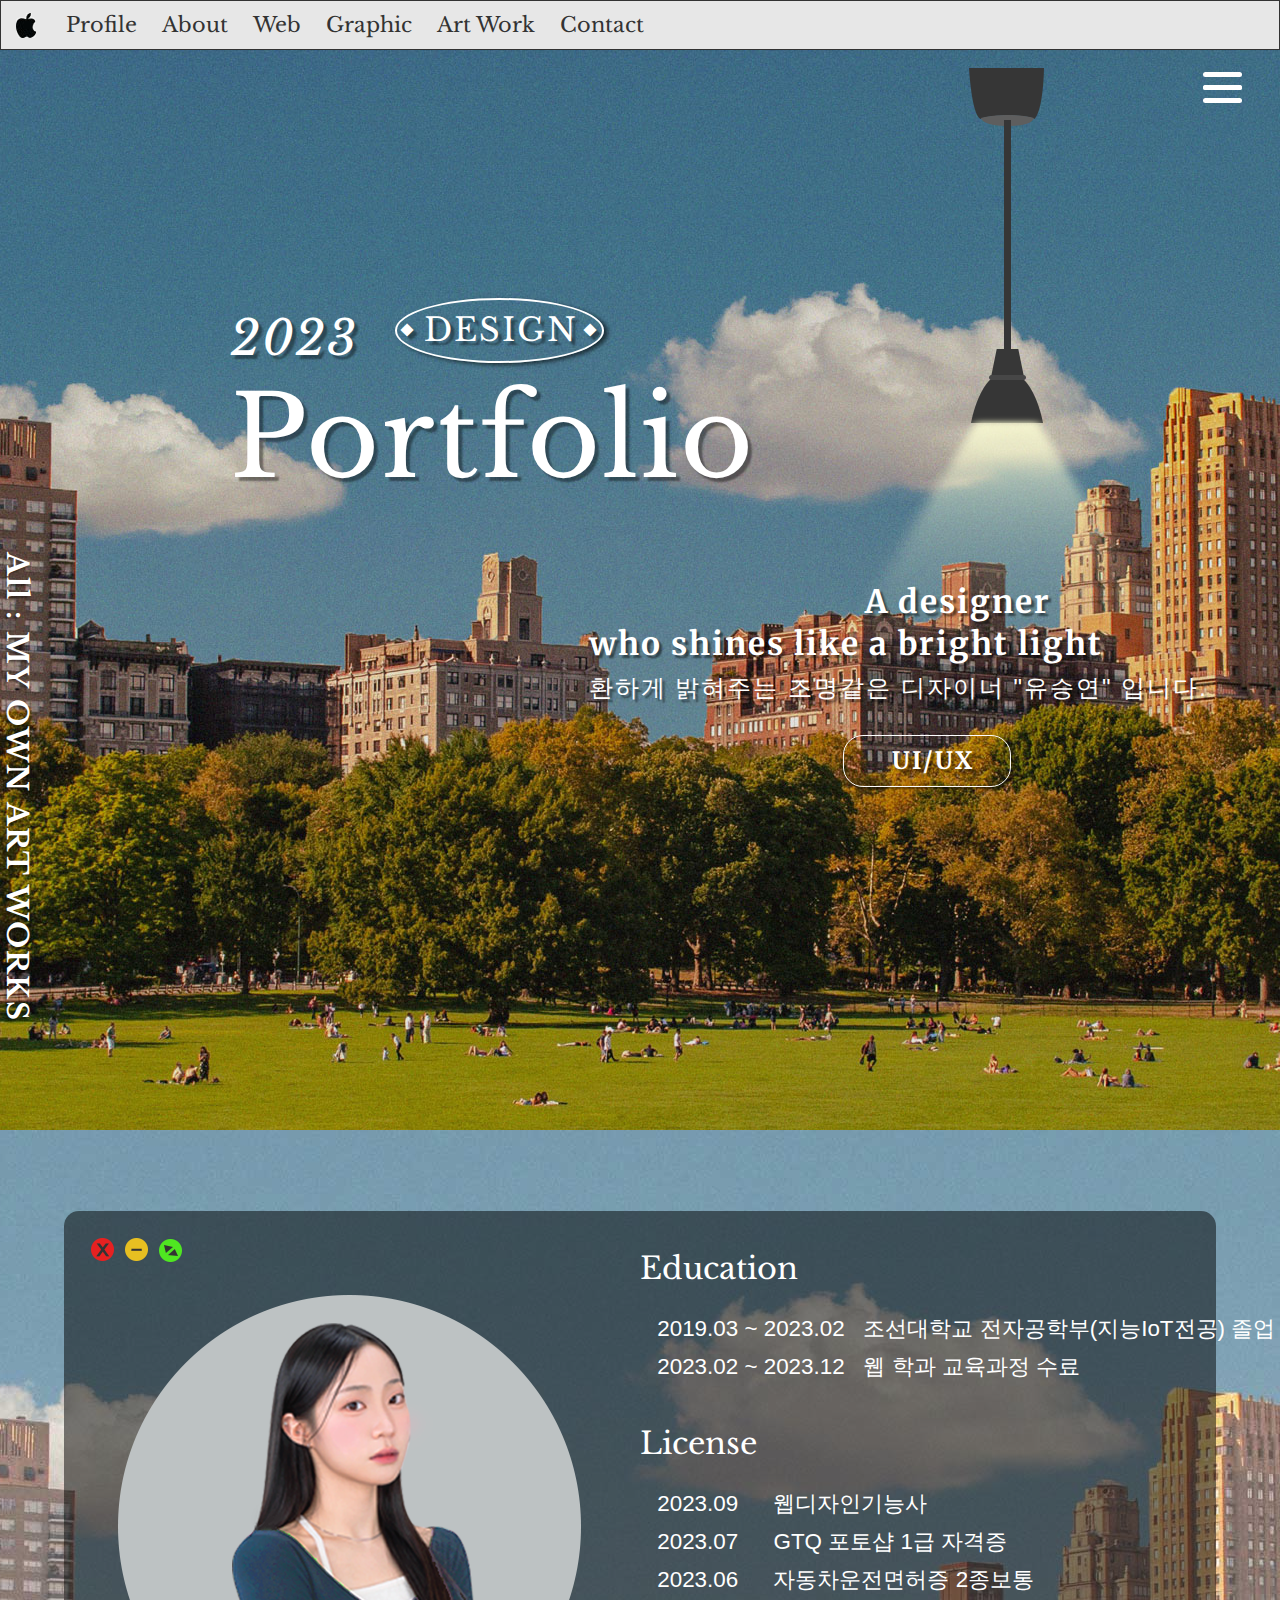
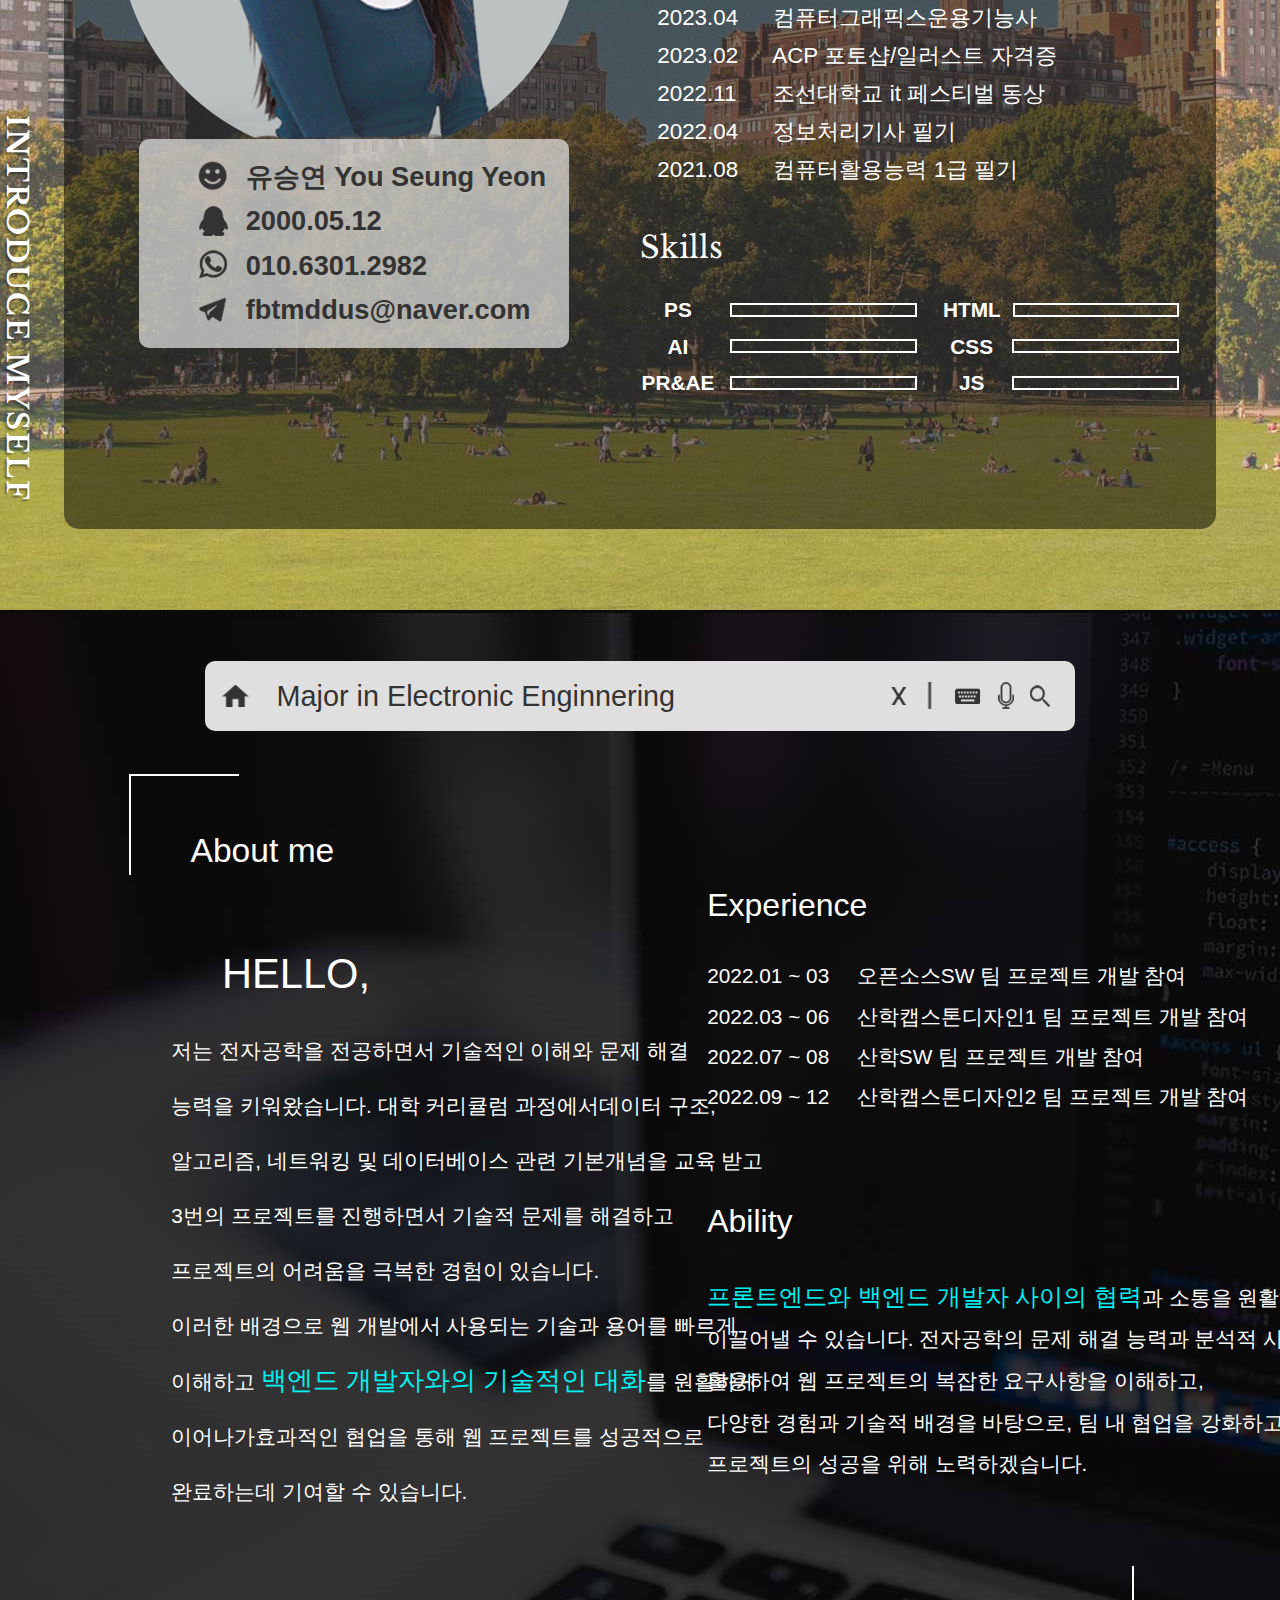
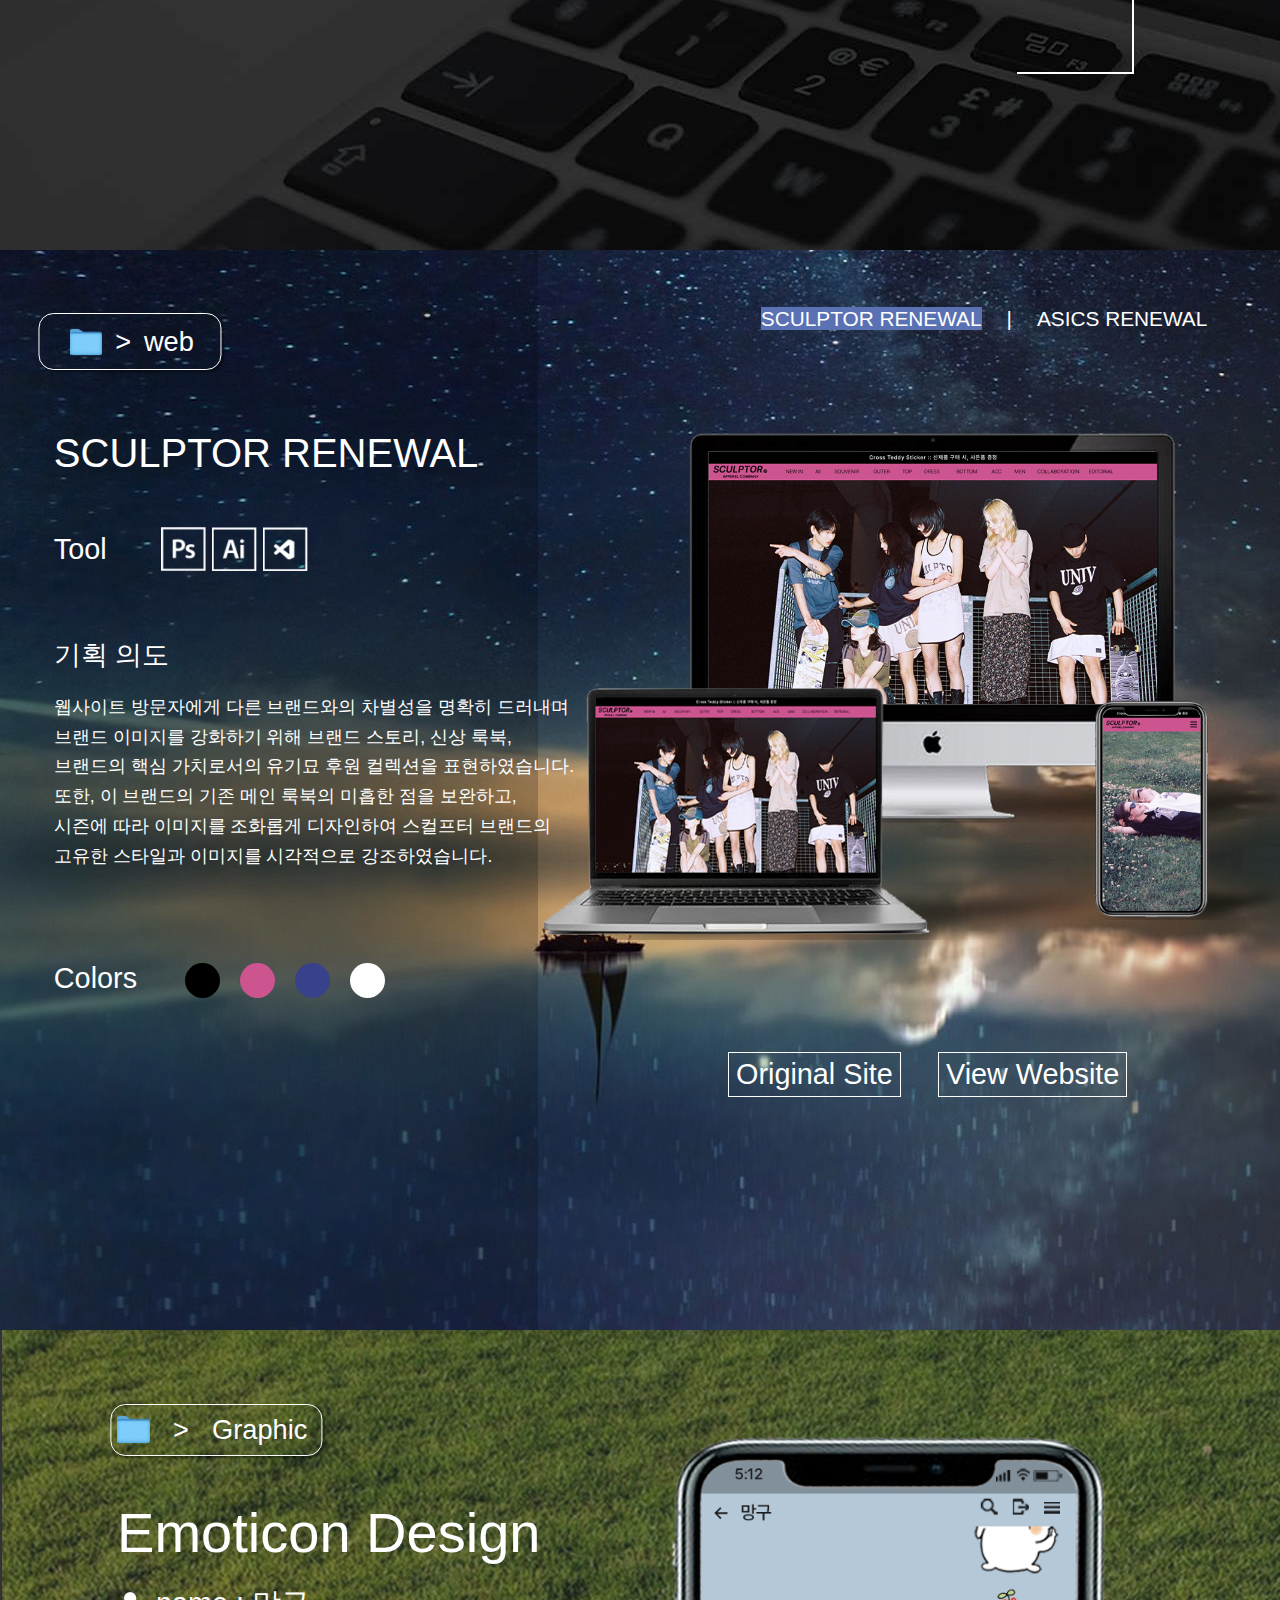
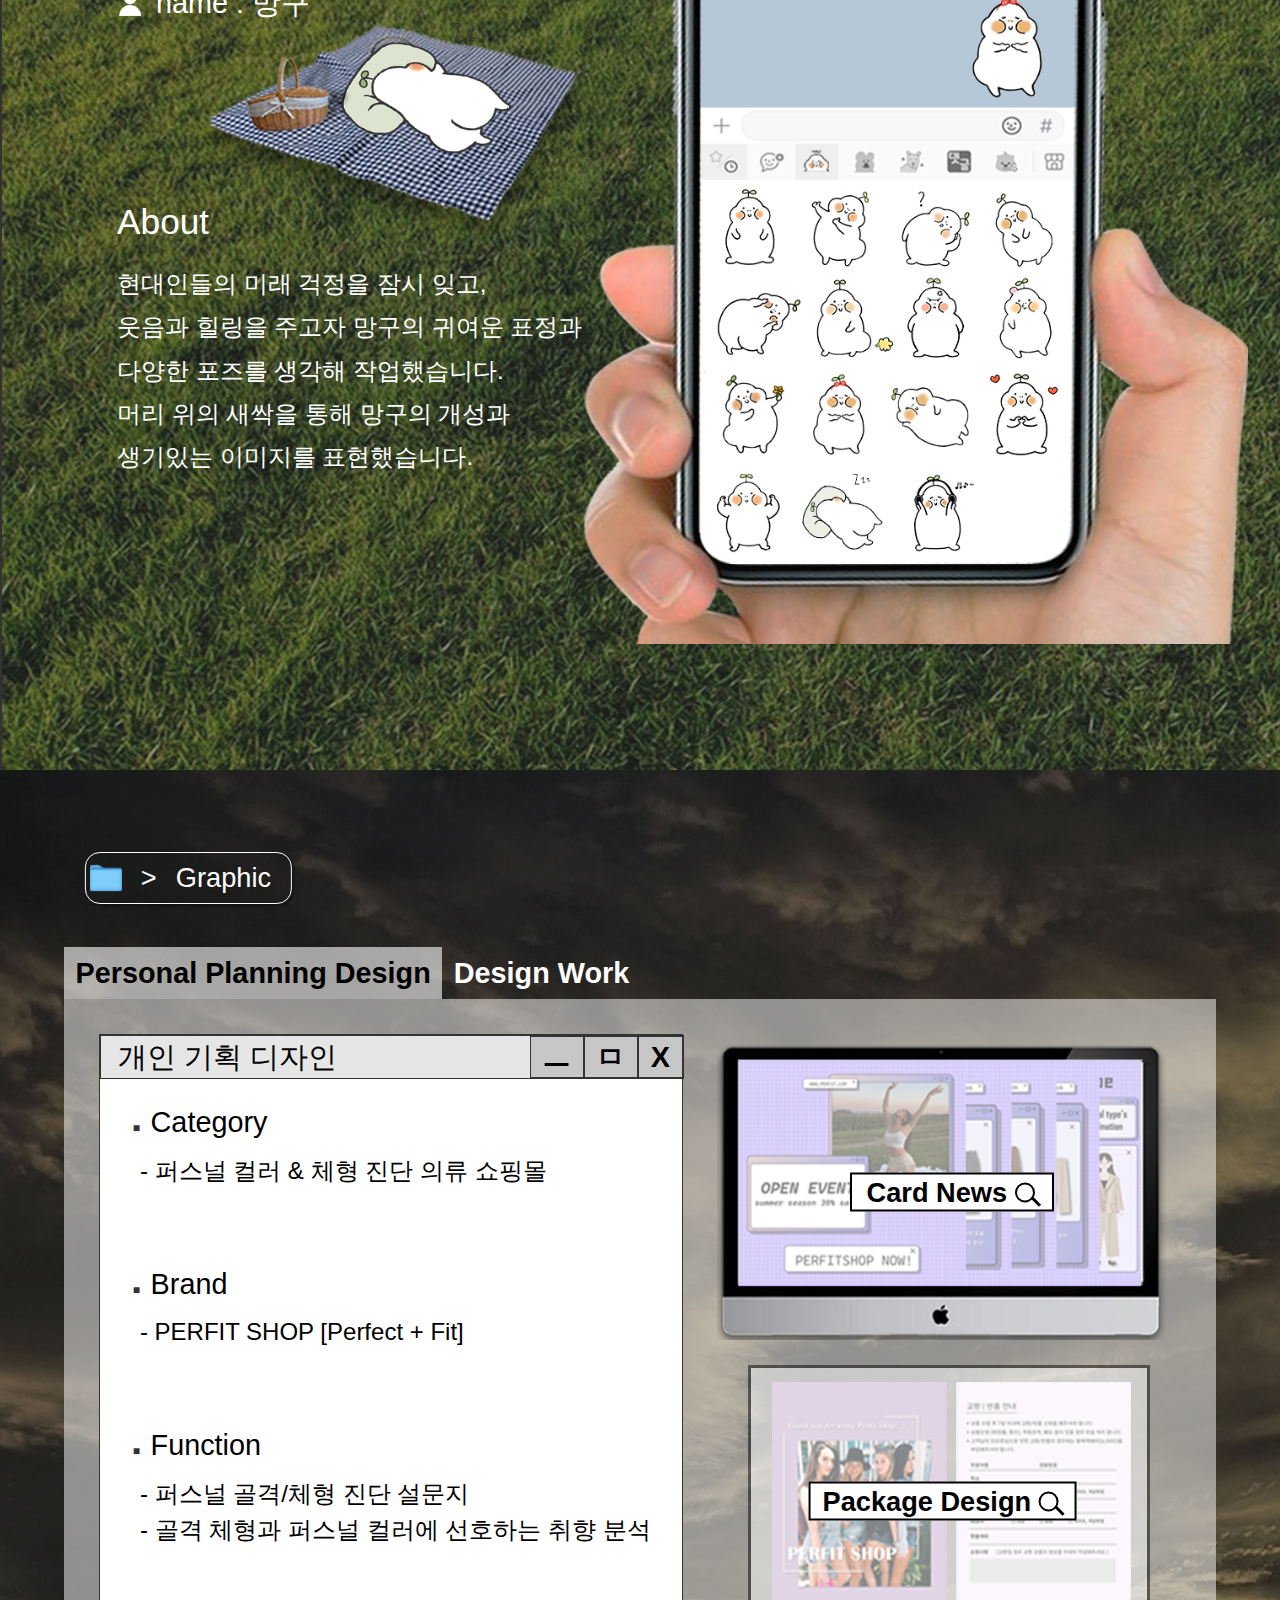
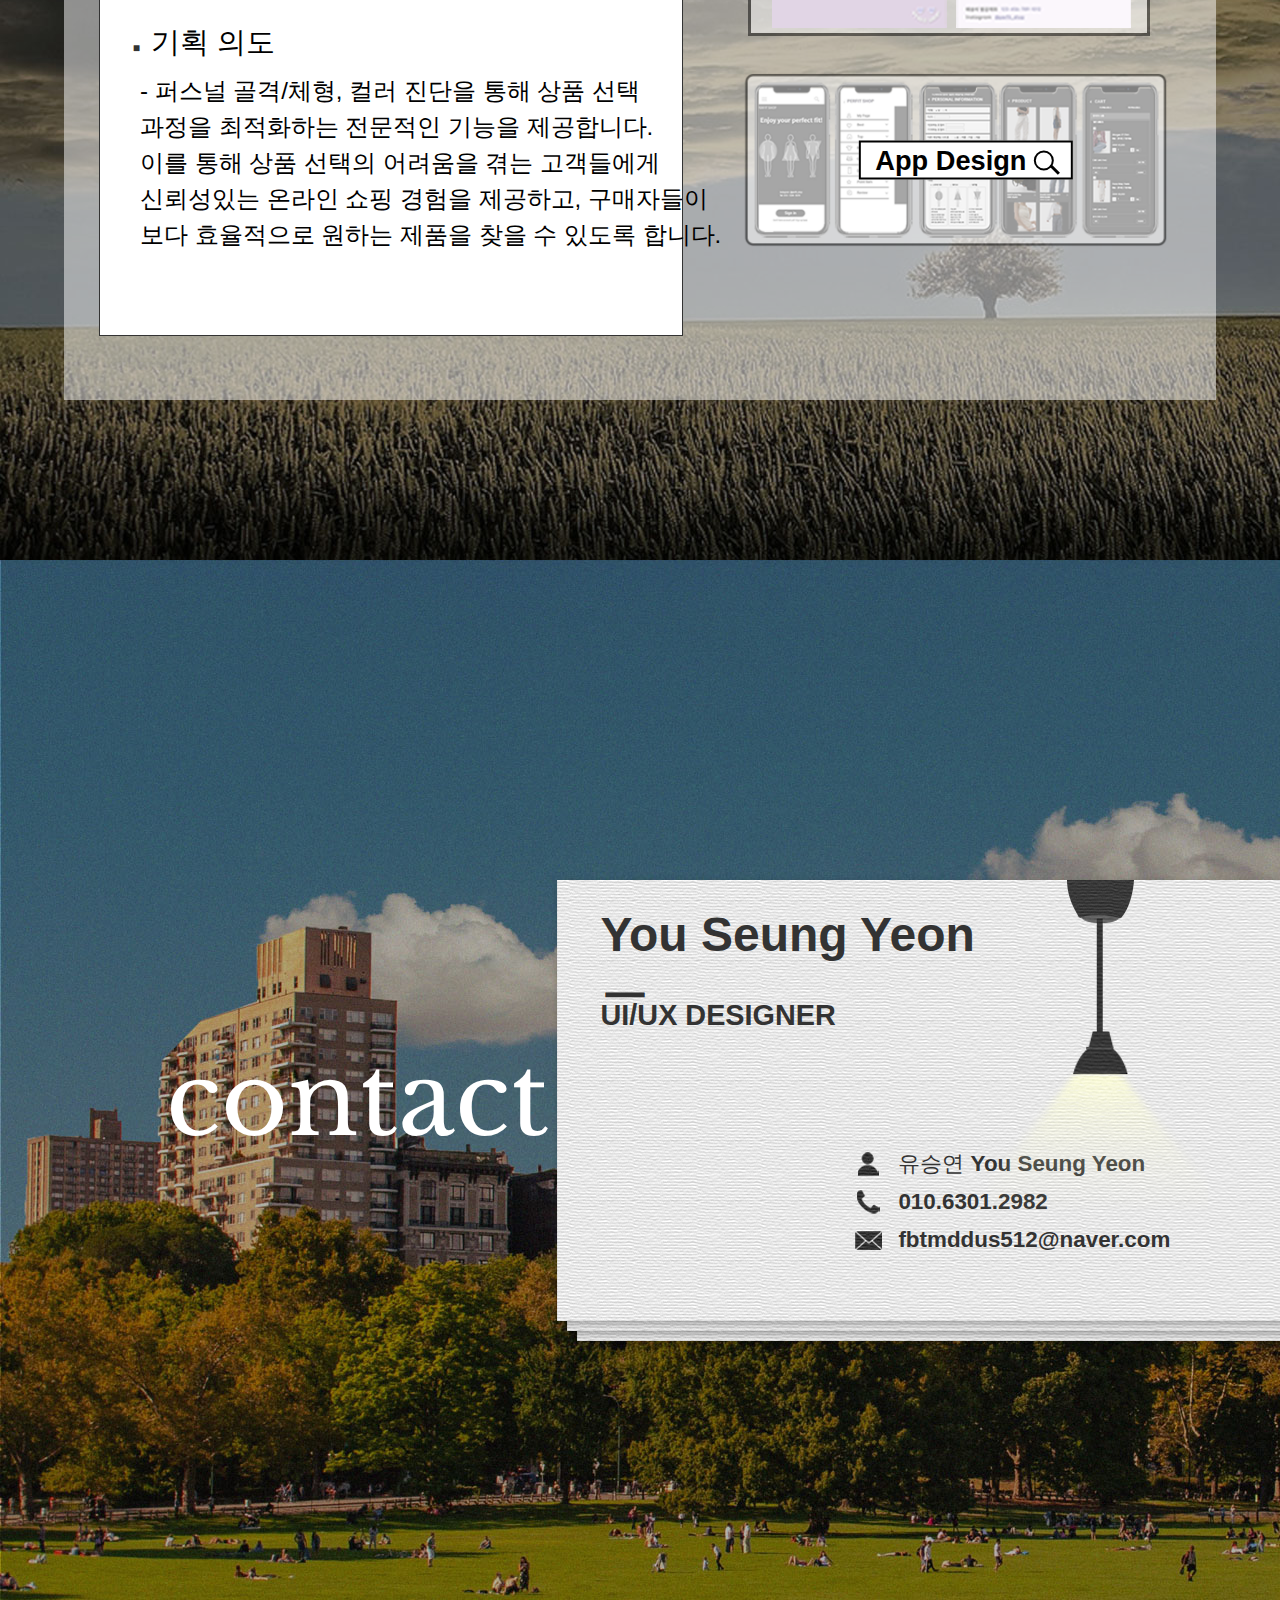
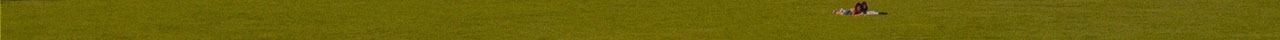
==== commit a3d46c72: "initial commit" ====
--- a/index.html
+++ b/index.html
@@ -155,7 +155,7 @@
                                     조선대학교 전자공학부(지능IoT전공) 졸업
                                 </li>
                                 <li>
-                                    <span>2023.02 ~ 2023.11</span>
+                                    <span>2023.02 ~ 2023.12</span>
                                     웹 학과 교육과정 수료
                                 </li>
                             </ul>
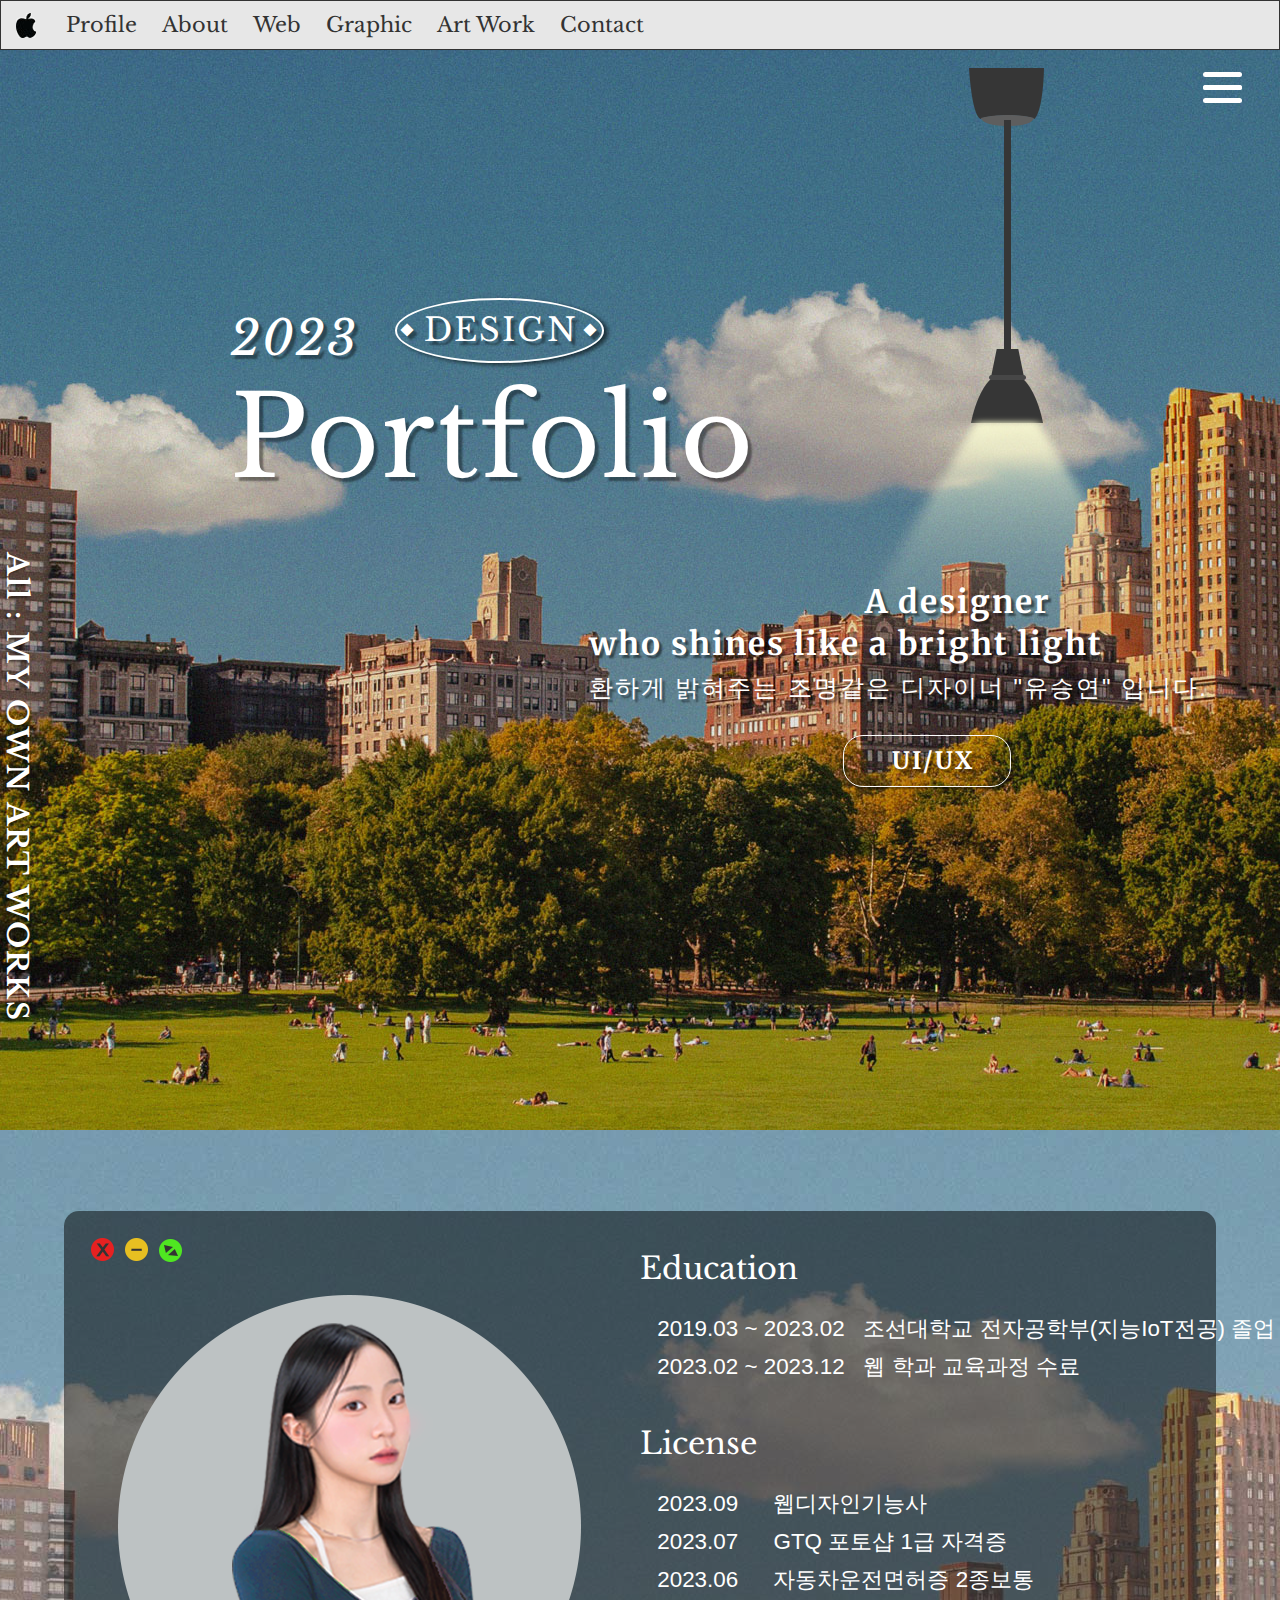
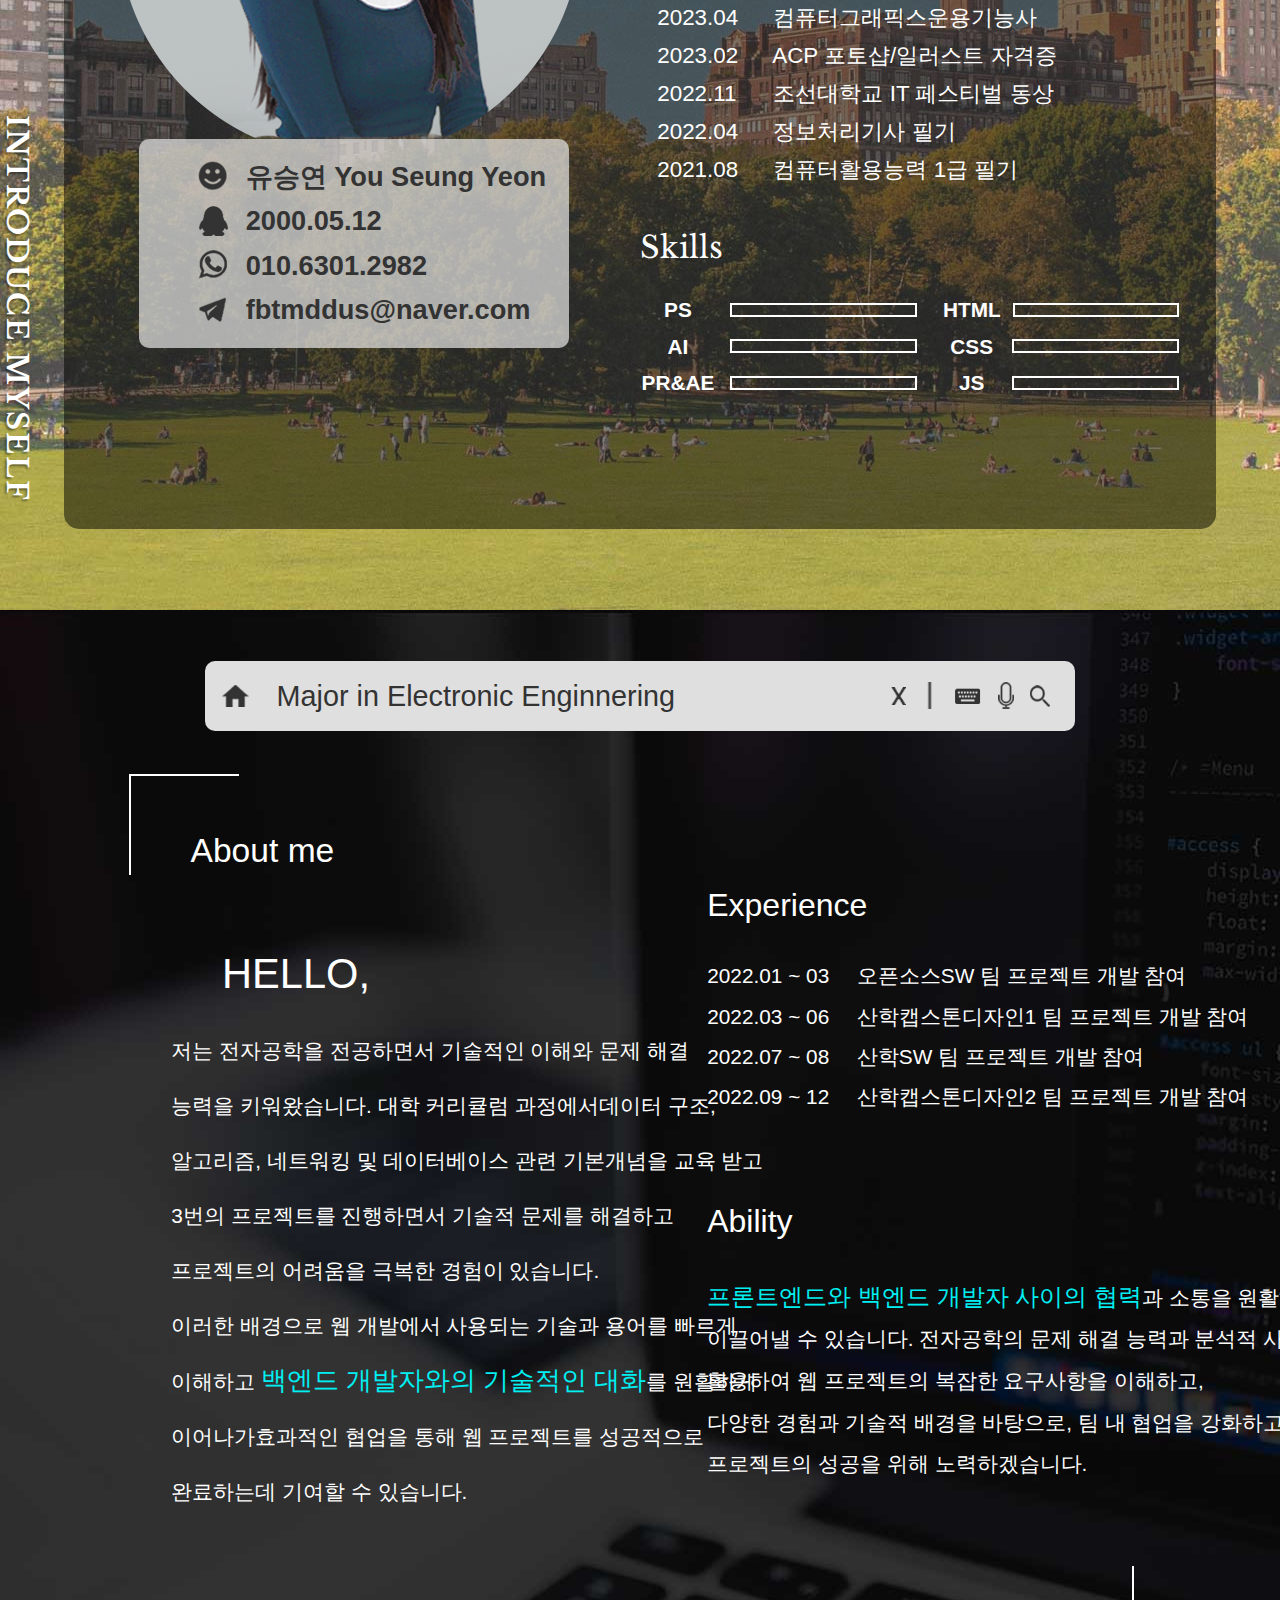
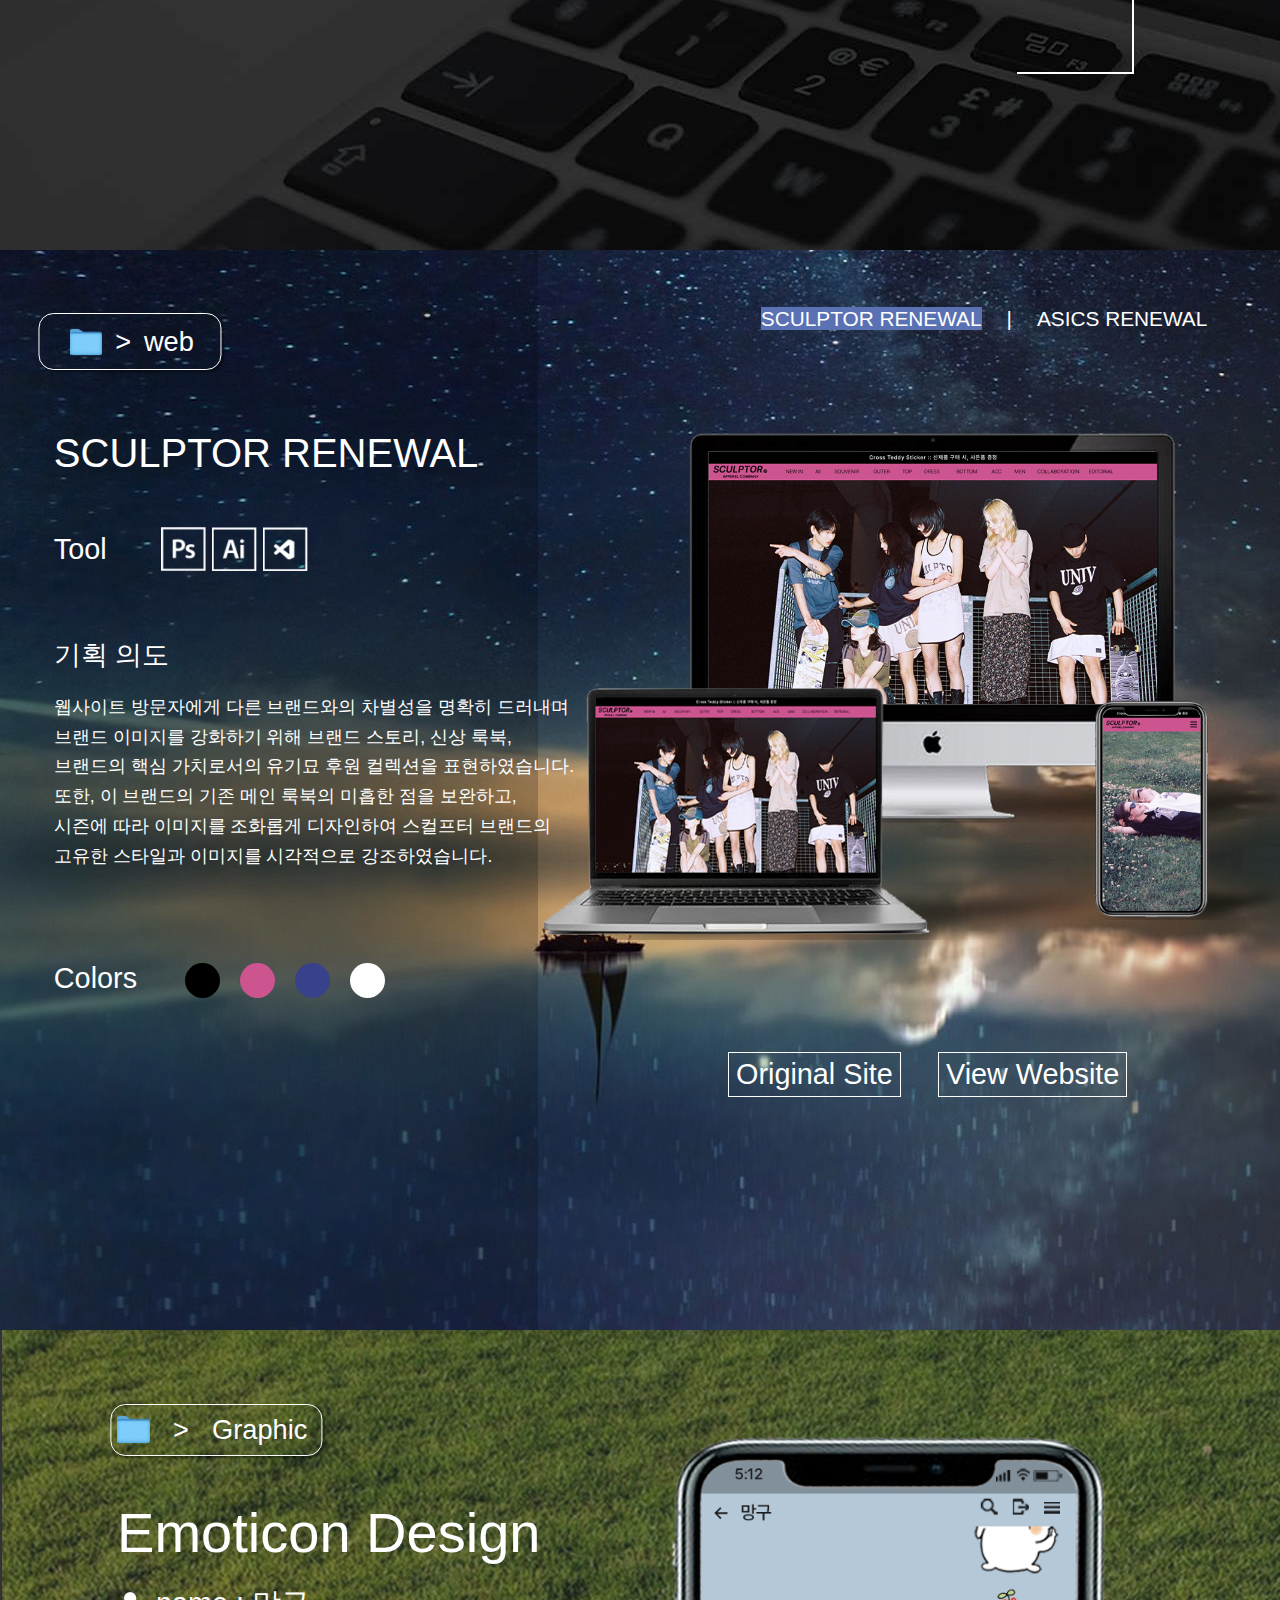
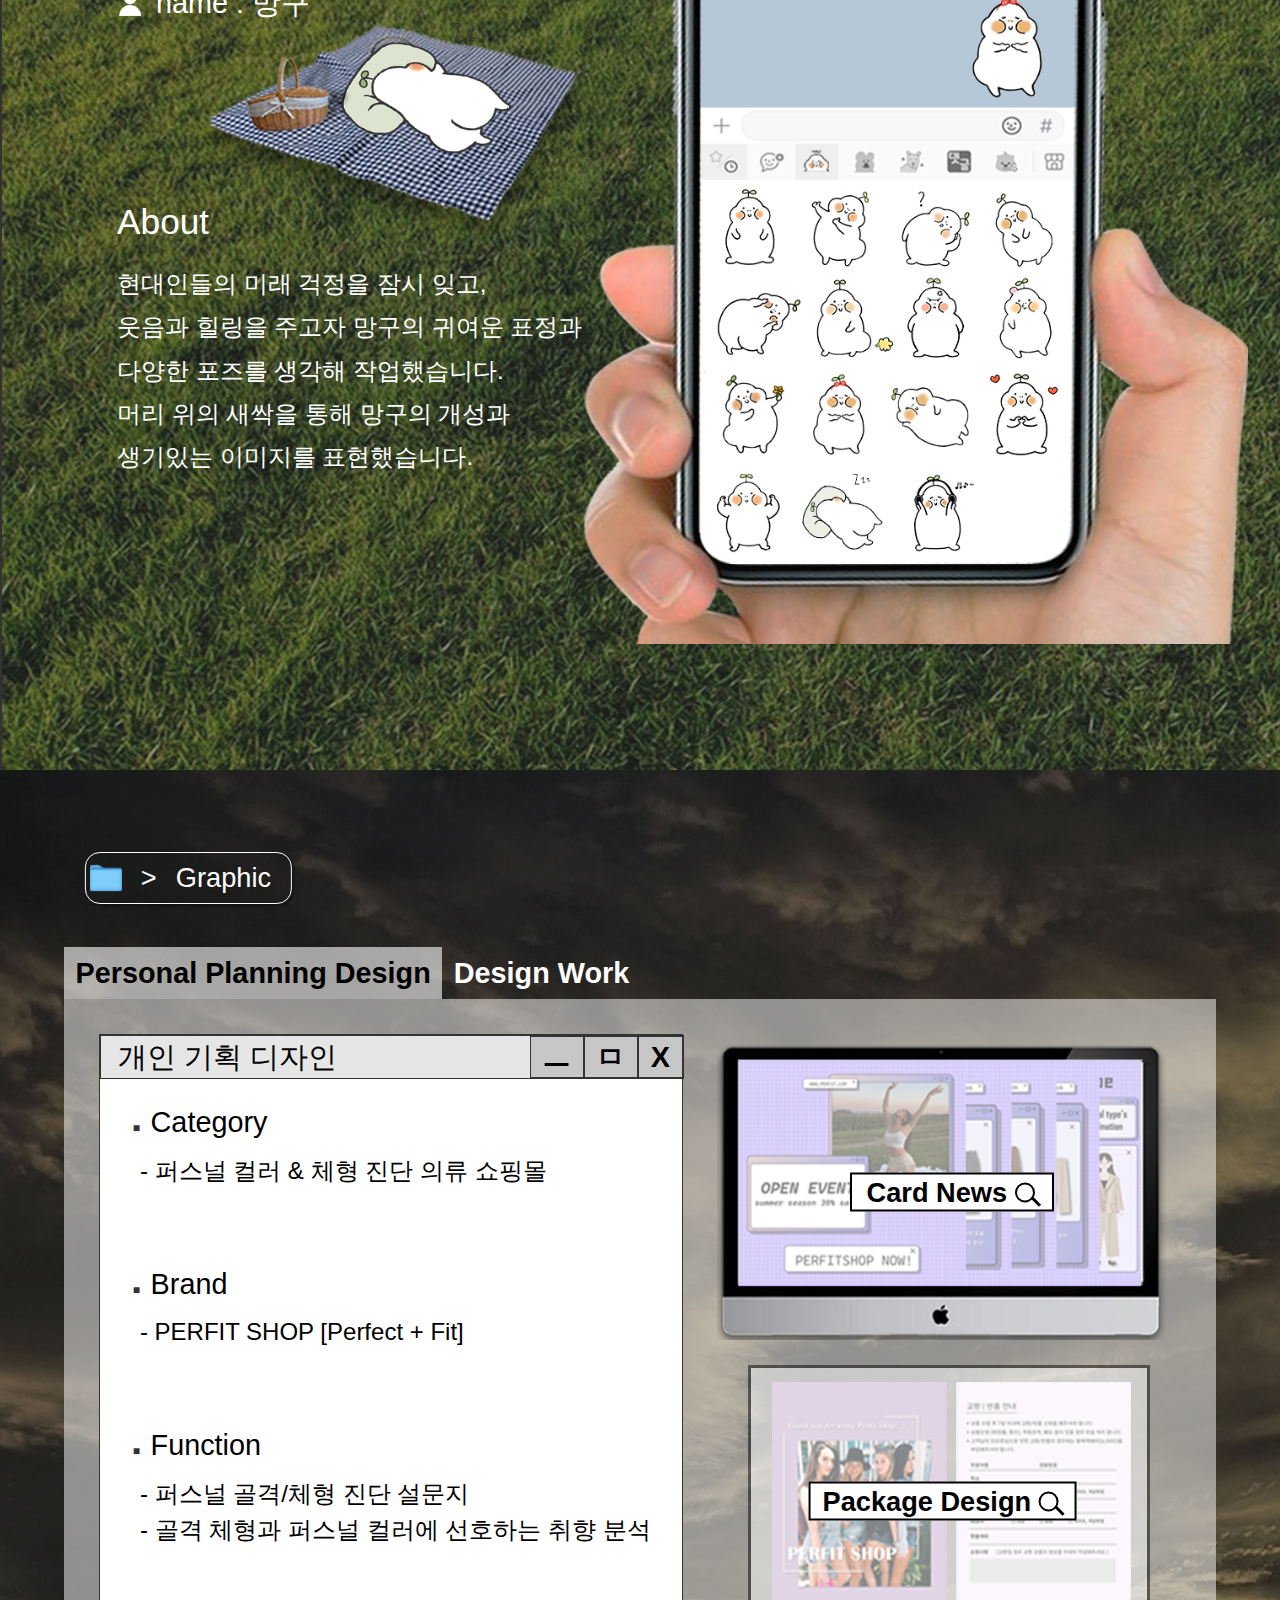
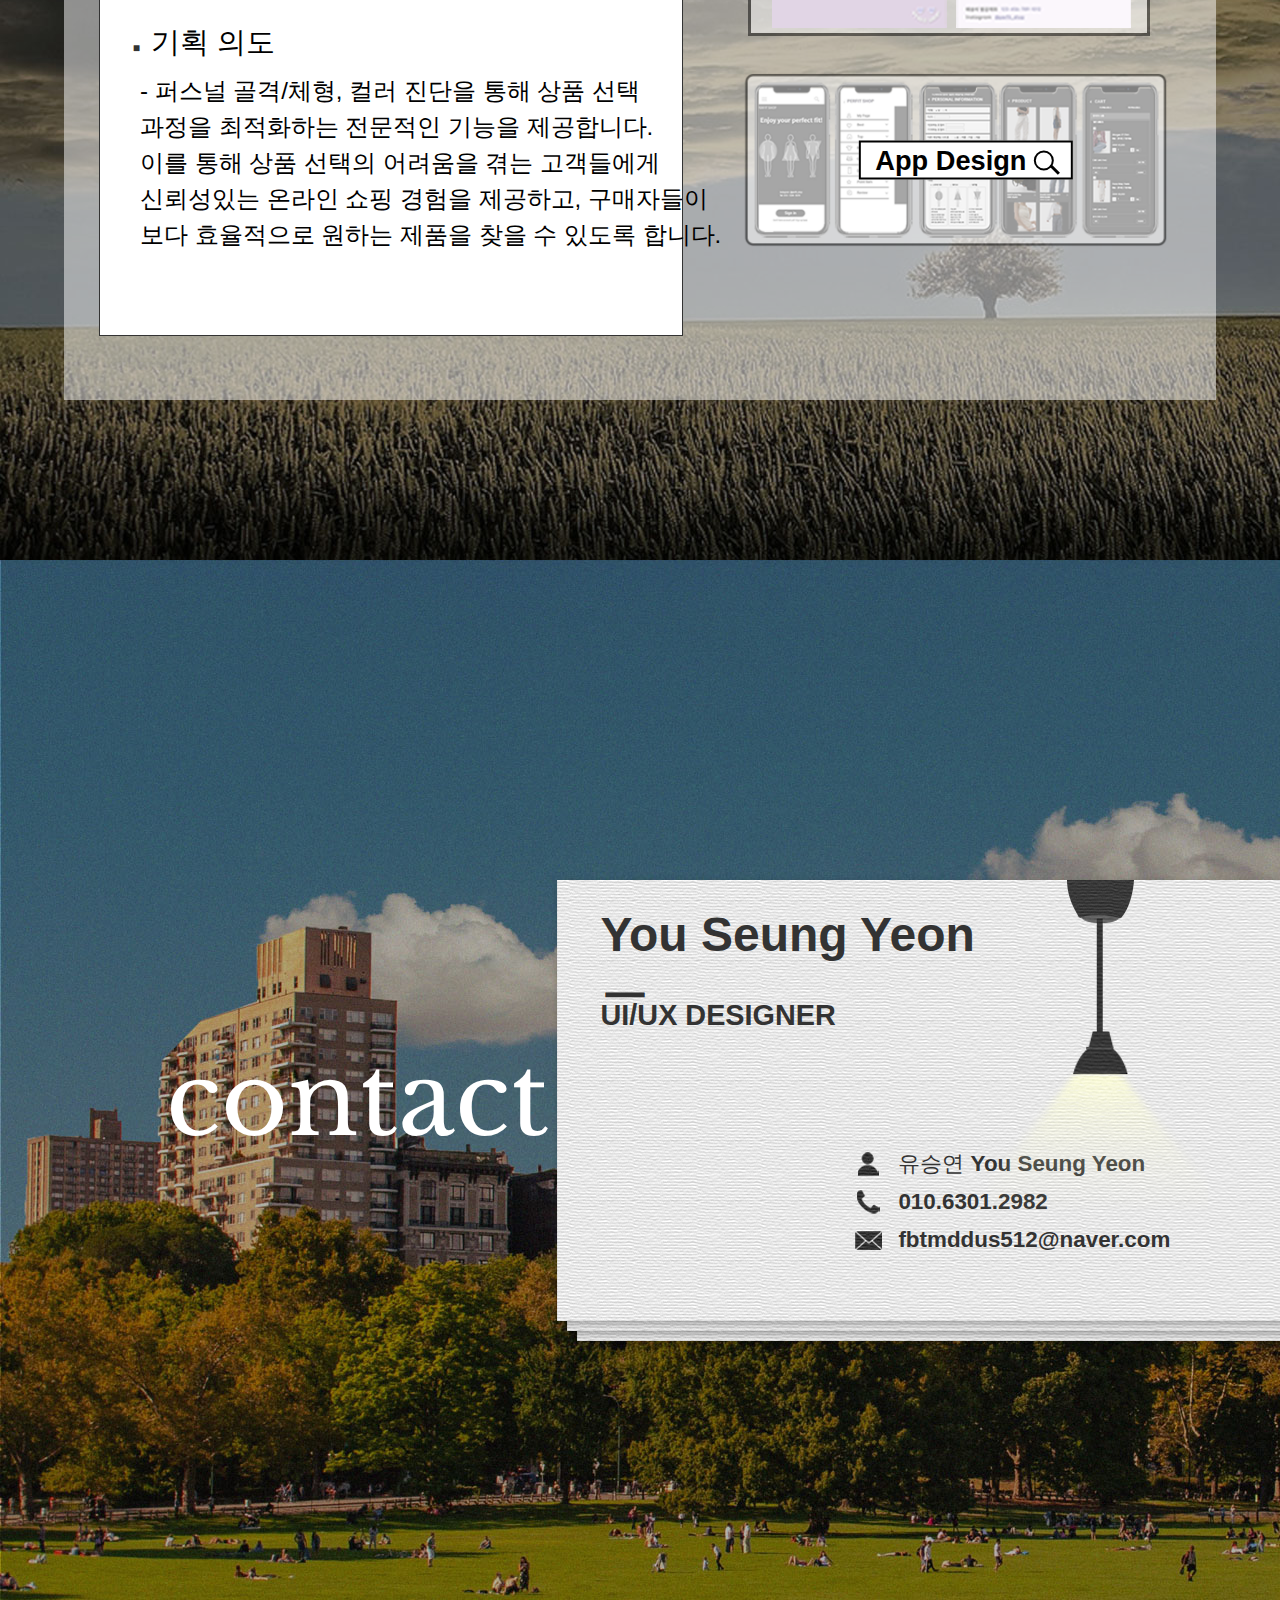
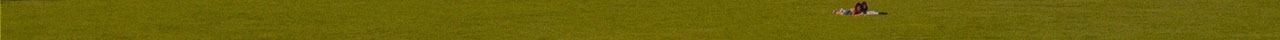
==== commit 73aa7e50: "initial commit" ====
--- a/index.html
+++ b/index.html
@@ -186,7 +186,7 @@
                                 </li>
                                 <li>
                                     <span>2022.11</span>
-                                    조선대학교 it 페스티벌 동상
+                                    조선대학교 IT 페스티벌 동상
                                 </li>
                                 <li>
                                     <span>2022.04</span>
--- a/css/style.css
+++ b/css/style.css
@@ -852,7 +852,7 @@
 }
 .web-tooltip2 {
     visibility: hidden; 
-    width: 40%;
+    width: 43%;
     background-color: rgba(0, 0, 0, 0.8); 
     color: #fff;
     text-align: center;
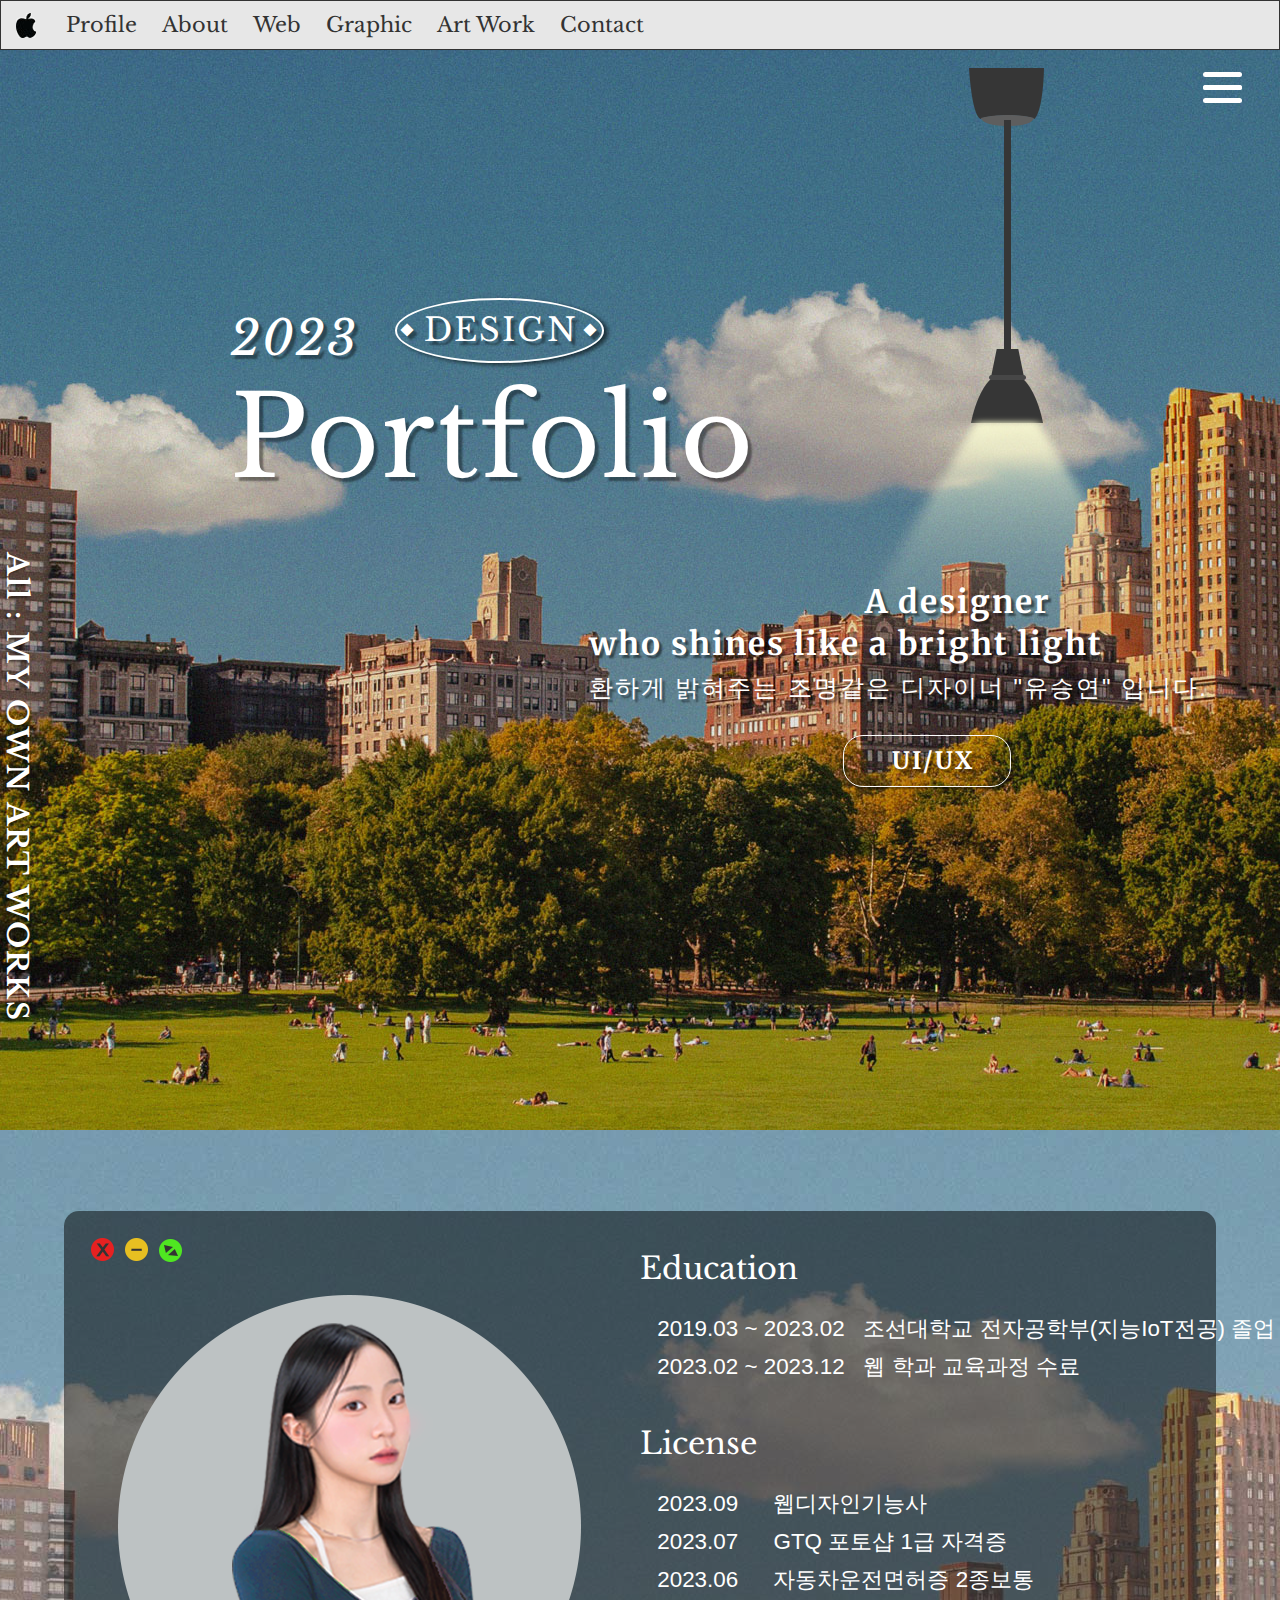
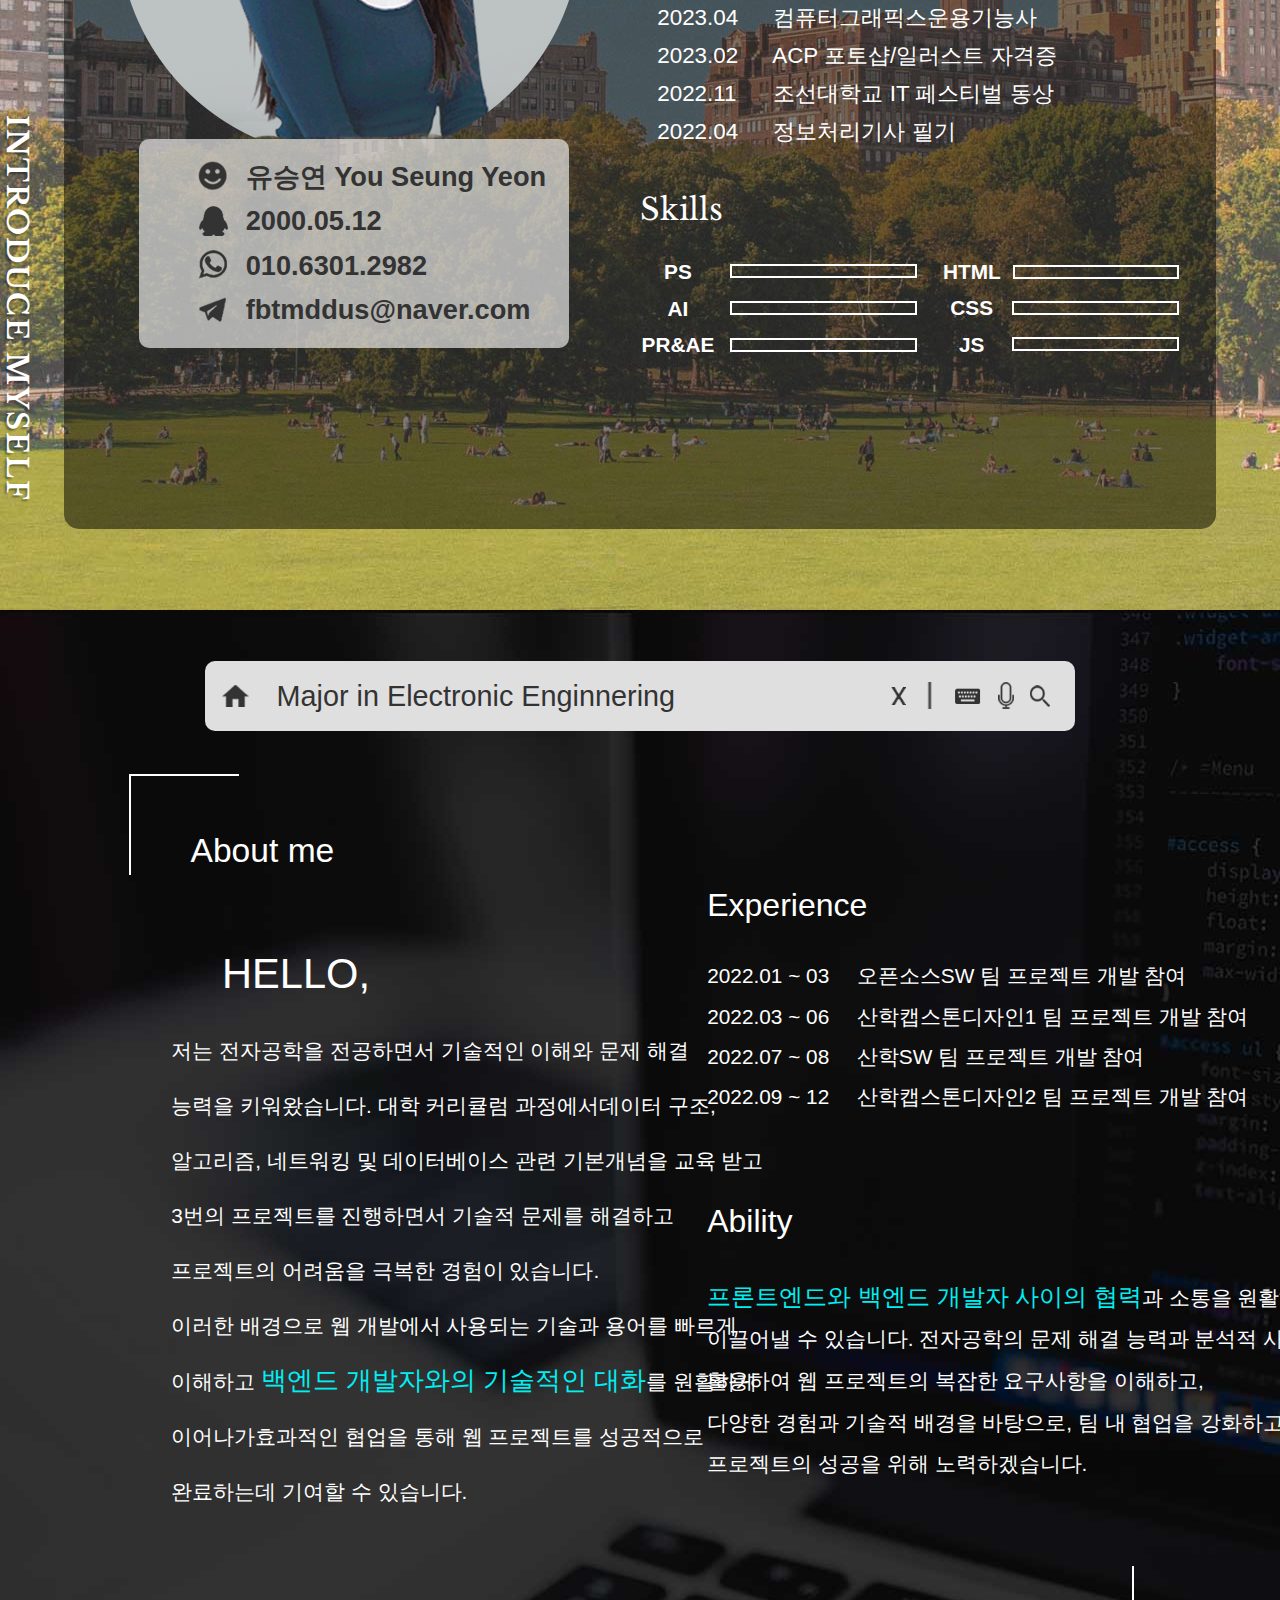
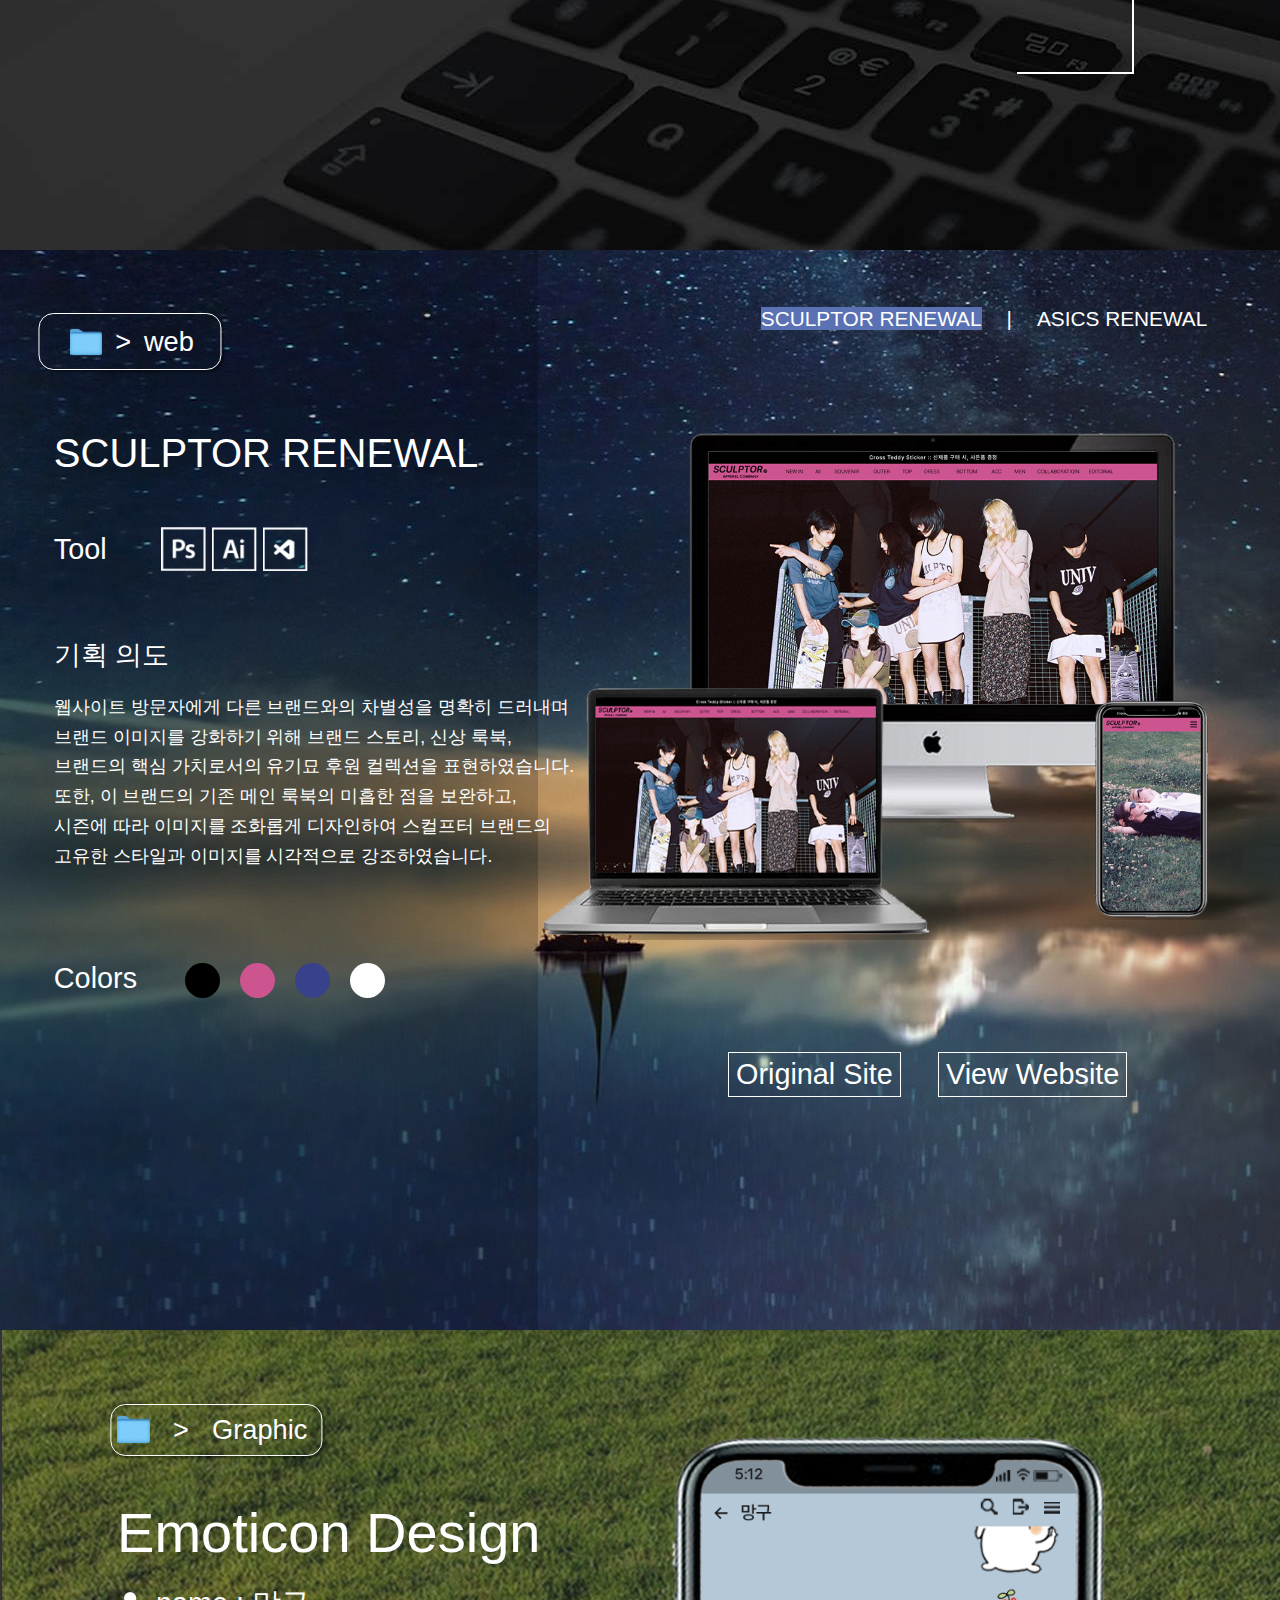
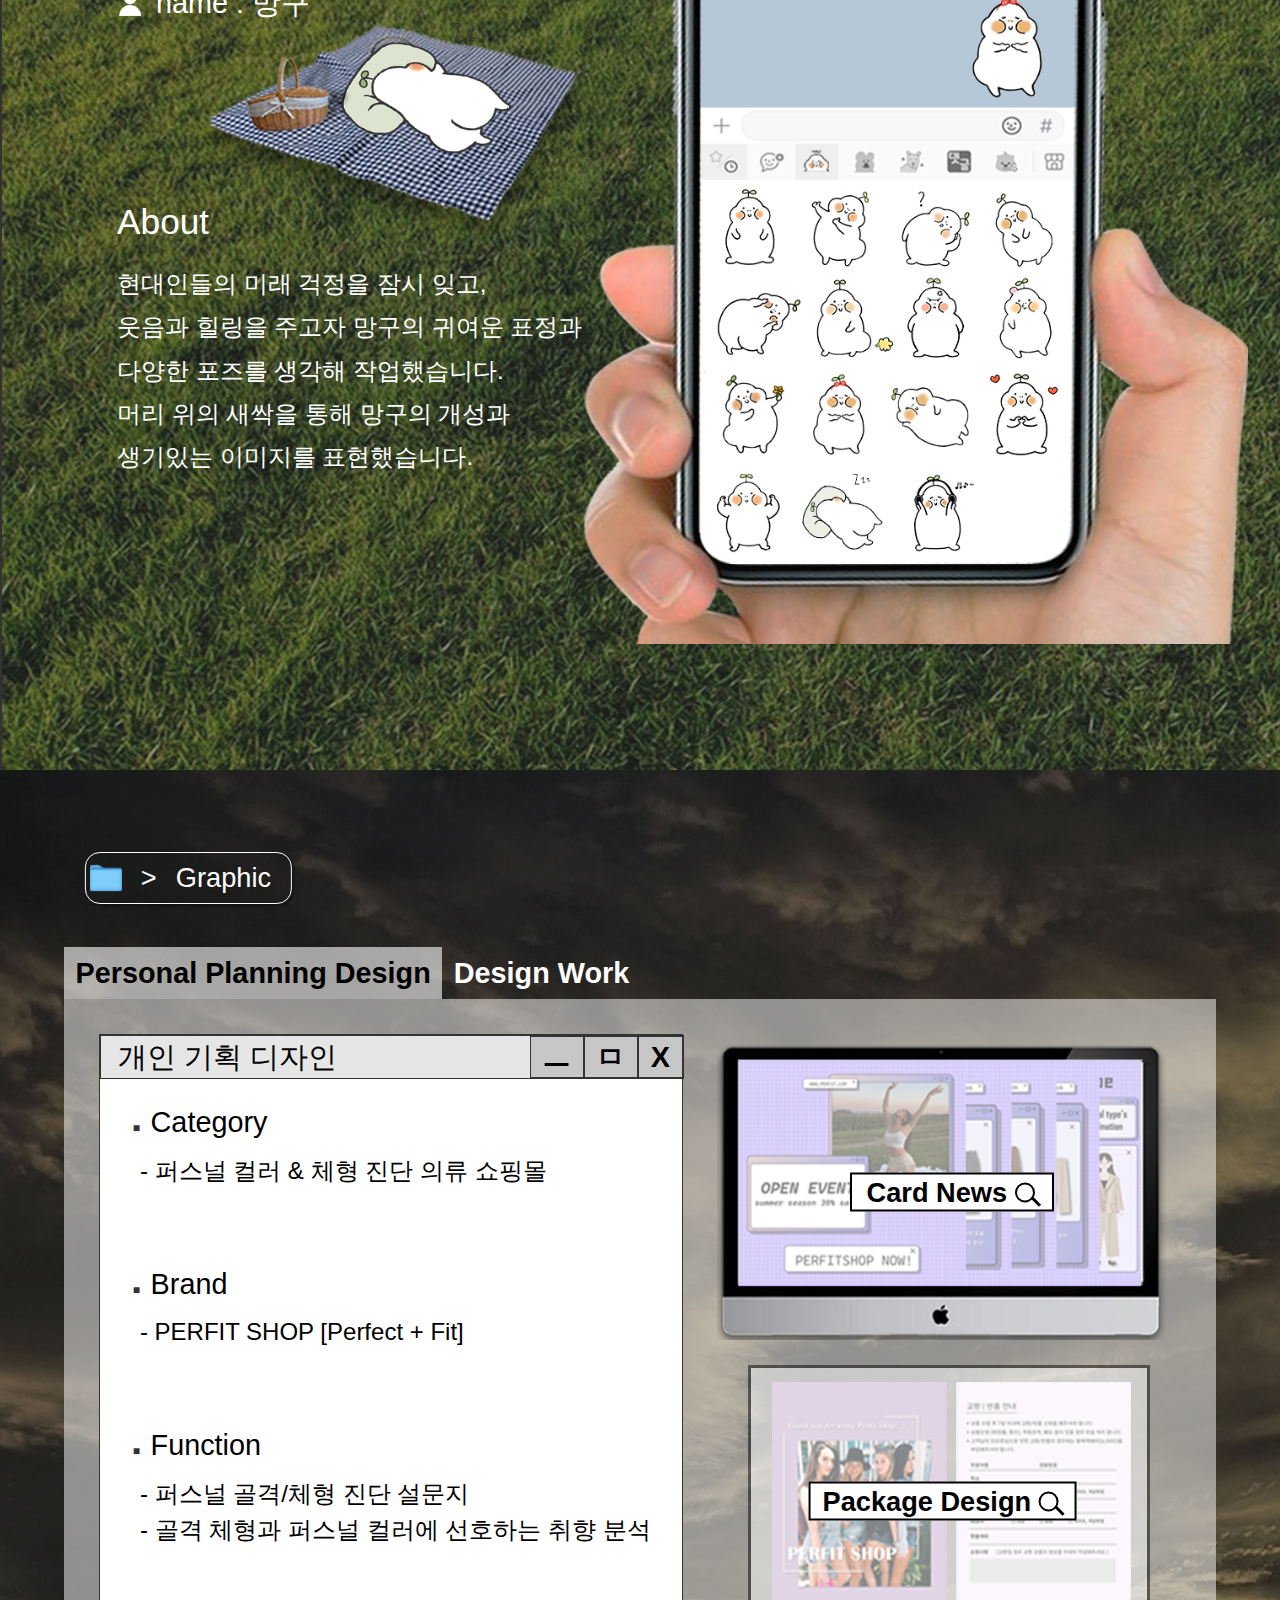
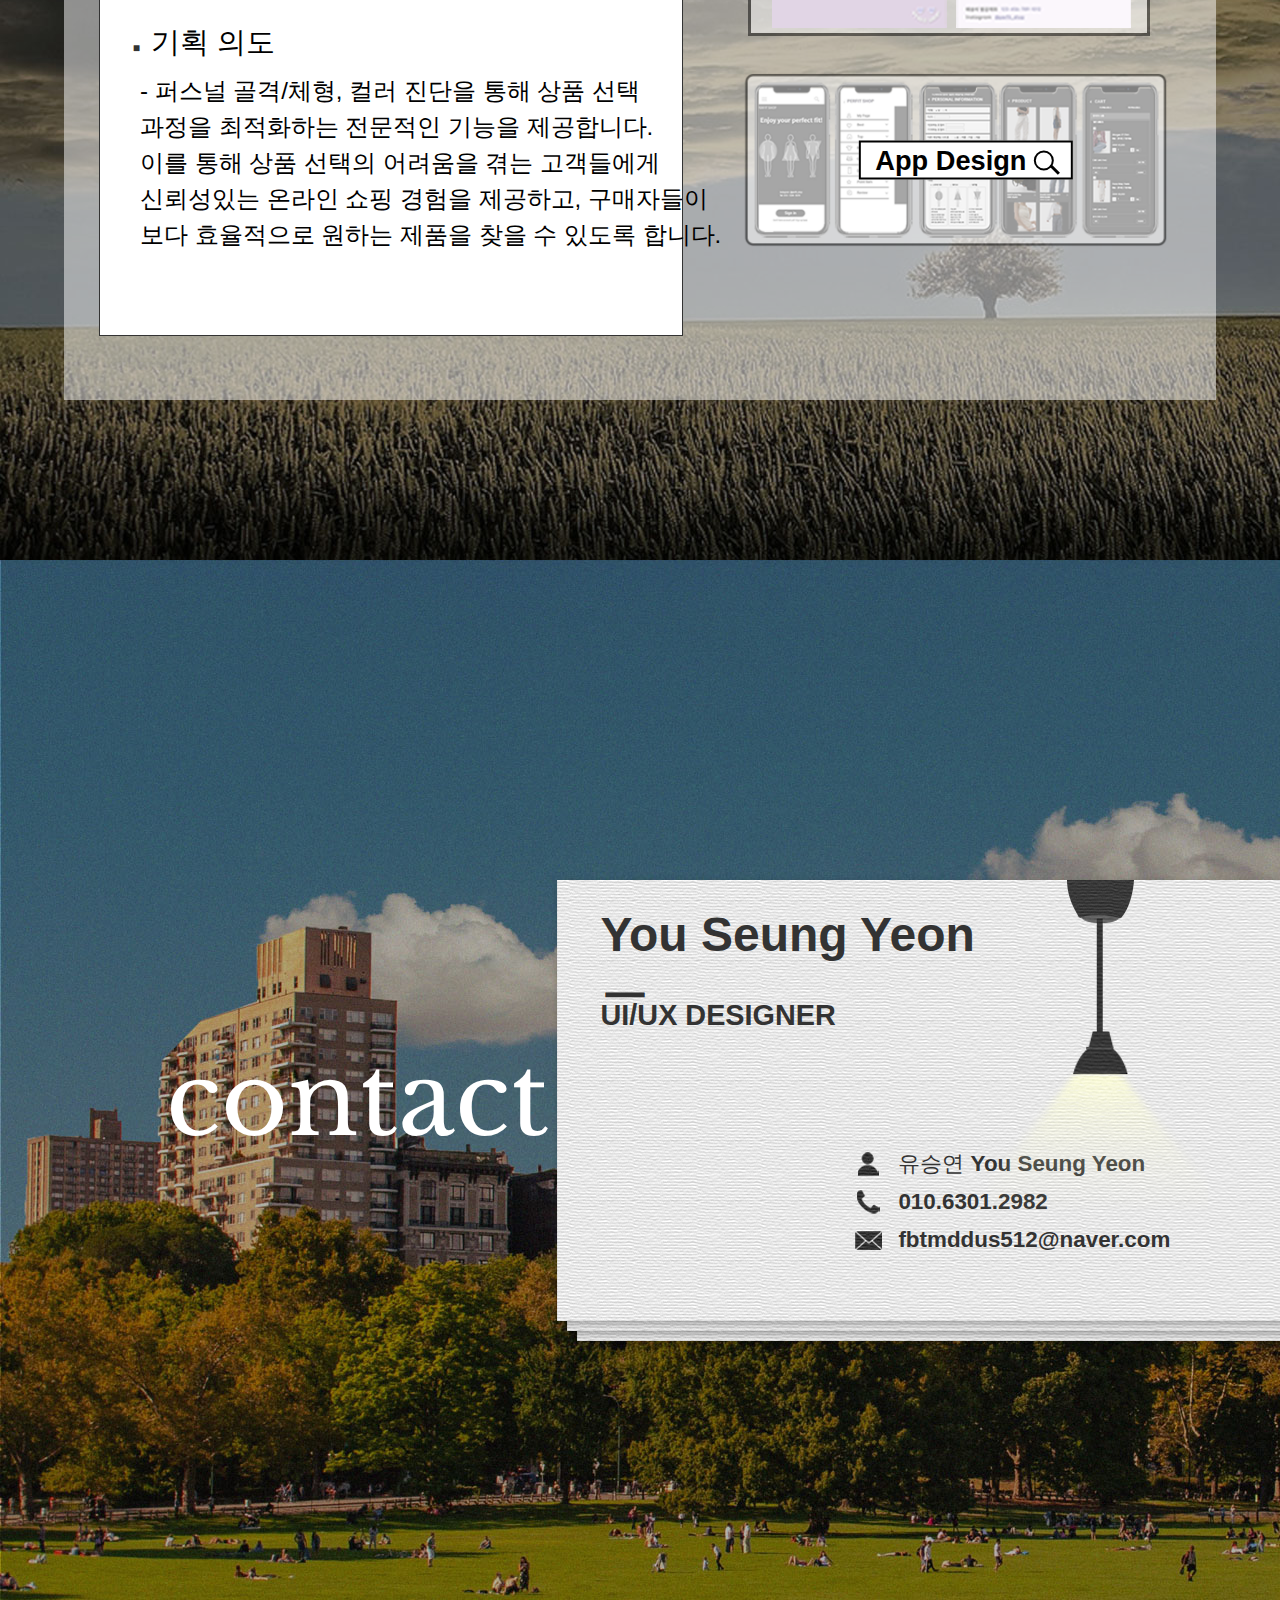
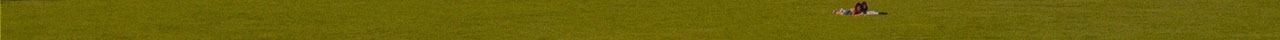
==== commit 74a9807d: "initial commit" ====
--- a/index.html
+++ b/index.html
@@ -8,14 +8,14 @@
         <link rel="stylesheet" href="css/reset.css">
         <link rel="preconnect" href="https://fonts.googleapis.com">
         <link rel="preconnect" href="https://fonts.gstatic.com" crossorigin>
-        <link href="https://fonts.googleapis.com/css2?family=Crete+Round&family=Libre+Baskerville:wght@700&family=Open+Sans&family=Patua+One&family=Playfair+Display:wght@500&family=Roboto&family=Song+Myung&family=Young+Serif&display=swap" rel="stylesheet">
-        <link href="https://fonts.googleapis.com/css2?family=Crete+Round&family=Open+Sans&family=Patua+One&family=Playfair+Display:wght@500&family=Roboto&family=Song+Myung&family=Young+Serif&display=swap" rel="stylesheet">
+        <!-- <link href="https://fonts.googleapis.com/css2?family=Crete+Round&family=Libre+Baskerville:wght@700&family=Open+Sans&family=Patua+One&family=Playfair+Display:wght@500&family=Roboto&family=Song+Myung&family=Young+Serif&display=swap" rel="stylesheet"> -->
+        <!-- <link href="https://fonts.googleapis.com/css2?family=Crete+Round&family=Open+Sans&family=Patua+One&family=Playfair+Display:wght@500&family=Roboto&family=Song+Myung&family=Young+Serif&display=swap" rel="stylesheet"> -->
         <link rel="stylesheet" href="css/style.css">
         <script src="https://code.jquery.com/jquery-3.6.0.min.js"></script>
         <script src="script/script.js"></script>
     </head>
     <body>
-        <!-- 헤더: 네비게이션 -->
+        <!-- 헤더 - 네비게이션 -->
         <div id="top-nav">
             <div id="logo">
                 <a href="#front">
@@ -100,8 +100,6 @@
                         </div>
                     </div>
                 </div>
-                <!-- <div id="pf-center">
-                </div>     -->
             </section>
             
             <!-- 2.프로필 페이지 -->
@@ -192,10 +190,10 @@
                                     <span>2022.04</span>
                                     정보처리기사 필기
                                 </li>
-                                <li>
+                                <!-- <li>
                                     <span>2021.08</span>
                                     컴퓨터활용능력 1급 필기
-                                </li>
+                                </li> -->
                             </ul>
                         </div>
                         <!-- Skills -->
@@ -424,7 +422,6 @@
                         <ul>
                             <li class="pf web-1 active"><a>SCULPTOR RENEWAL</a></li>
                             <li class="pf web-2"><a>ASICS RENEWAL</a></li>
-                            <!-- <li class="pf web-3"><a>MANGOSIX RENEWAL</a></li> -->
                         </ul>
                     </div>
                     <div id="web-img">
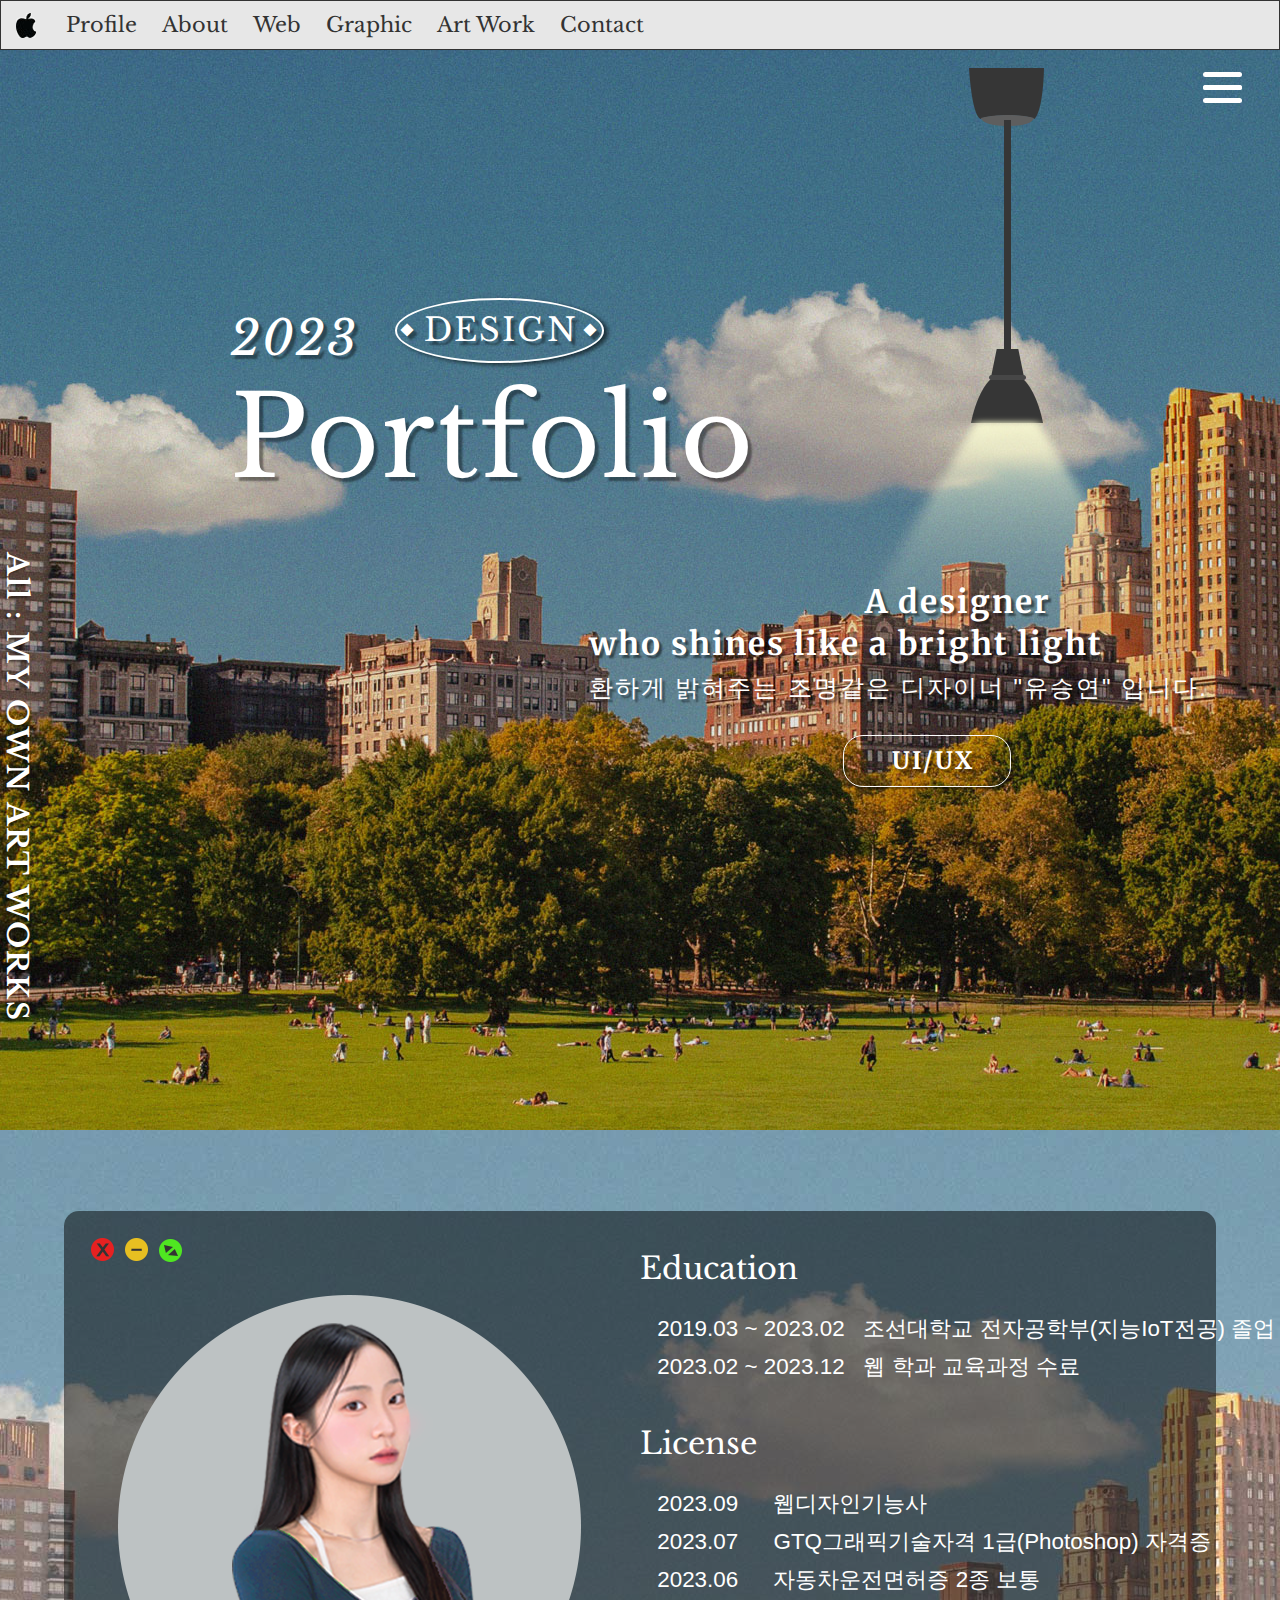
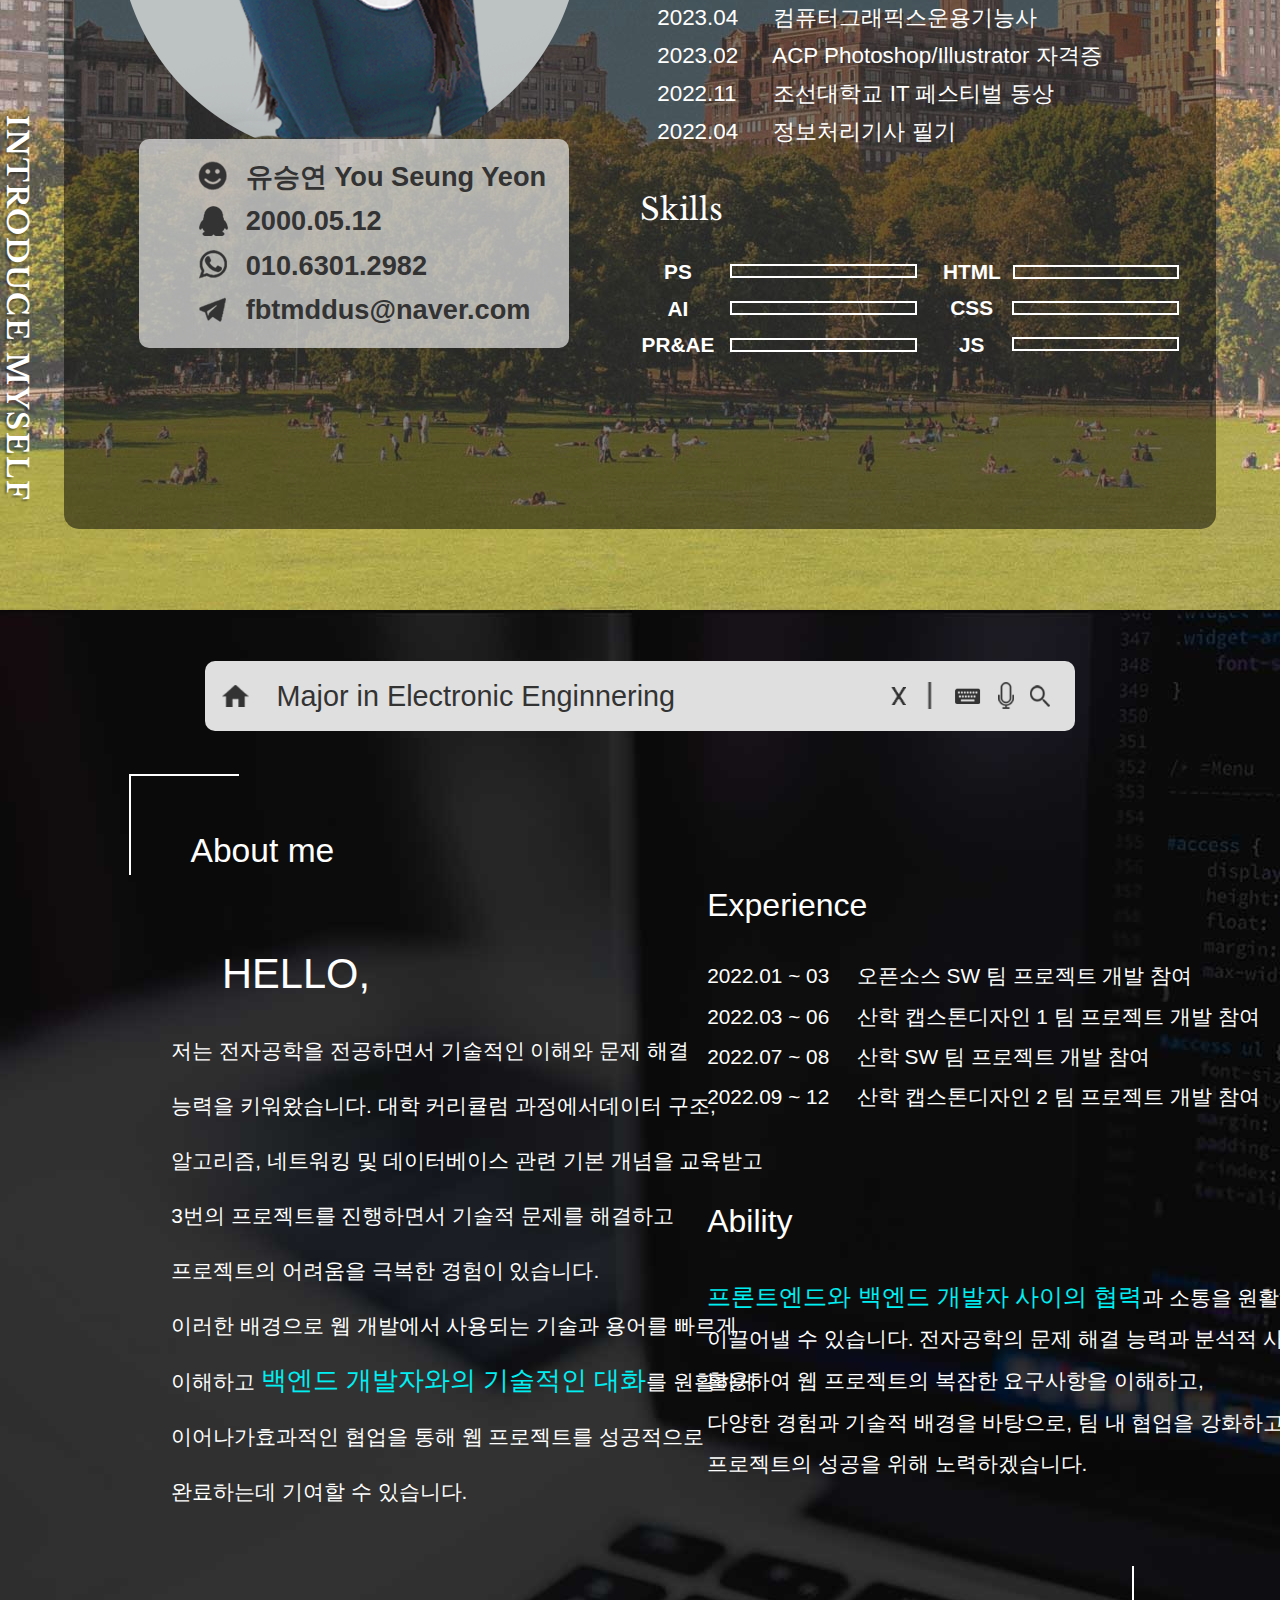
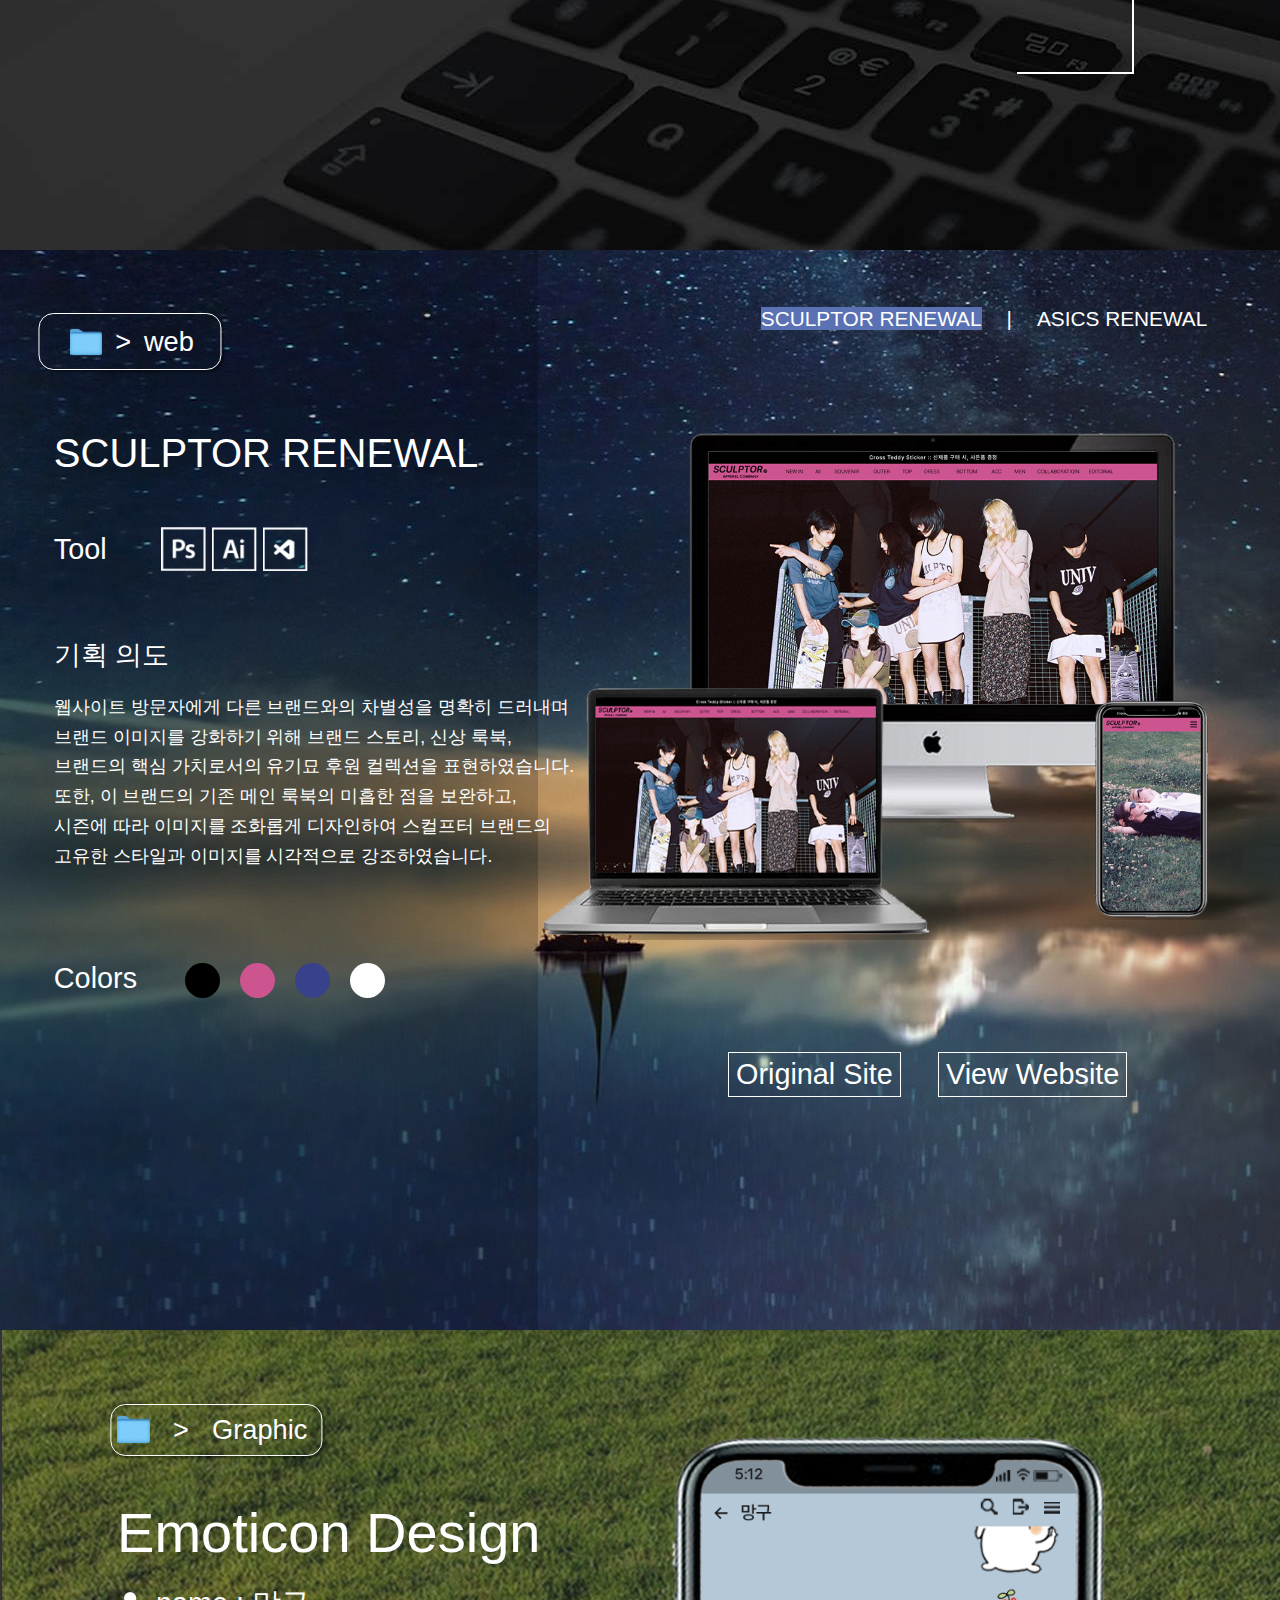
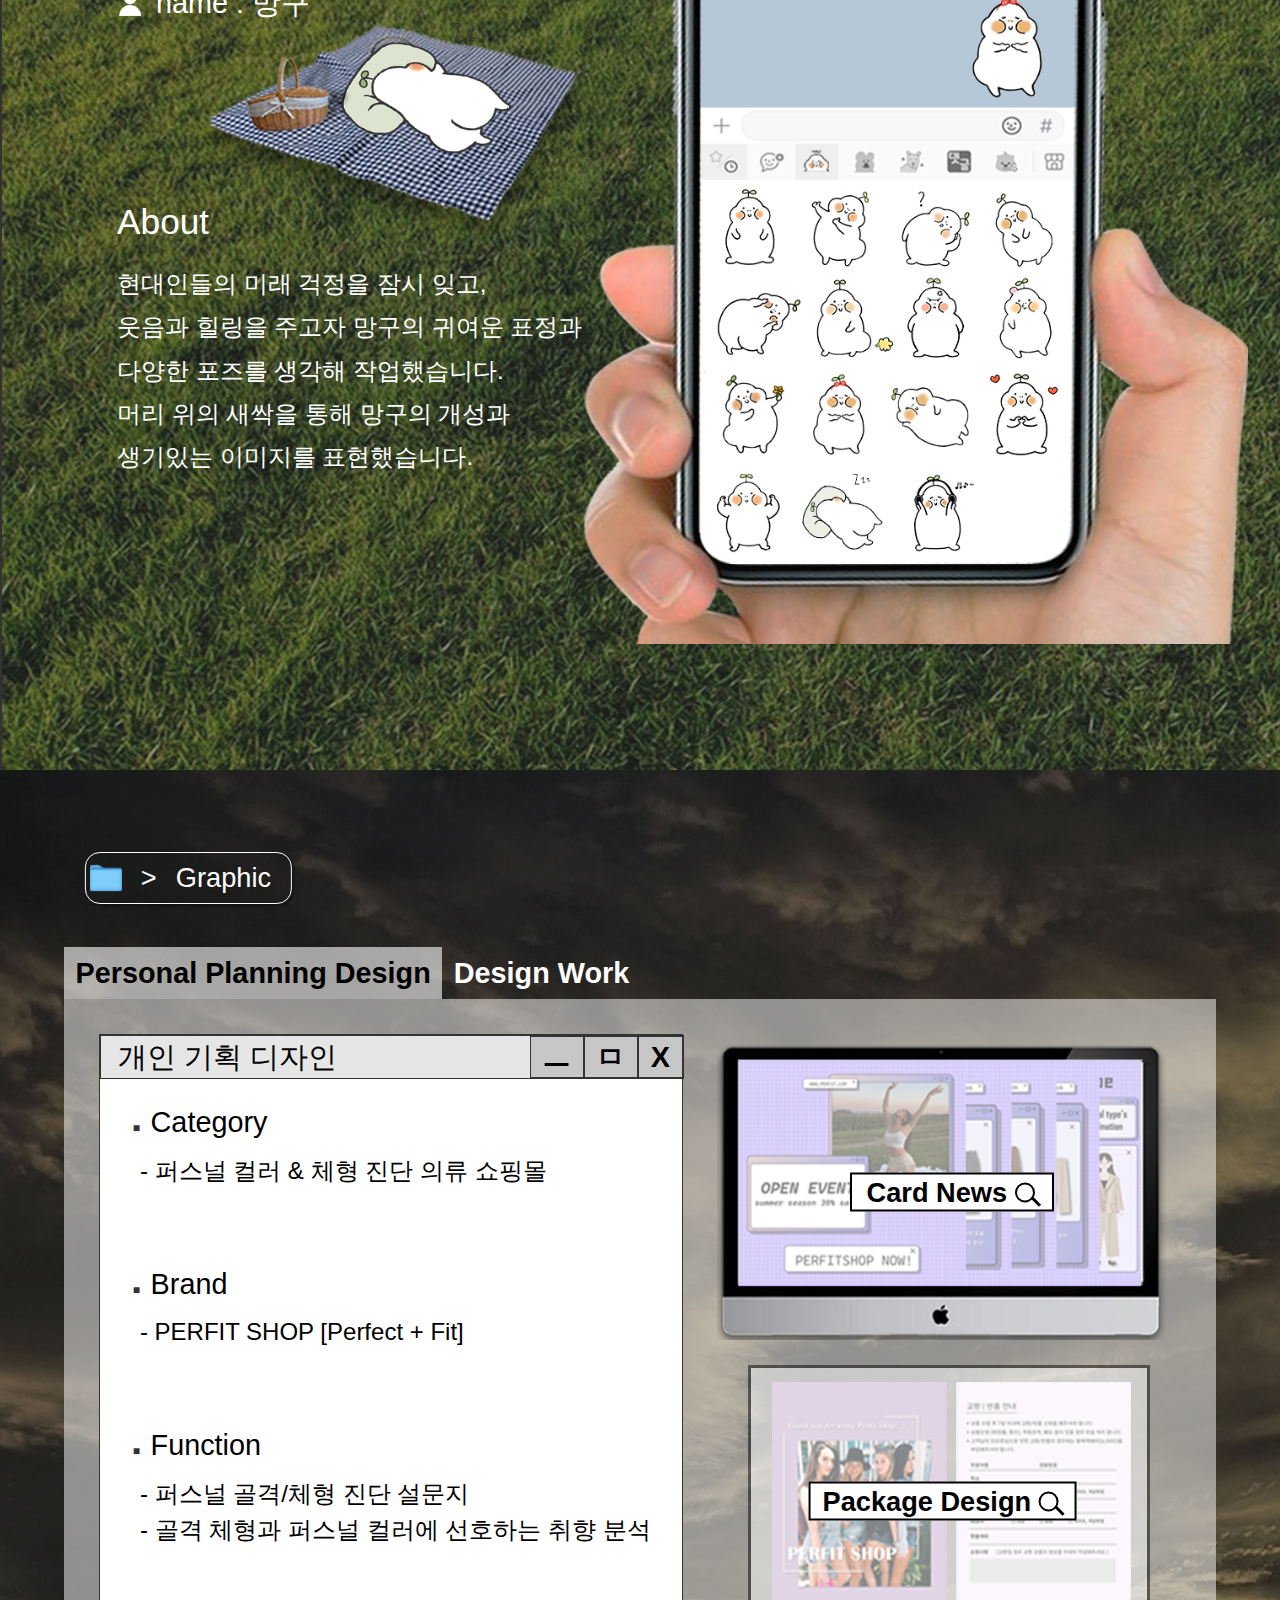
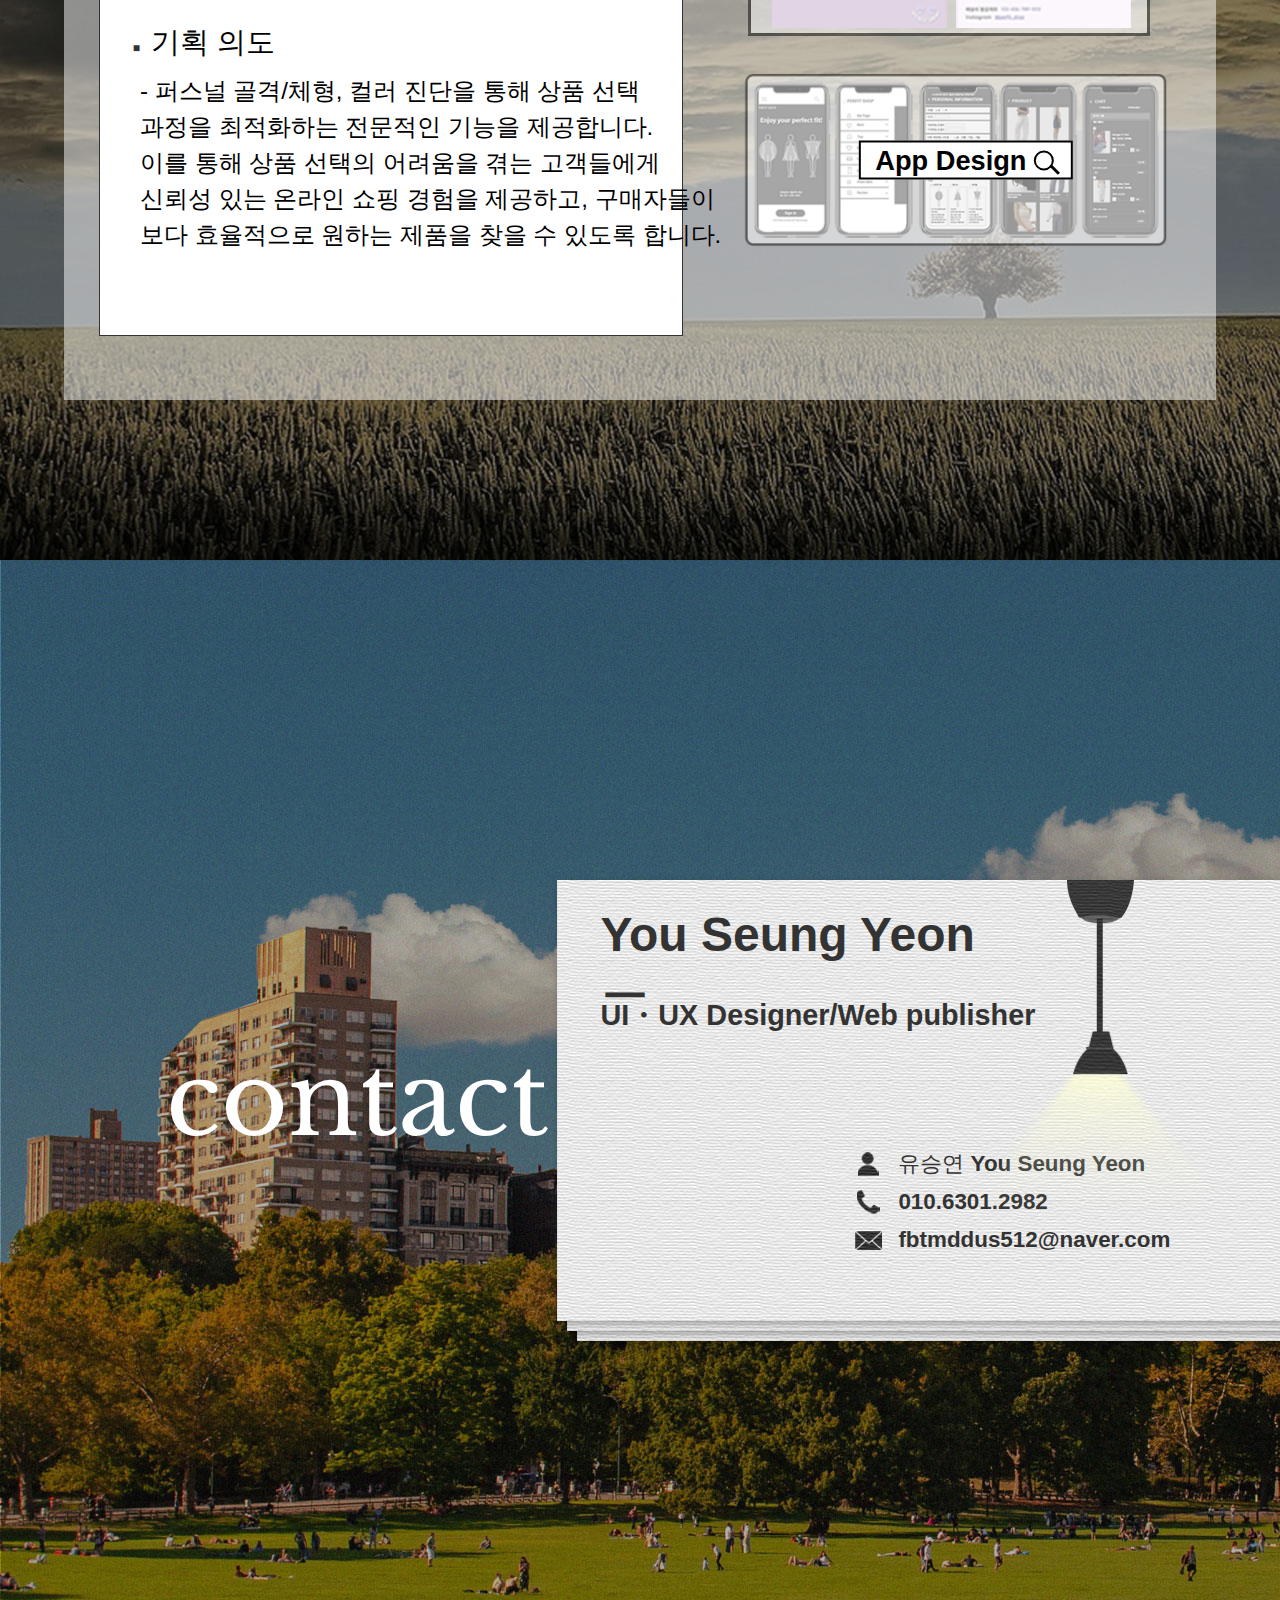
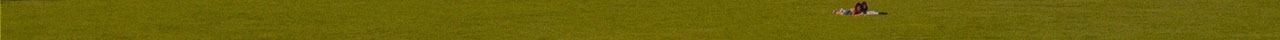
==== commit 1147f949: "initial commit" ====
--- a/index.html
+++ b/index.html
@@ -168,11 +168,11 @@
                                 </li>
                                 <li>
                                     <span>2023.07</span>
-                                    GTQ 포토샵 1급 자격증
+                                    GTQ그래픽기술자격 1급(Photoshop) 자격증
                                 </li>
                                 <li>
                                     <span>2023.06</span>
-                                    자동차운전면허증 2종보통
+                                    자동차운전면허증 2종 보통
                                 </li>
                                 <li>
                                     <span>2023.04</span>
@@ -180,7 +180,7 @@
                                 </li>
                                 <li>
                                     <span>2023.02</span>
-                                    ACP 포토샵/일러스트 자격증
+                                    ACP Photoshop/Illustrator 자격증
                                 </li>
                                 <li>
                                     <span>2022.11</span>
@@ -279,7 +279,7 @@
                                     <p>
                                         저는 전자공학을 전공하면서 기술적인 이해와 문제 해결 <br>
                                         능력을 키워왔습니다. 대학 커리큘럼 과정에서데이터 구조, <br>
-                                        알고리즘, 네트워킹 및 데이터베이스 관련 기본개념을 교육 받고 <br>
+                                        알고리즘, 네트워킹 및 데이터베이스 관련 기본 개념을 교육받고 <br>
                                         3번의 프로젝트를 진행하면서 기술적 문제를 해결하고 <br>
                                         프로젝트의 어려움을 극복한 경험이 있습니다. <br>
                                         이러한 배경으로 웹 개발에서 사용되는 기술과 용어를 빠르게 <br>
@@ -298,19 +298,19 @@
                                         <ul>
                                             <li>
                                                 <span>2022.01 ~ 03</span>
-                                                오픈소스SW 팀 프로젝트 개발 참여
+                                                오픈소스 SW 팀 프로젝트 개발 참여
                                             </li>
                                             <li>
                                                 <span>2022.03 ~ 06</span>
-                                                산학캡스톤디자인1 팀 프로젝트 개발 참여
+                                                산학 캡스톤디자인 1 팀 프로젝트 개발 참여
                                             </li>
                                             <li>
                                                 <span>2022.07 ~ 08</span>
-                                                산학SW 팀 프로젝트 개발 참여
+                                                산학 SW 팀 프로젝트 개발 참여
                                             </li>
                                             <li>
                                                 <span>2022.09 ~ 12</span>
-                                                산학캡스톤디자인2 팀 프로젝트 개발 참여
+                                                산학 캡스톤디자인 2 팀 프로젝트 개발 참여
                                             </li>
                                         </ul>
                                     </div>
@@ -401,7 +401,7 @@
                             업그레이드했습니다. 이러한 변화는 브랜드의 핵심 가치와 철학을 <br>
                             유지하면서 기존의 심플한 디자인에 민감함 요소를 추가하여 상품을 <br>
                             눈에 띄게 만들었습니다. 이로써 소비자는 더 많은 관심을 <br>
-                            불러일으키고 구매욕구를 높일 것으로 예상됩니다. 브랜드의 <br>
+                            불러일으키고 구매 욕구를 높일 것으로 예상됩니다. 브랜드의 <br>
                             정체성을 유지하면서도 더 많은 고객을 매료시키는 디자인을<br>
                             업그레이드를 하고자 디자인하였습니다. <br>
                             
@@ -552,7 +552,7 @@
                                                 - 퍼스널 골격/체형, 컬러 진단을 통해 상품 선택 <br>
                                                 과정을 최적화하는 전문적인 기능을 제공합니다. <br>
                                                 이를 통해 상품 선택의 어려움을 겪는 고객들에게 <br>
-                                                신뢰성있는 온라인 쇼핑 경험을 제공하고, 구매자들이 <br>
+                                                신뢰성 있는 온라인 쇼핑 경험을 제공하고, 구매자들이 <br>
                                                 보다 효율적으로 원하는 제품을 찾을 수 있도록 합니다.<br>
                                             </p>
                                         </li>
@@ -743,7 +743,7 @@
                             <p>
                                 You Seung Yeon <br>
                                 ㅡ <br>
-                                <span>UI/UX DESIGNER</span> <br>
+                                <span>UI・UX Designer/Web publisher</span> <br>
                             </p>
                             <img src="images/card-light.png" alt="명함 조명">
                         </div>
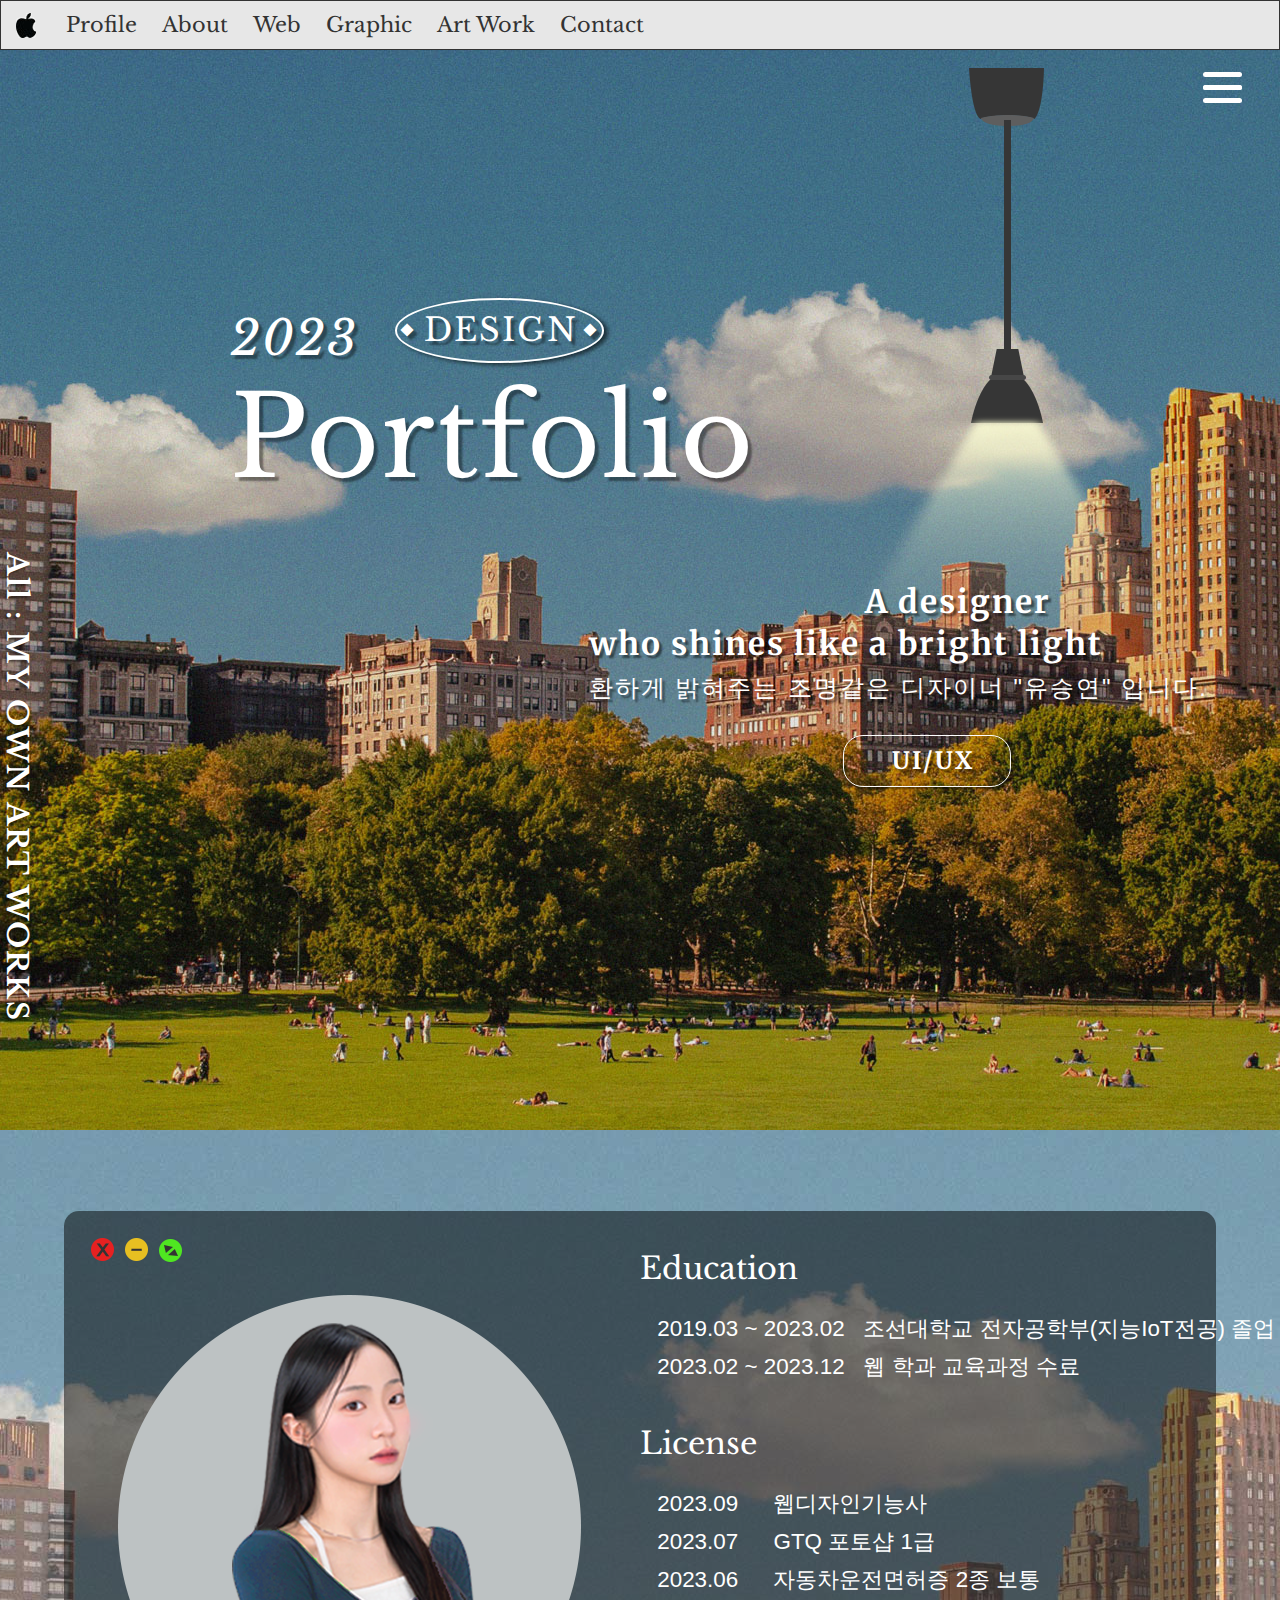
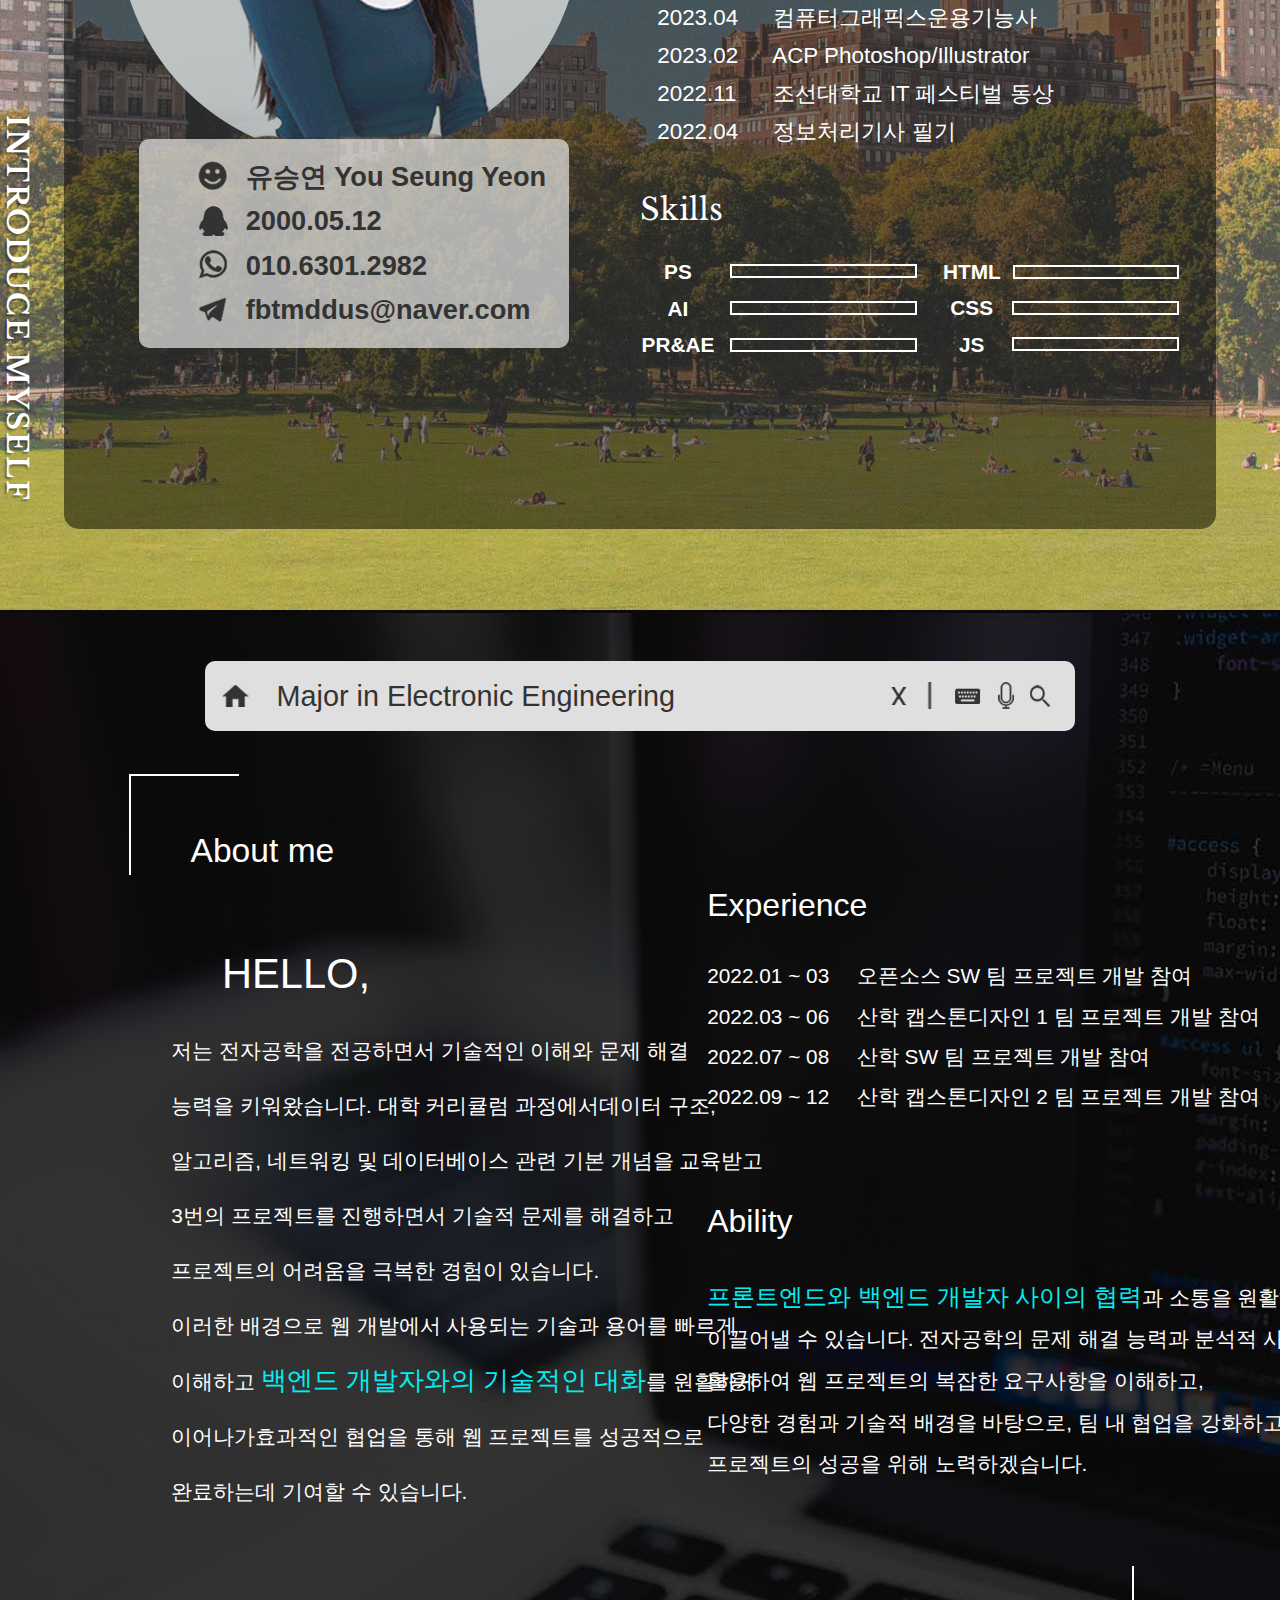
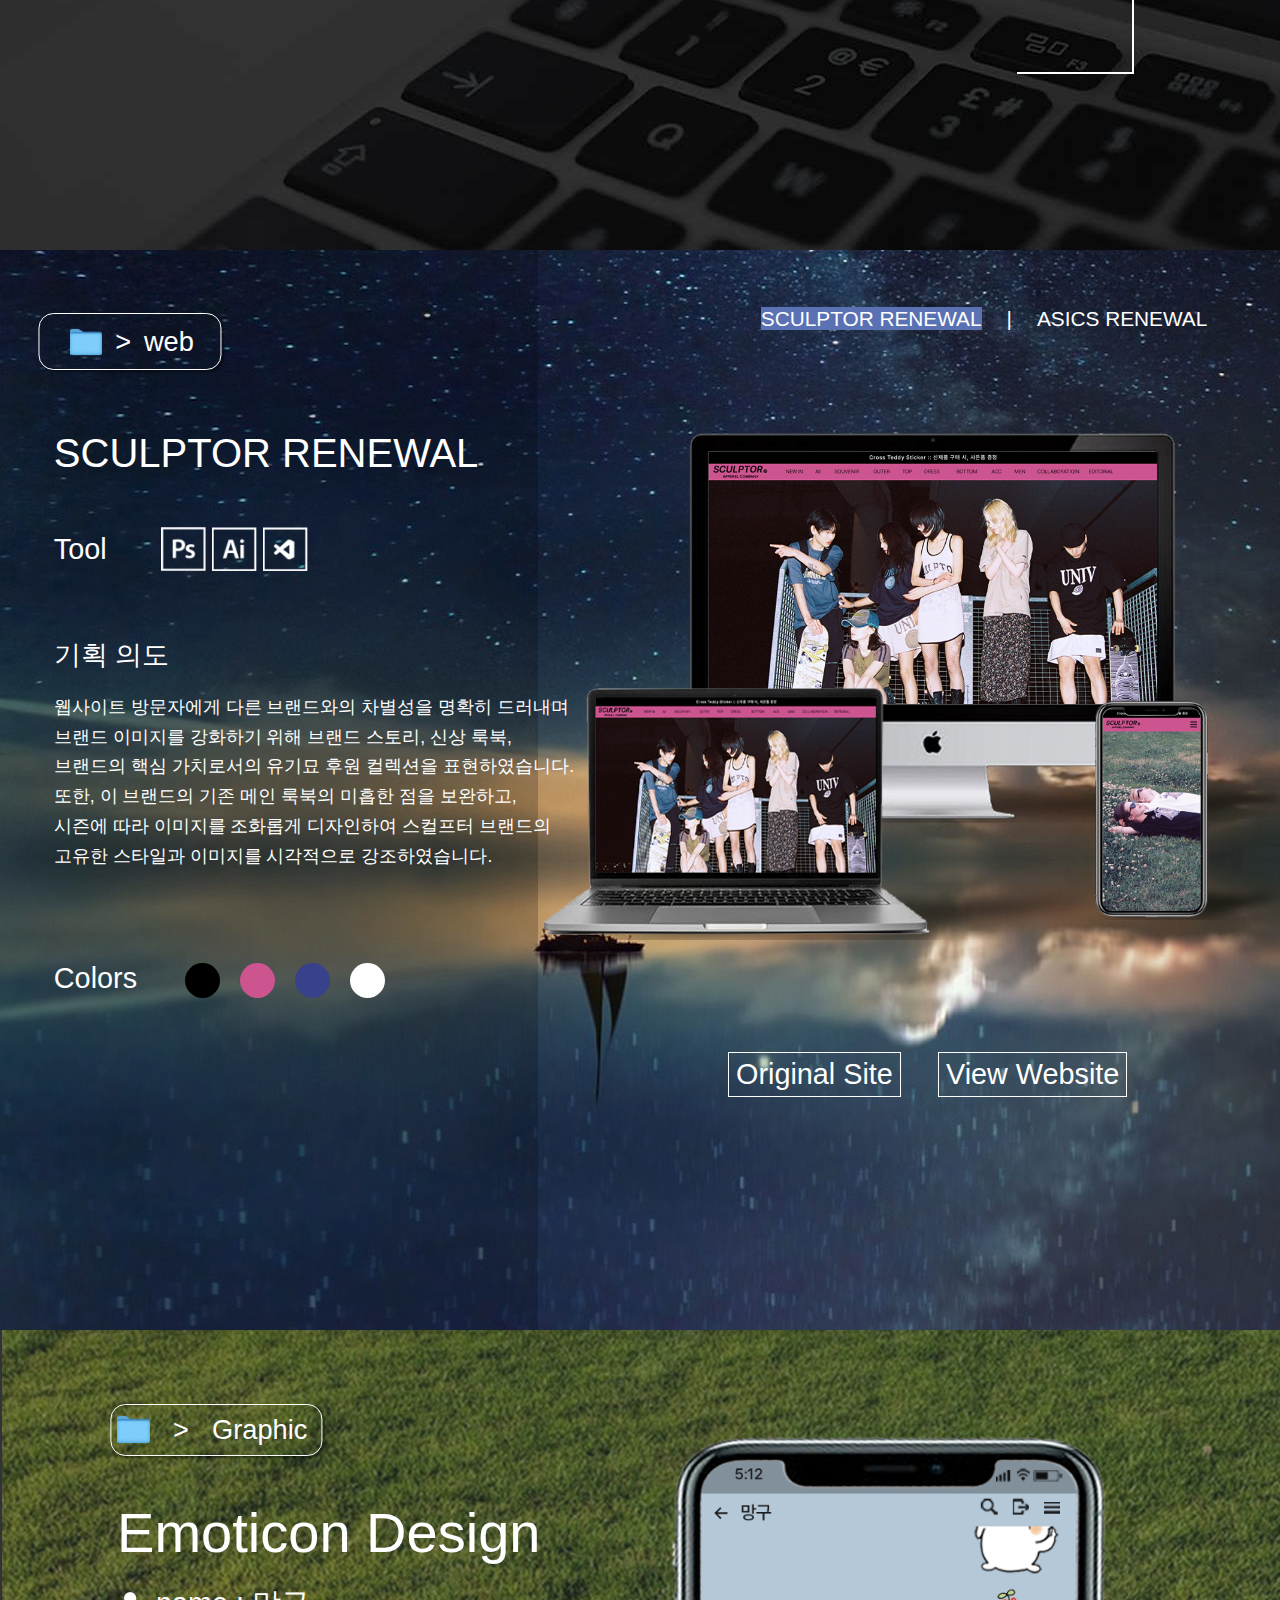
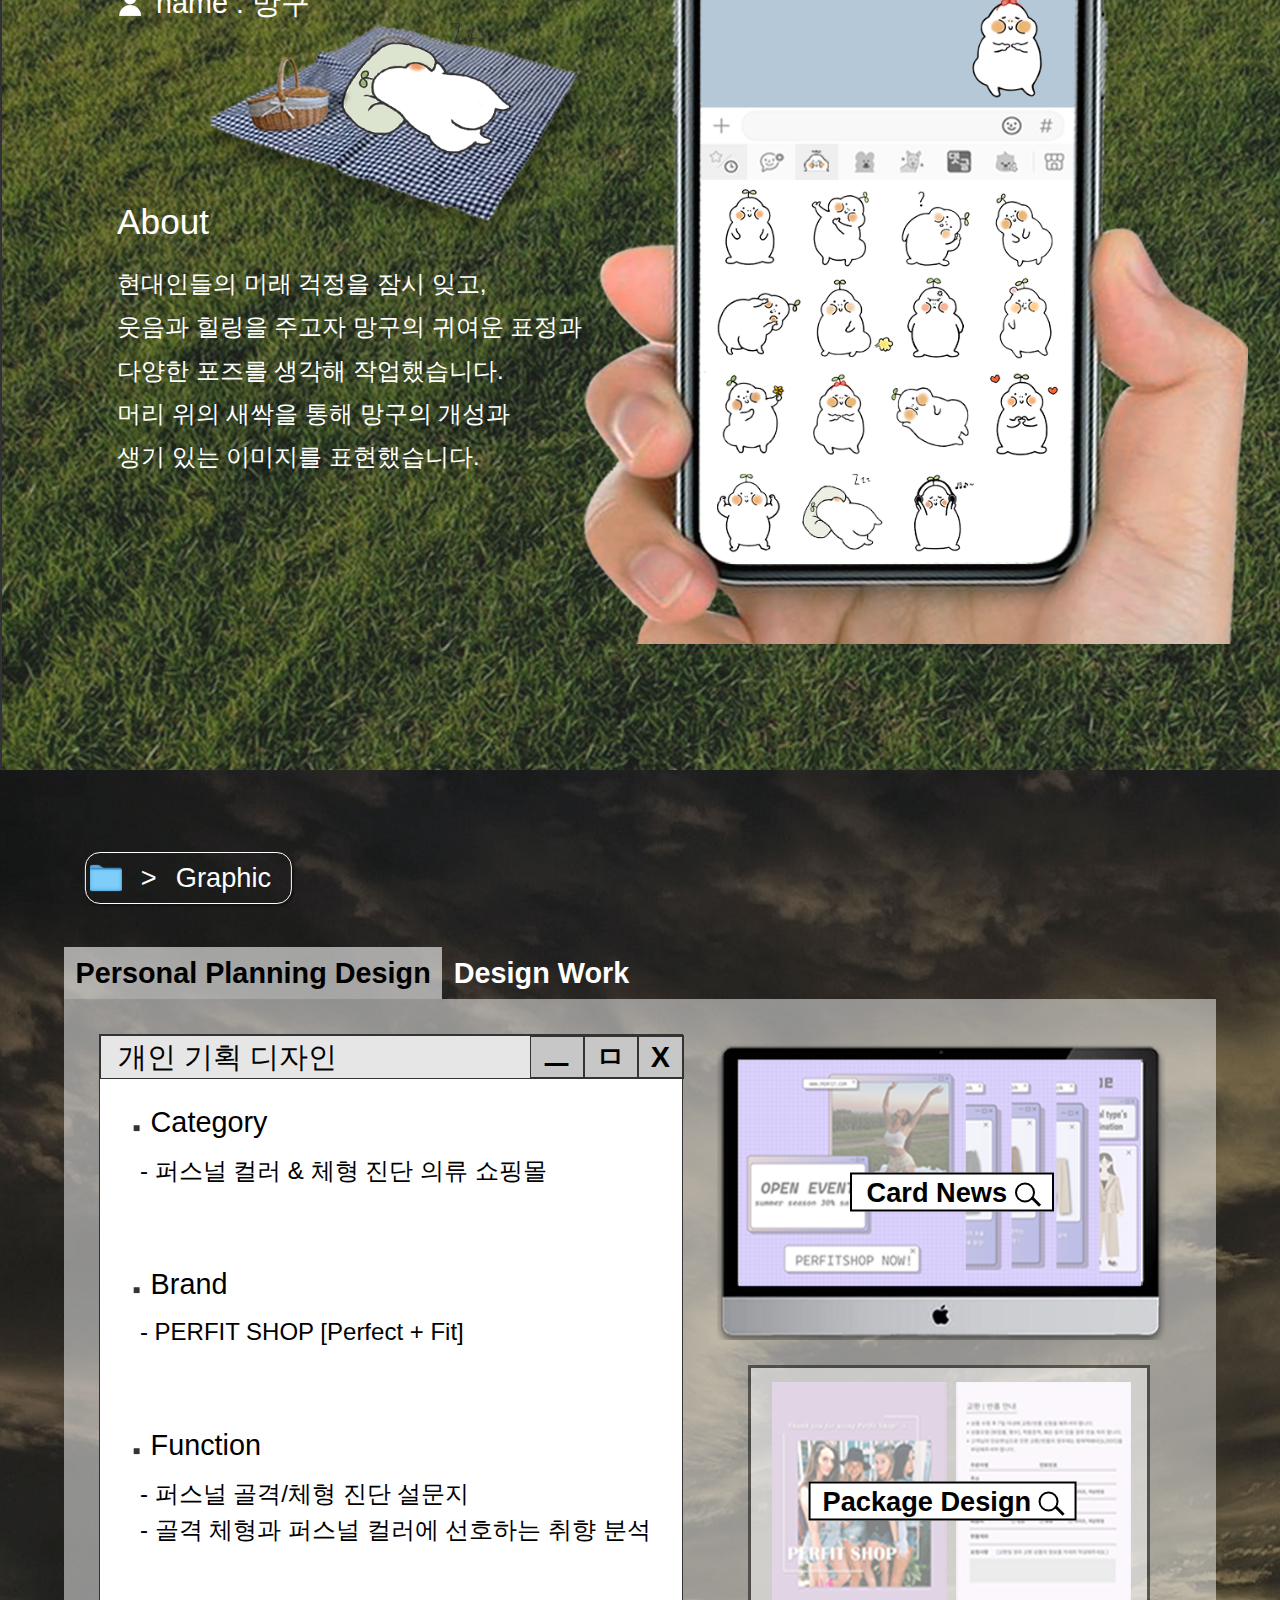
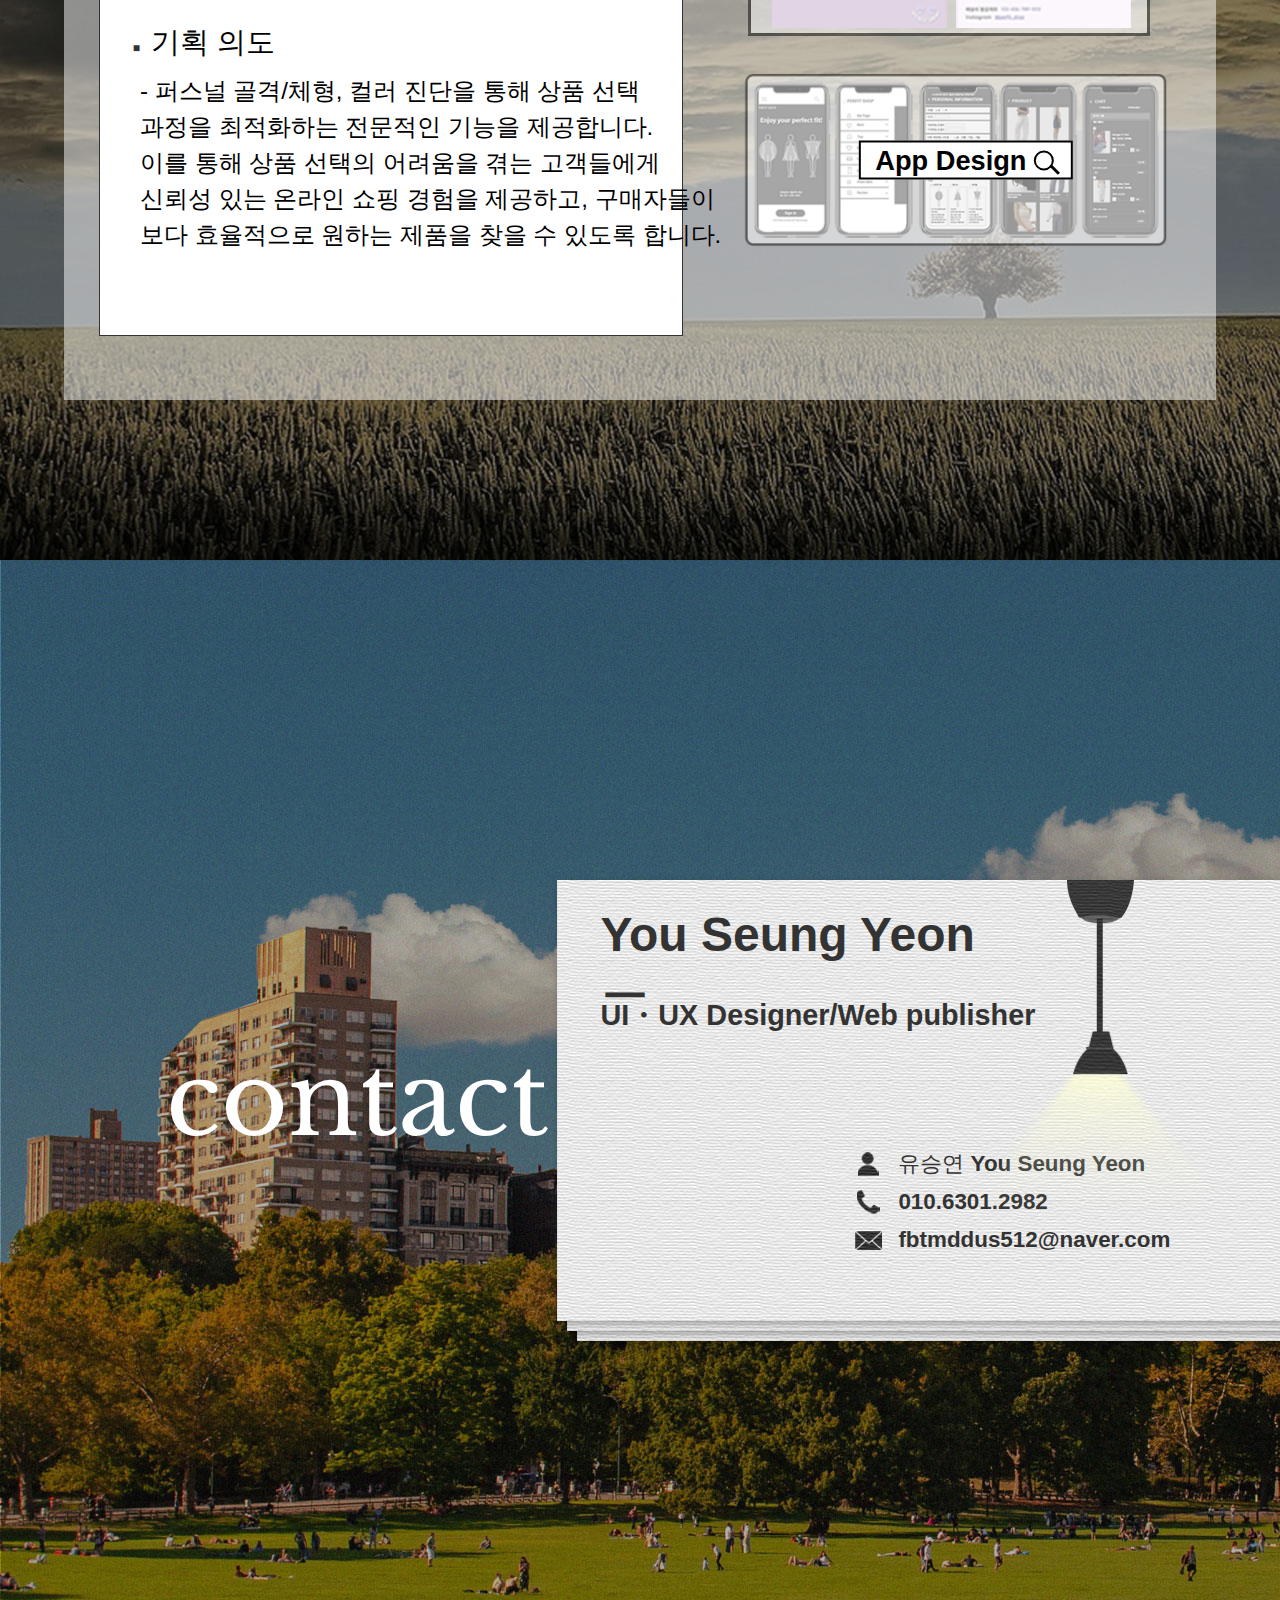
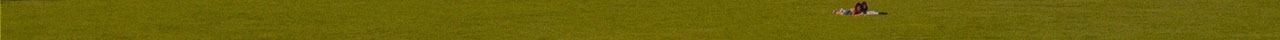
==== commit b72567e1: "initial commit" ====
--- a/index.html
+++ b/index.html
@@ -8,8 +8,6 @@
         <link rel="stylesheet" href="css/reset.css">
         <link rel="preconnect" href="https://fonts.googleapis.com">
         <link rel="preconnect" href="https://fonts.gstatic.com" crossorigin>
-        <!-- <link href="https://fonts.googleapis.com/css2?family=Crete+Round&family=Libre+Baskerville:wght@700&family=Open+Sans&family=Patua+One&family=Playfair+Display:wght@500&family=Roboto&family=Song+Myung&family=Young+Serif&display=swap" rel="stylesheet"> -->
-        <!-- <link href="https://fonts.googleapis.com/css2?family=Crete+Round&family=Open+Sans&family=Patua+One&family=Playfair+Display:wght@500&family=Roboto&family=Song+Myung&family=Young+Serif&display=swap" rel="stylesheet"> -->
         <link rel="stylesheet" href="css/style.css">
         <script src="https://code.jquery.com/jquery-3.6.0.min.js"></script>
         <script src="script/script.js"></script>
@@ -24,7 +22,6 @@
             </div>
             <div id="nav">
                 <ul>
-                    <!-- <li><a href="#front">Home</a></li> -->
                     <li><a href="#profile">Profile</a></li>
                     <li><a href="#ability" class="nav-link">About</a></li>
                     <li><a href="#web-pf">Web</a></li>
@@ -85,9 +82,6 @@
                         <div class="light">
                             <img src="images/light.jpg" alt="조명 이미지">
                         </div>
-                        <!-- <div class="light-mobile">
-                            <img src="images/llight_mobile.jpg" alt="조명 이미지_모바일">
-                        </div> -->
                         <div class="introduce">
                             <p>
                                 A designer<br>
@@ -168,7 +162,7 @@
                                 </li>
                                 <li>
                                     <span>2023.07</span>
-                                    GTQ그래픽기술자격 1급(Photoshop) 자격증
+                                    GTQ 포토샵 1급
                                 </li>
                                 <li>
                                     <span>2023.06</span>
@@ -180,7 +174,7 @@
                                 </li>
                                 <li>
                                     <span>2023.02</span>
-                                    ACP Photoshop/Illustrator 자격증
+                                    ACP Photoshop/Illustrator
                                 </li>
                                 <li>
                                     <span>2022.11</span>
@@ -241,7 +235,6 @@
                                             <div class="fill2 fill-js"></div>
                                         </div>                                    
                                     </div>
-
                                 </div>
                             </div>
                         </div>
@@ -256,7 +249,7 @@
                     <div id="search-box">
                         <div class="search-left">
                             <img src="images/home_icon.png" alt="홈 아이콘">
-                            <p>Major in Electronic Enginnering</p>
+                            <p>Major in Electronic Engineering</p>
                         </div>
                         <div class="search-right">
                             <img src="images/close_icon.png" alt="닫기 아이콘" class="search-close">
@@ -270,7 +263,6 @@
                         <span id="line1"></span>
                         <div id="ab-txt">
                             <div id="ab-left">
-                                <!-- <span class="line"></span> -->
                                 <div class="about">
                                     <p>About me</p>
                                 </div>
@@ -384,7 +376,7 @@
                         <h3>web</h3>
                     </div>
                     <div id="title2">
-                        <h1>ASCIS RENEWAL</h1>
+                        <h1>ASICS RENEWAL</h1>
                     </div>
                     <div id="tool2">
                         <h3>Tool</h3>
@@ -399,7 +391,7 @@
                         <p>
                             아식스 브랜드를 보다 깊이 파헤치며, 브랜드 이미지와 상품 디자인을 <br>
                             업그레이드했습니다. 이러한 변화는 브랜드의 핵심 가치와 철학을 <br>
-                            유지하면서 기존의 심플한 디자인에 민감함 요소를 추가하여 상품을 <br>
+                            유지하면서 기존의 심플한 디자인에 민감한 요소를 추가하여 상품을 <br>
                             눈에 띄게 만들었습니다. 이로써 소비자는 더 많은 관심을 <br>
                             불러일으키고 구매 욕구를 높일 것으로 예상됩니다. 브랜드의 <br>
                             정체성을 유지하면서도 더 많은 고객을 매료시키는 디자인을<br>
@@ -478,7 +470,7 @@
                                     웃음과 힐링을 주고자 망구의 귀여운 표정과 <br>
                                     다양한 포즈를 생각해 작업했습니다.<br>
                                     머리 위의 새싹을 통해 망구의 개성과<br>
-                                    생기있는 이미지를 표현했습니다.<br>
+                                    생기 있는 이미지를 표현했습니다.<br>
                                 </p>
                             </div>
                         </div>
